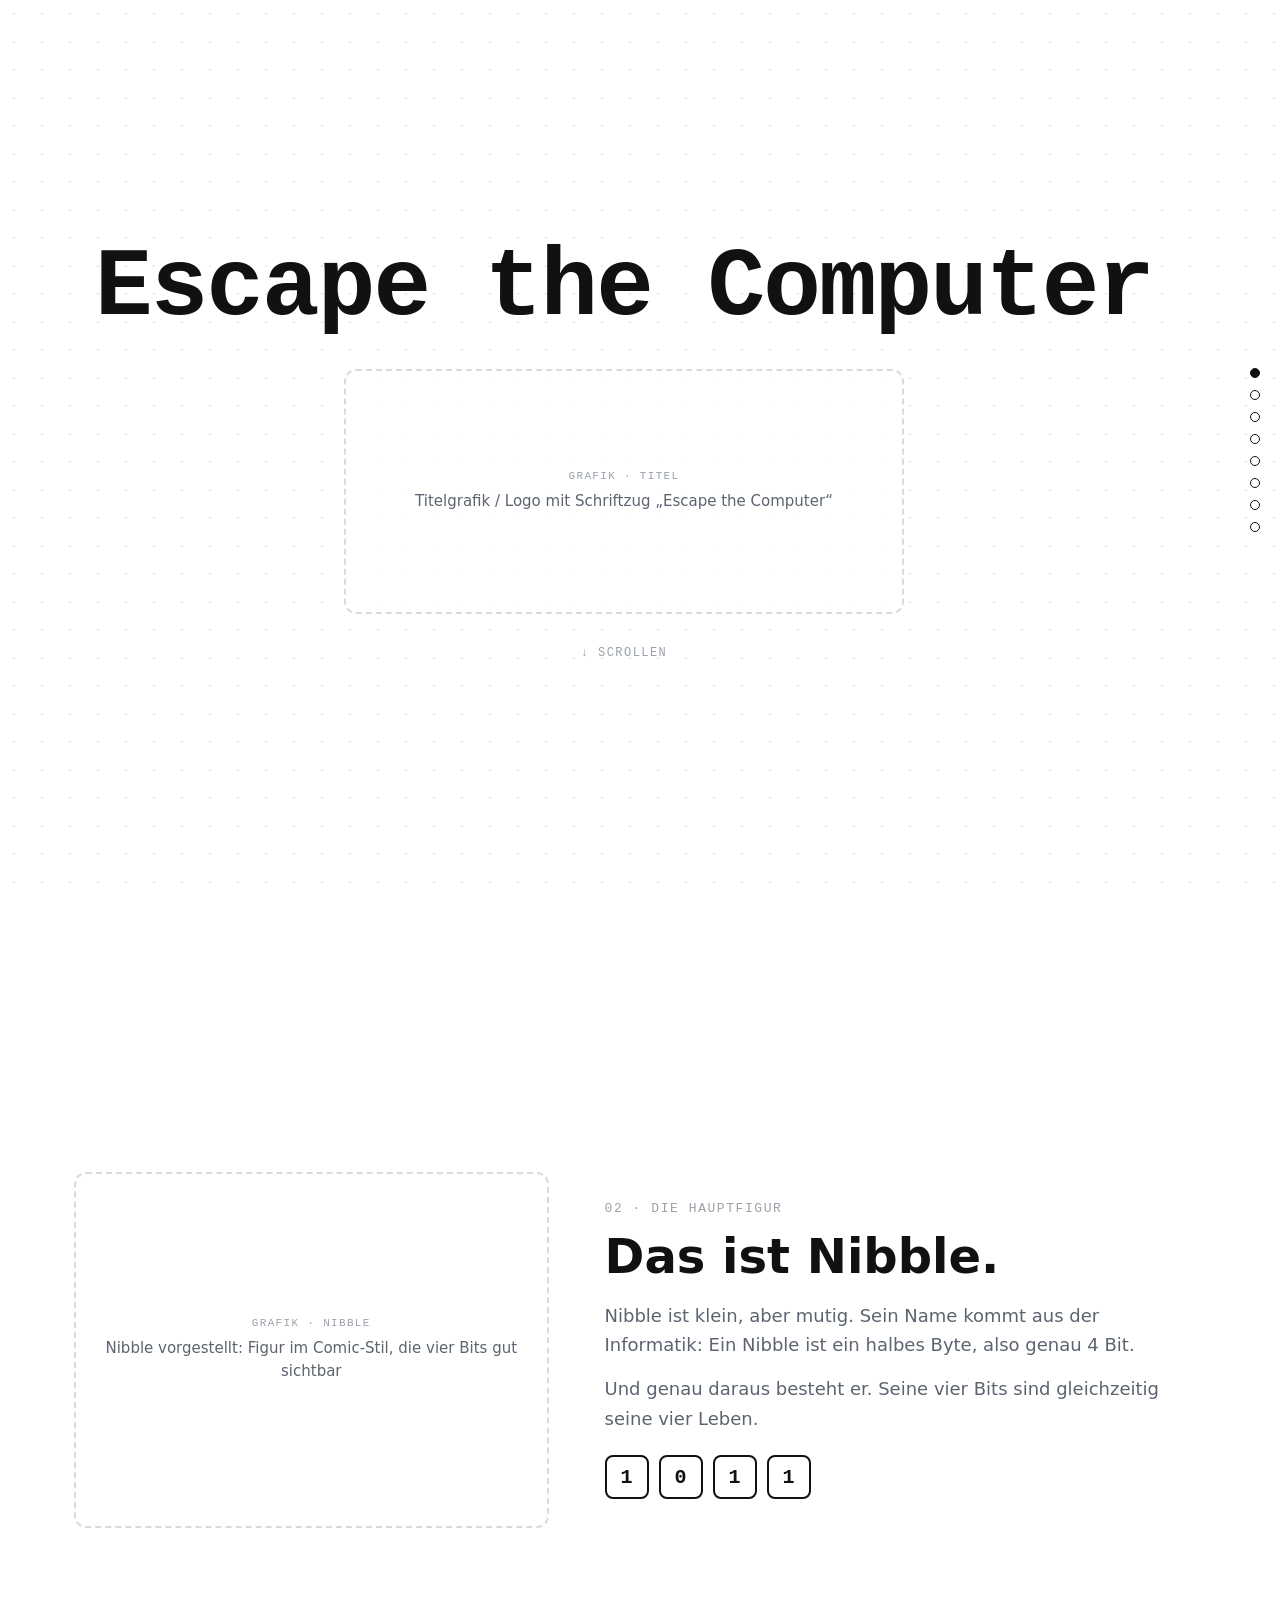
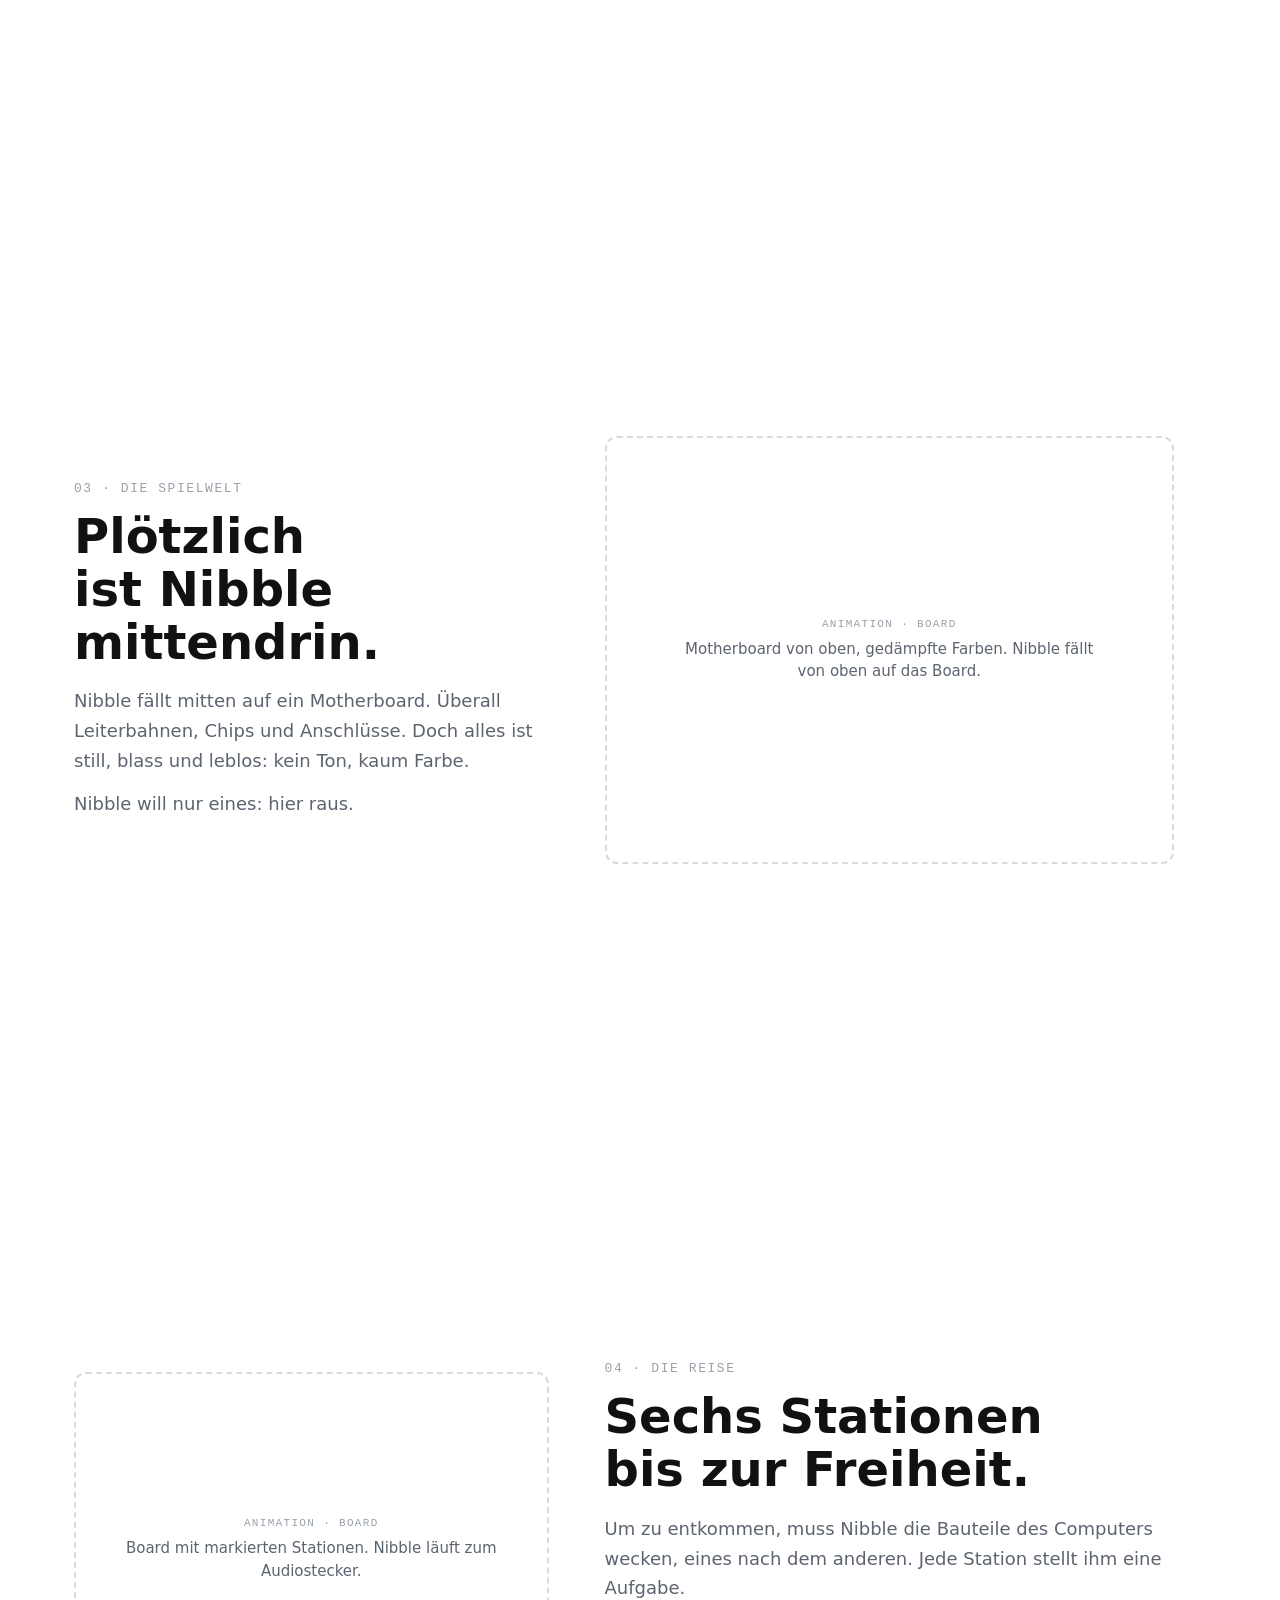
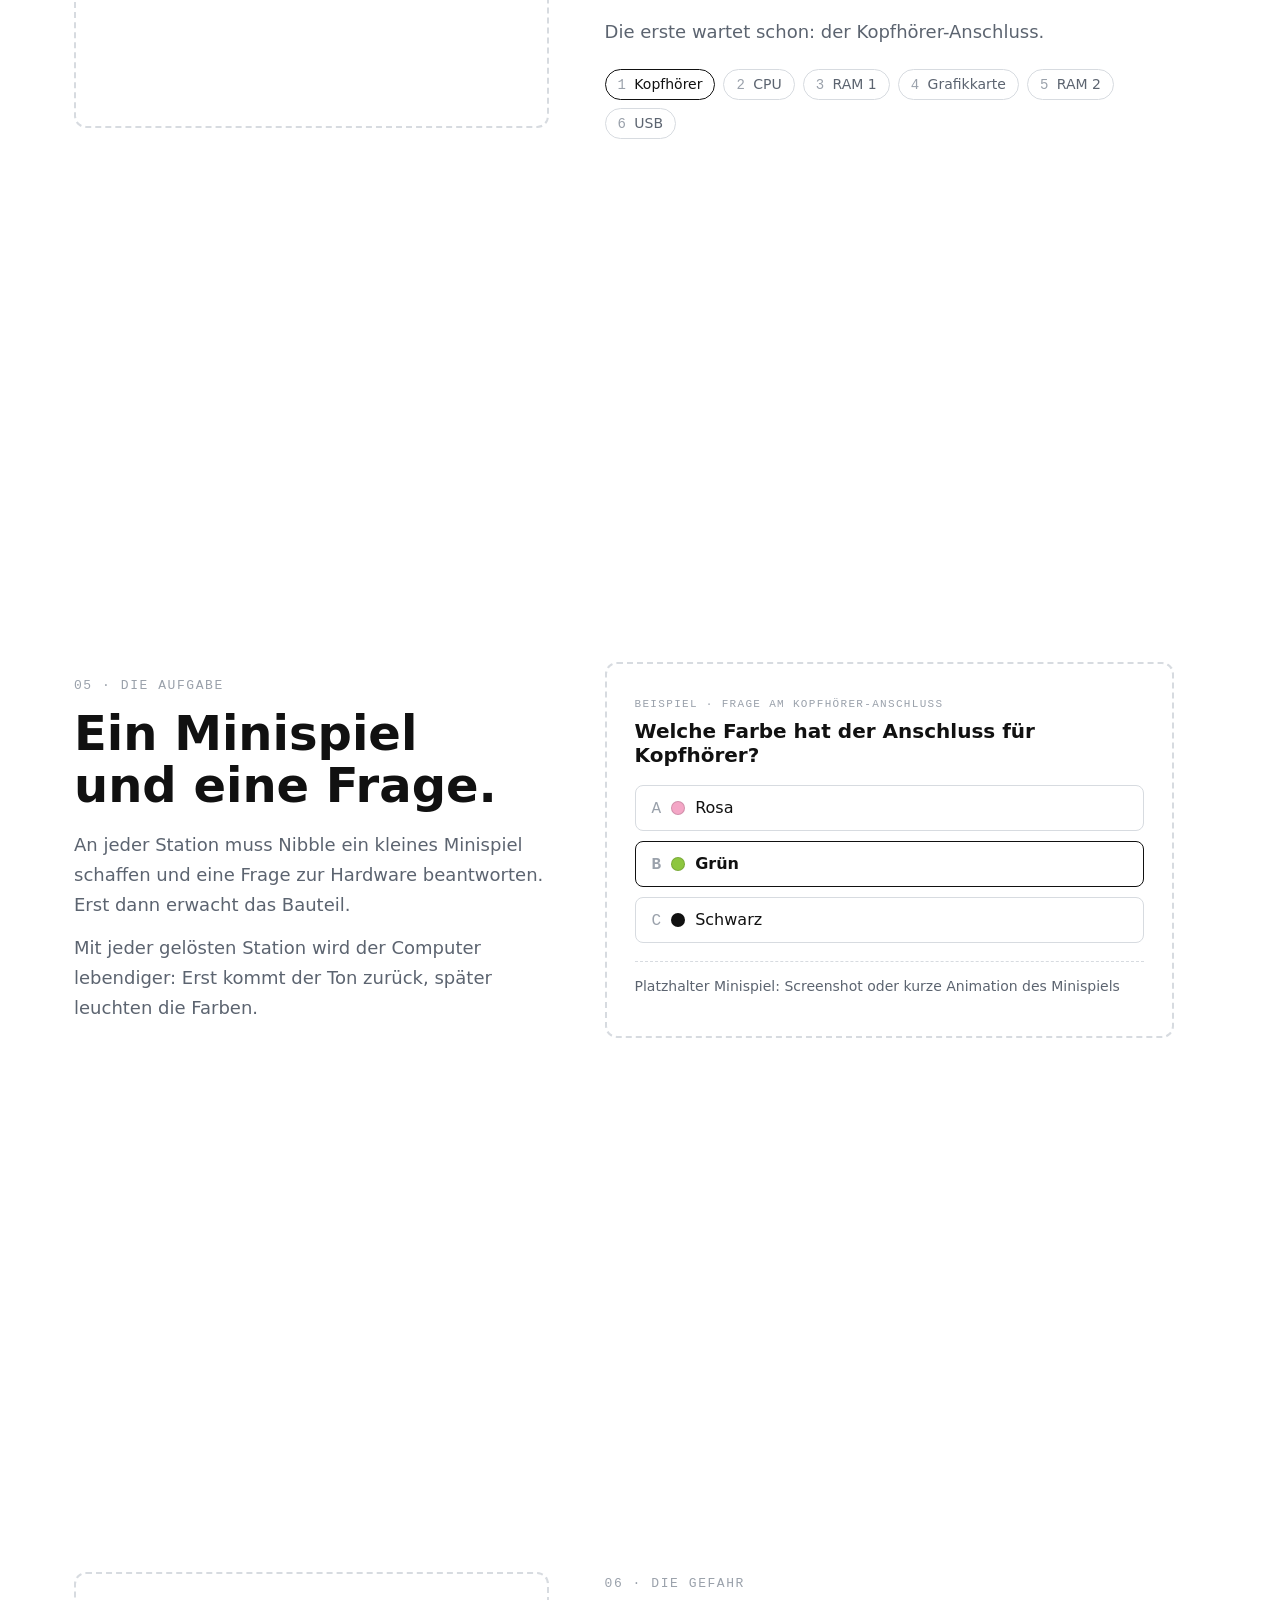
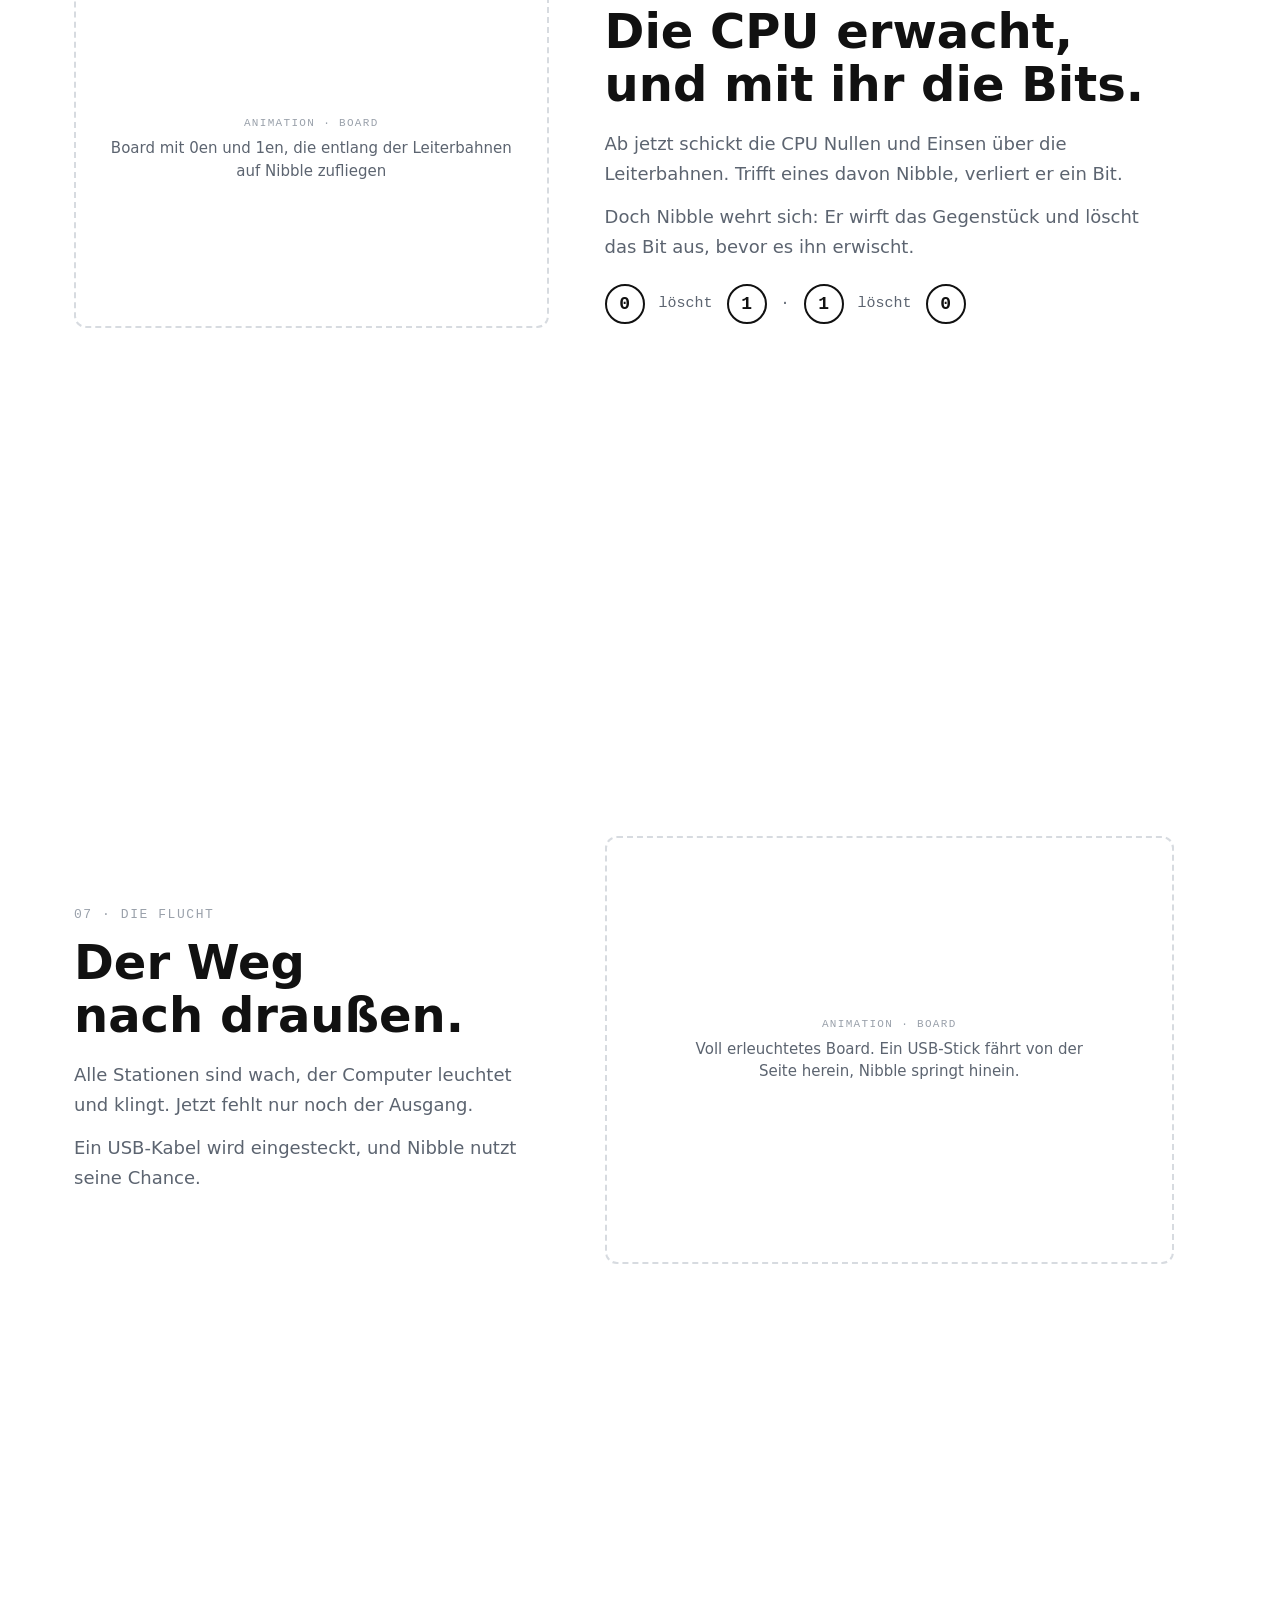
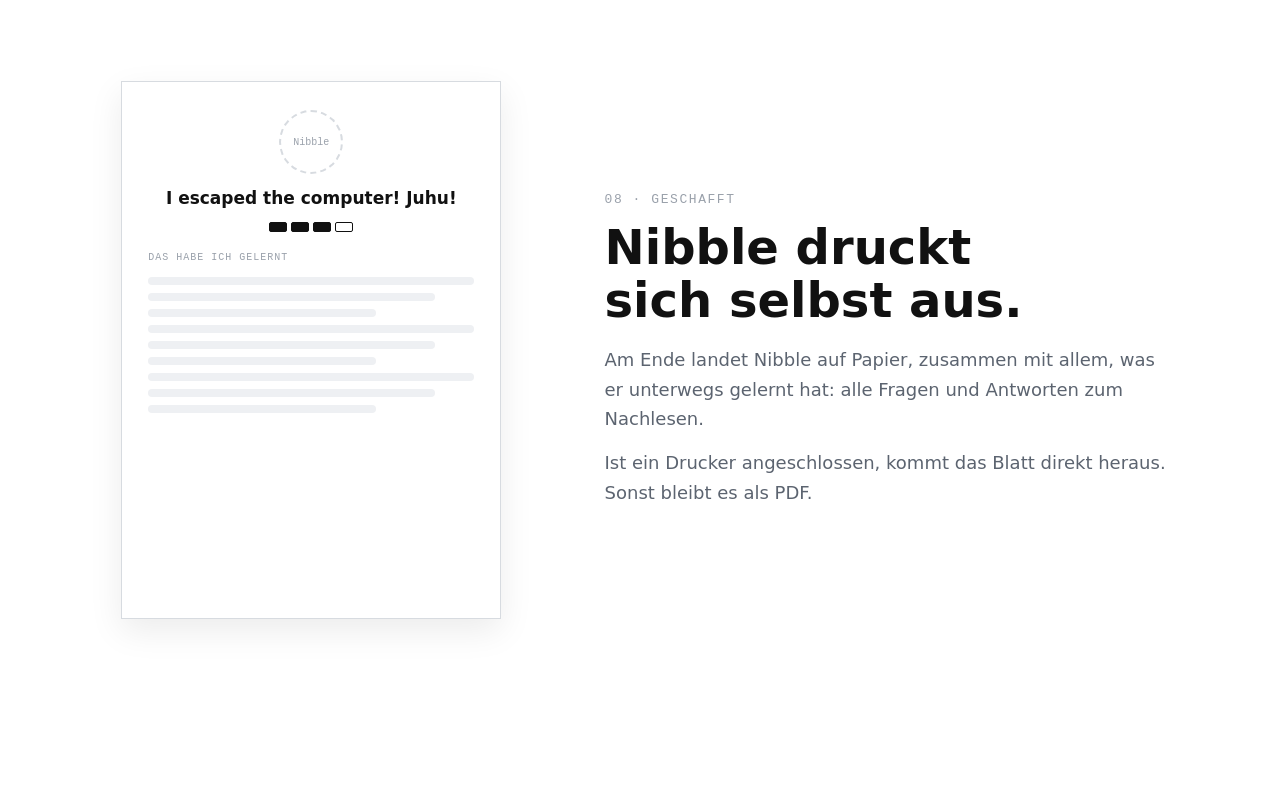
==== web/index.html @ bb677df7 "changed title in section 5" ====
<!DOCTYPE html>
<html lang="de">
<head>
  <meta charset="UTF-8">
  <meta name="viewport" content="width=device-width, initial-scale=1.0">
  <title>Escape the Computer</title>
  <style>
    *, *::before, *::after { box-sizing: border-box; }

    :root {
      --ink: #111111;
      --muted: #5c6470;
      --faint: #9aa1ab;
      --line: #d7dbe0;
      --bg: #ffffff;
      --mono: ui-monospace, "SF Mono", Menlo, Consolas, monospace;
    }

    html {
      height: 100%;
      scroll-snap-type: y mandatory;
      scroll-behavior: smooth;
    }

    body {
      margin: 0;
      color: var(--ink);
      font-family: system-ui, -apple-system, "Segoe UI", Roboto, sans-serif;
      /* Platzhalter-Hintergrund: dezentes Platinen-Raster */
      background-color: var(--bg);
      background-image:
        radial-gradient(circle, #e6e9ed 1px, transparent 1.5px);
      background-size: 28px 28px;
      background-attachment: fixed;
    }

    /* ---------- Sektionen ---------- */
    .section {
      min-height: 100vh;
      min-height: 100dvh;
      scroll-snap-align: start;
      display: flex;
      align-items: center;
      justify-content: center;
      padding: 64px 56px 64px 24px;
    }

    .section__inner {
      width: 100%;
      max-width: 1100px;
      display: grid;
      grid-template-columns: 1fr 1.2fr;
      gap: 56px;
      align-items: center;
      transition: opacity 0.6s ease, transform 0.6s ease;
    }

    /* Jede zweite Sektion: Grafik links, Text rechts */
    .section:nth-of-type(even) .section__text { order: 2; }

    .js .section__inner { opacity: 0; transform: translateY(24px); }
    .js .section.is-visible .section__inner { opacity: 1; transform: none; }

    .section__number {
      font-family: var(--mono);
      font-size: 13px;
      letter-spacing: 0.12em;
      text-transform: uppercase;
      color: var(--faint);
      margin: 0 0 14px;
    }

    .section__title {
      font-size: clamp(30px, 4.2vw, 48px);
      line-height: 1.1;
      font-weight: 700;
      margin: 0 0 18px;
      text-wrap: balance;
    }

    .section__content {
      font-size: 18px;
      line-height: 1.65;
      color: var(--muted);
      margin: 0 0 14px;
      max-width: 34em;
    }

    .section__content:last-child { margin-bottom: 0; }

    /* ---------- Platzhalter für Grafiken / Animationen ---------- */
    .visual {
      position: relative;
      width: 100%;
      aspect-ratio: 4 / 3;
      border: 2px dashed var(--line);
      border-radius: 12px;
      background: rgba(255, 255, 255, 0.85);
      display: flex;
      flex-direction: column;
      align-items: center;
      justify-content: center;
      gap: 8px;
      padding: 24px;
      text-align: center;
    }

    .visual__tag {
      font-family: var(--mono);
      font-size: 11px;
      letter-spacing: 0.12em;
      text-transform: uppercase;
      color: var(--faint);
    }

    .visual__desc {
      font-size: 15px;
      line-height: 1.5;
      color: var(--muted);
      max-width: 28em;
    }

    /* ---------- Sektion 1: Titel ---------- */
    .hero .section__inner {
      grid-template-columns: 1fr;
      justify-items: center;
      text-align: center;
      gap: 32px;
    }

    .hero__title {
      font-family: var(--mono);
      font-size: clamp(40px, 8vw, 96px);
      font-weight: 800;
      letter-spacing: -0.02em;
      line-height: 1;
      margin: 0;
    }

    .hero .visual { max-width: 560px; aspect-ratio: 16 / 7; }

    .hero__hint {
      font-family: var(--mono);
      font-size: 12px;
      letter-spacing: 0.12em;
      text-transform: uppercase;
      color: var(--faint);
    }

    /* ---------- Sektion 2: Nibbles vier Bits ---------- */
    .bits {
      display: flex;
      gap: 10px;
      margin-top: 22px;
    }

    .bits span {
      width: 44px;
      height: 44px;
      border: 2px solid var(--ink);
      border-radius: 8px;
      display: grid;
      place-items: center;
      font-family: var(--mono);
      font-size: 20px;
      font-weight: 700;
    }

    /* ---------- Sektion 4: Stationen ---------- */
    .stations {
      list-style: none;
      margin: 22px 0 0;
      padding: 0;
      display: flex;
      flex-wrap: wrap;
      gap: 8px;
      counter-reset: station;
    }

    .stations li {
      counter-increment: station;
      font-size: 14px;
      padding: 6px 12px;
      border: 1px solid var(--line);
      border-radius: 999px;
      background: var(--bg);
      color: var(--muted);
    }

    .stations li::before {
      content: counter(station) " ";
      font-family: var(--mono);
      color: var(--faint);
    }

    .stations li.is-first {
      border-color: var(--ink);
      color: var(--ink);
    }

    /* ---------- Sektion 5: Beispiel-Frage ---------- */
    .quiz {
      width: 100%;
      border: 2px dashed var(--line);
      border-radius: 12px;
      background: rgba(255, 255, 255, 0.85);
      padding: 28px;
    }

    .quiz__q {
      font-size: 20px;
      font-weight: 600;
      margin: 8px 0 18px;
    }

    .quiz__options {
      list-style: none;
      margin: 0;
      padding: 0;
      display: grid;
      gap: 10px;
    }

    .quiz__options li {
      border: 1px solid var(--line);
      border-radius: 8px;
      padding: 12px 16px;
      background: var(--bg);
      font-size: 16px;
    }

    .quiz__options li.is-right { border-color: var(--ink); font-weight: 600; }

    .quiz__options li span {
      font-family: var(--mono);
      color: var(--faint);
      margin-right: 10px;
    }

    .swatch {
      display: inline-block;
      width: 14px;
      height: 14px;
      border-radius: 50%;
      margin-right: 10px;
      vertical-align: -2px;
      border: 1px solid rgba(17, 17, 17, 0.15);
    }

    .quiz__mini {
      margin-top: 18px;
      border-top: 1px dashed var(--line);
      padding-top: 16px;
      font-size: 14px;
      color: var(--muted);
    }

    /* ---------- Sektion 6: 0 gegen 1 ---------- */
    .versus {
      display: flex;
      align-items: center;
      gap: 14px;
      margin-top: 22px;
      font-family: var(--mono);
      font-size: 15px;
      color: var(--muted);
    }

    .versus b {
      width: 40px;
      height: 40px;
      border-radius: 50%;
      border: 2px solid var(--ink);
      display: grid;
      place-items: center;
      color: var(--ink);
      font-size: 18px;
    }

    /* ---------- Sektion 8: Ausdruck ---------- */
    .paper {
      width: 100%;
      max-width: 380px;
      justify-self: center;
      aspect-ratio: 1 / 1.414; /* A4 */
      background: var(--bg);
      border: 1px solid var(--line);
      box-shadow: 0 12px 32px rgba(17, 17, 17, 0.08);
      padding: 28px 26px;
      display: flex;
      flex-direction: column;
      gap: 14px;
    }

    .paper__nibble {
      width: 64px;
      height: 64px;
      margin: 0 auto;
      border: 2px dashed var(--line);
      border-radius: 50%;
      display: grid;
      place-items: center;
      font-family: var(--mono);
      font-size: 10px;
      color: var(--faint);
    }

    .paper__headline {
      text-align: center;
      font-weight: 700;
      font-size: 17px;
      margin: 0;
    }

    .paper__battery {
      display: flex;
      justify-content: center;
      gap: 4px;
    }

    .paper__battery i {
      width: 18px;
      height: 10px;
      border: 1.5px solid var(--ink);
      border-radius: 2px;
    }

    .paper__battery i.on { background: var(--ink); }

    .paper__label {
      font-family: var(--mono);
      font-size: 10px;
      letter-spacing: 0.1em;
      text-transform: uppercase;
      color: var(--faint);
      margin: 6px 0 0;
    }

    .paper__lines { display: grid; gap: 8px; }

    .paper__lines div {
      height: 8px;
      border-radius: 4px;
      background: #eef0f3;
    }

    .paper__lines div:nth-child(3n) { width: 70%; }
    .paper__lines div:nth-child(3n+2) { width: 88%; }

    /* ---------- Navigation (Punkte rechts) ---------- */
    .dots {
      position: fixed;
      right: 20px;
      top: 50%;
      transform: translateY(-50%);
      display: flex;
      flex-direction: column;
      gap: 12px;
      z-index: 10;
      list-style: none;
      margin: 0;
      padding: 0;
    }

    .dots a {
      display: block;
      width: 10px;
      height: 10px;
      border-radius: 50%;
      border: 1px solid var(--ink);
      background: var(--bg);
      transition: background 0.3s ease, transform 0.3s ease;
    }

    .dots a:hover { transform: scale(1.3); }
    .dots a.is-active { background: var(--ink); }
    .dots a:focus-visible { outline: 2px solid var(--ink); outline-offset: 3px; }

    @media (prefers-reduced-motion: reduce) {
      html { scroll-behavior: auto; }
      .section__inner { transition: none; }
    }

    @media (max-width: 800px) {
      .section { padding: 56px 40px 56px 20px; }
      .section__inner { grid-template-columns: 1fr; gap: 28px; }
      .section:nth-of-type(even) .section__text { order: 0; }
      .section__content { font-size: 16px; }
      .dots { right: 12px; }
    }
  </style>
</head>
<body>

  <nav aria-label="Sektionen">
    <ul class="dots">
      <li><a href="#titel" aria-label="Titel"></a></li>
      <li><a href="#nibble" aria-label="Nibble"></a></li>
      <li><a href="#spielwelt" aria-label="Die Spielwelt"></a></li>
      <li><a href="#reise" aria-label="Die Reise"></a></li>
      <li><a href="#aufgabe" aria-label="Minispiel und Frage"></a></li>
      <li><a href="#bits" aria-label="Die Bits"></a></li>
      <li><a href="#flucht" aria-label="Die Flucht"></a></li>
      <li><a href="#ausdruck" aria-label="Der Ausdruck"></a></li>
    </ul>
  </nav>

  <main>

    <!-- ========== SEKTION 1: TITEL ========== -->
    <section class="section hero" id="titel">
      <div class="section__inner">
        <h1 class="hero__title">Escape the Computer</h1>
        <div class="visual">
          <span class="visual__tag">Grafik · Titel</span>
          <span class="visual__desc">Titelgrafik / Logo mit Schriftzug „Escape the Computer“</span>
        </div>
        <span class="hero__hint">↓ Scrollen</span>
      </div>
    </section>

    <!-- ========== SEKTION 2: NIBBLE ========== -->
    <section class="section" id="nibble">
      <div class="section__inner">
        <div class="section__text">
          <p class="section__number">02 · Die Hauptfigur</p>
          <h2 class="section__title">Das ist Nibble.</h2>
          <p class="section__content">Nibble ist klein, aber mutig. Sein Name kommt aus der Informatik: Ein Nibble ist ein halbes Byte, also genau 4 Bit.</p>
          <p class="section__content">Und genau daraus besteht er. Seine vier Bits sind gleichzeitig seine vier Leben.</p>
          <div class="bits" aria-label="Nibbles vier Bits">
            <span>1</span><span>0</span><span>1</span><span>1</span>
          </div>
        </div>
        <div class="visual">
          <span class="visual__tag">Grafik · Nibble</span>
          <span class="visual__desc">Nibble vorgestellt: Figur im Comic-Stil, die vier Bits gut sichtbar</span>
        </div>
      </div>
    </section>

    <!-- ========== SEKTION 3: SPIELWELT ========== -->
    <section class="section" id="spielwelt">
      <div class="section__inner">
        <div class="section__text">
          <p class="section__number">03 · Die Spielwelt</p>
          <h2 class="section__title">Plötzlich ist Nibble mittendrin.</h2>
          <p class="section__content">Nibble fällt mitten auf ein Motherboard. Überall Leiterbahnen, Chips und Anschlüsse. Doch alles ist still, blass und leblos: kein Ton, kaum Farbe.</p>
          <p class="section__content">Nibble will nur eines: hier raus.</p>
        </div>
        <div class="visual">
          <span class="visual__tag">Animation · Board</span>
          <span class="visual__desc">Motherboard von oben, gedämpfte Farben. Nibble fällt von oben auf das Board.</span>
        </div>
      </div>
    </section>

    <!-- ========== SEKTION 4: DIE REISE ========== -->
    <section class="section" id="reise">
      <div class="section__inner">
        <div class="section__text">
          <p class="section__number">04 · Die Reise</p>
          <h2 class="section__title">Sechs Stationen bis zur Freiheit.</h2>
          <p class="section__content">Um zu entkommen, muss Nibble die Bauteile des Computers wecken, eines nach dem anderen. Jede Station stellt ihm eine Aufgabe.</p>
          <p class="section__content">Die erste wartet schon: der Kopfhörer-Anschluss.</p>
          <ol class="stations">
            <li class="is-first">Kopfhörer</li>
            <li>CPU</li>
            <li>RAM 1</li>
            <li>Grafikkarte</li>
            <li>RAM 2</li>
            <li>USB</li>
          </ol>
        </div>
        <div class="visual">
          <span class="visual__tag">Animation · Board</span>
          <span class="visual__desc">Board mit markierten Stationen. Nibble läuft zum Audiostecker.</span>
        </div>
      </div>
    </section>

    <!-- ========== SEKTION 5: MINISPIEL & FRAGE ========== -->
    <section class="section" id="aufgabe">
      <div class="section__inner">
        <div class="section__text">
          <p class="section__number">05 · Die Aufgabe</p>
          <h2 class="section__title">Ein Minispiel und eine Frage.</h2>
          <p class="section__content">An jeder Station muss Nibble ein kleines Minispiel schaffen und eine Frage zur Hardware beantworten. Erst dann erwacht das Bauteil.</p>
          <p class="section__content">Mit jeder gelösten Station wird der Computer lebendiger: Erst kommt der Ton zurück, später leuchten die Farben.</p>
        </div>
        <div class="quiz">
          <span class="visual__tag">Beispiel · Frage am Kopfhörer-Anschluss</span>
          <p class="quiz__q">Welche Farbe hat der Anschluss für Kopfhörer?</p>
          <ol class="quiz__options">
            <li><span>A</span><i class="swatch" style="background:#f4a6c6"></i>Rosa</li>
            <li class="is-right"><span>B</span><i class="swatch" style="background:#8dc63f"></i>Grün</li>
            <li><span>C</span><i class="swatch" style="background:#111111"></i>Schwarz</li>
          </ol>
          <p class="quiz__mini">Platzhalter Minispiel: Screenshot oder kurze Animation des Minispiels</p>
        </div>
      </div>
    </section>

    <!-- ========== SEKTION 6: DIE BITS ========== -->
    <section class="section" id="bits">
      <div class="section__inner">
        <div class="section__text">
          <p class="section__number">06 · Die Gefahr</p>
          <h2 class="section__title">Die CPU erwacht, und mit ihr die Bits.</h2>
          <p class="section__content">Ab jetzt schickt die CPU Nullen und Einsen über die Leiterbahnen. Trifft eines davon Nibble, verliert er ein Bit.</p>
          <p class="section__content">Doch Nibble wehrt sich: Er wirft das Gegenstück und löscht das Bit aus, bevor es ihn erwischt.</p>
          <div class="versus">
            <b>0</b> löscht <b>1</b> <span aria-hidden="true">·</span> <b>1</b> löscht <b>0</b>
          </div>
        </div>
        <div class="visual">
          <span class="visual__tag">Animation · Board</span>
          <span class="visual__desc">Board mit 0en und 1en, die entlang der Leiterbahnen auf Nibble zufliegen</span>
        </div>
      </div>
    </section>

    <!-- ========== SEKTION 7: DIE FLUCHT ========== -->
    <section class="section" id="flucht">
      <div class="section__inner">
        <div class="section__text">
          <p class="section__number">07 · Die Flucht</p>
          <h2 class="section__title">Der Weg nach draußen.</h2>
          <p class="section__content">Alle Stationen sind wach, der Computer leuchtet und klingt. Jetzt fehlt nur noch der Ausgang.</p>
          <p class="section__content">Ein USB-Kabel wird eingesteckt, und Nibble nutzt seine Chance.</p>
        </div>
        <div class="visual">
          <span class="visual__tag">Animation · Board</span>
          <span class="visual__desc">Voll erleuchtetes Board. Ein USB-Stick fährt von der Seite herein, Nibble springt hinein.</span>
        </div>
      </div>
    </section>

    <!-- ========== SEKTION 8: DER AUSDRUCK ========== -->
    <section class="section" id="ausdruck">
      <div class="section__inner">
        <div class="section__text">
          <p class="section__number">08 · Geschafft</p>
          <h2 class="section__title">Nibble druckt sich selbst aus.</h2>
          <p class="section__content">Am Ende landet Nibble auf Papier, zusammen mit allem, was er unterwegs gelernt hat: alle Fragen und Antworten zum Nachlesen.</p>
          <p class="section__content">Ist ein Drucker angeschlossen, kommt das Blatt direkt heraus. Sonst bleibt es als PDF.</p>
        </div>
        <div class="paper" aria-label="Vorschau des Ausdrucks">
          <div class="paper__nibble">Nibble</div>
          <p class="paper__headline">I escaped the computer! Juhu!</p>
          <div class="paper__battery" aria-label="Verbliebene Batterie: 3 von 4">
            <i class="on"></i><i class="on"></i><i class="on"></i><i></i>
          </div>
          <p class="paper__label">Das habe ich gelernt</p>
          <div class="paper__lines">
            <div></div><div></div><div></div><div></div><div></div>
            <div></div><div></div><div></div><div></div>
          </div>
        </div>
      </div>
    </section>

  </main>

  <script>
    document.documentElement.classList.add('js');

    const sections = document.querySelectorAll('.section');
    const dots = document.querySelectorAll('.dots a');

    // Aktive Sektion erkennen: einblenden + Punkt markieren
    const observer = new IntersectionObserver((entries) => {
      entries.forEach((entry) => {
        if (entry.isIntersecting) {
          entry.target.classList.add('is-visible');
          dots.forEach((dot) => {
            dot.classList.toggle('is-active', dot.getAttribute('href') === '#' + entry.target.id);
          });
        }
      });
    }, { threshold: 0.5 });

    sections.forEach((section) => observer.observe(section));

    // Präsentationsmodus: Pfeiltasten, Bild auf/ab und Leertaste springen genau eine Sektion
    document.addEventListener('keydown', (e) => {
      const next = ['ArrowDown', 'PageDown', ' '].includes(e.key);
      const prev = ['ArrowUp', 'PageUp'].includes(e.key);
      if (!next && !prev) return;
      e.preventDefault();
      const list = Array.from(sections);
      let current = list.findIndex((s) => Math.abs(s.getBoundingClientRect().top) < window.innerHeight / 2);
      if (current < 0) current = 0;
      const target = list[Math.min(Math.max(current + (next ? 1 : -1), 0), list.length - 1)];
      target.scrollIntoView({ behavior: 'smooth' });
    });
  </script>
</body>
</html>
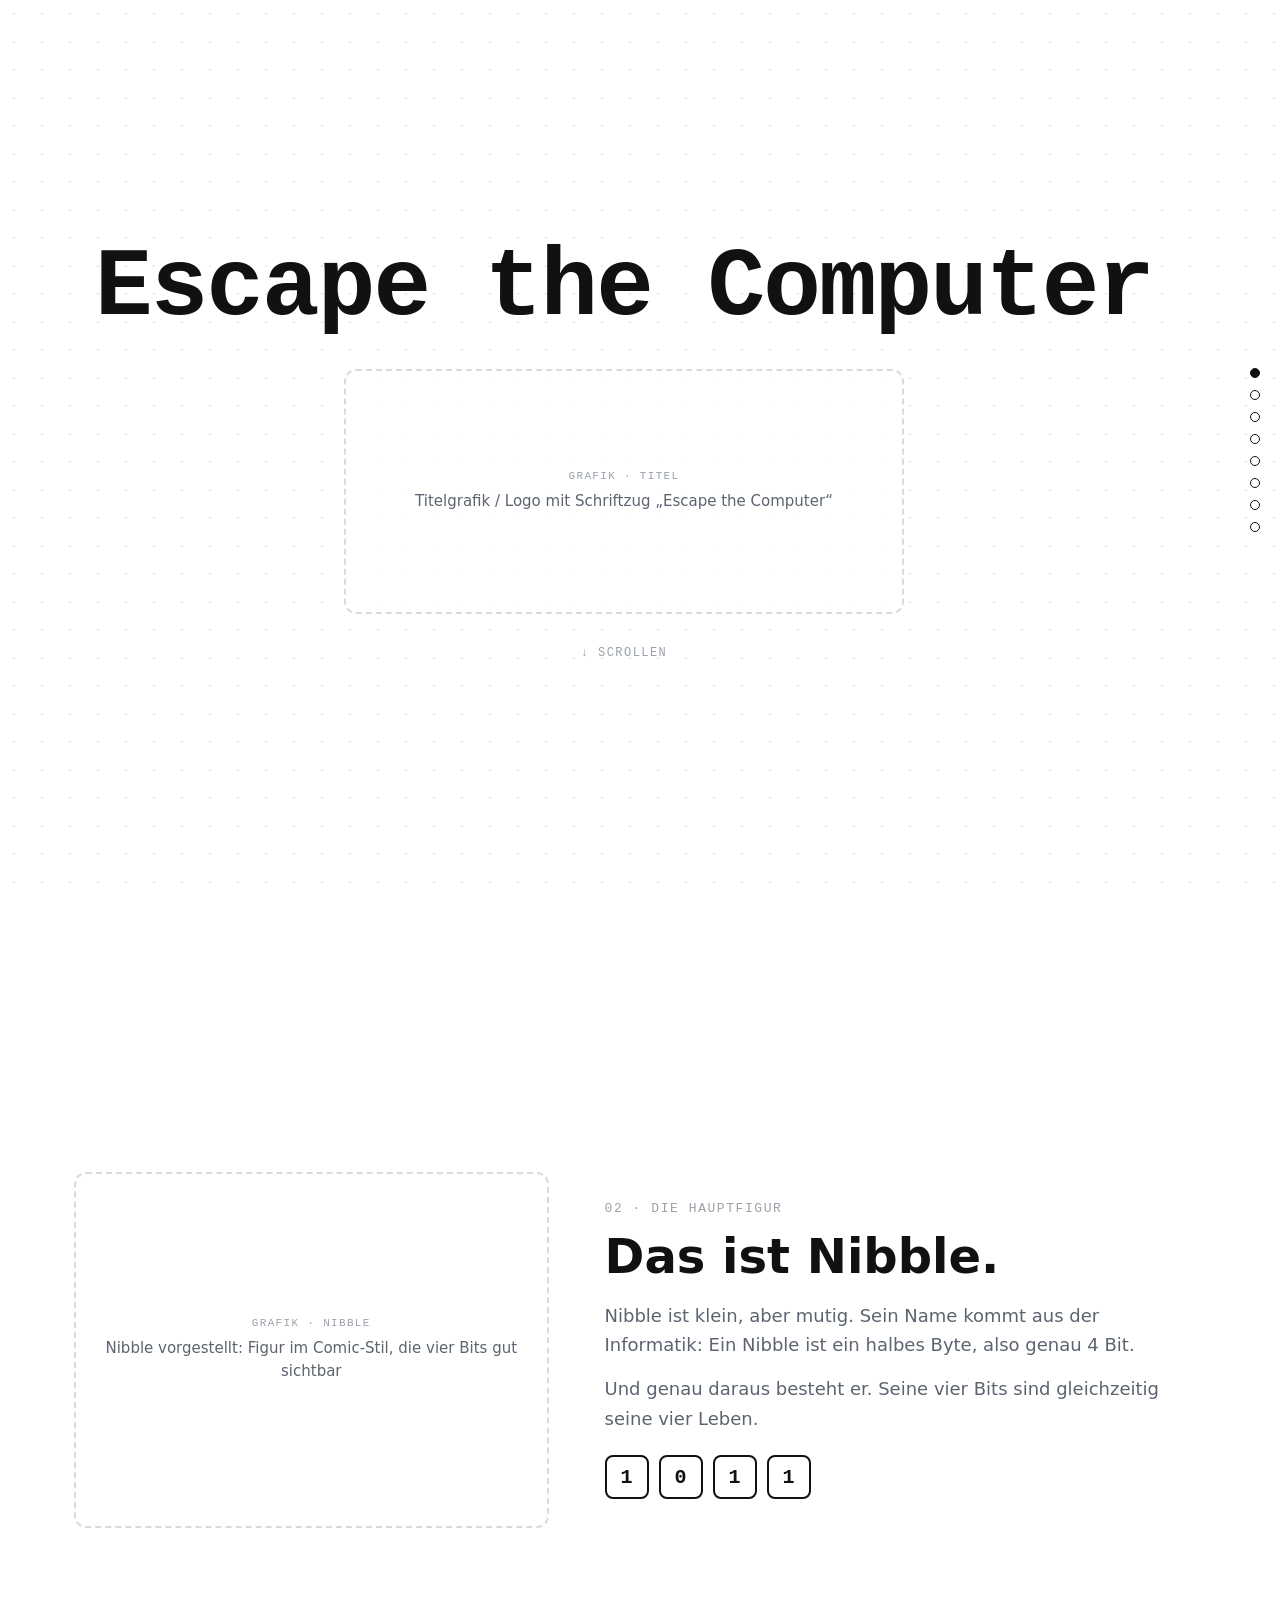
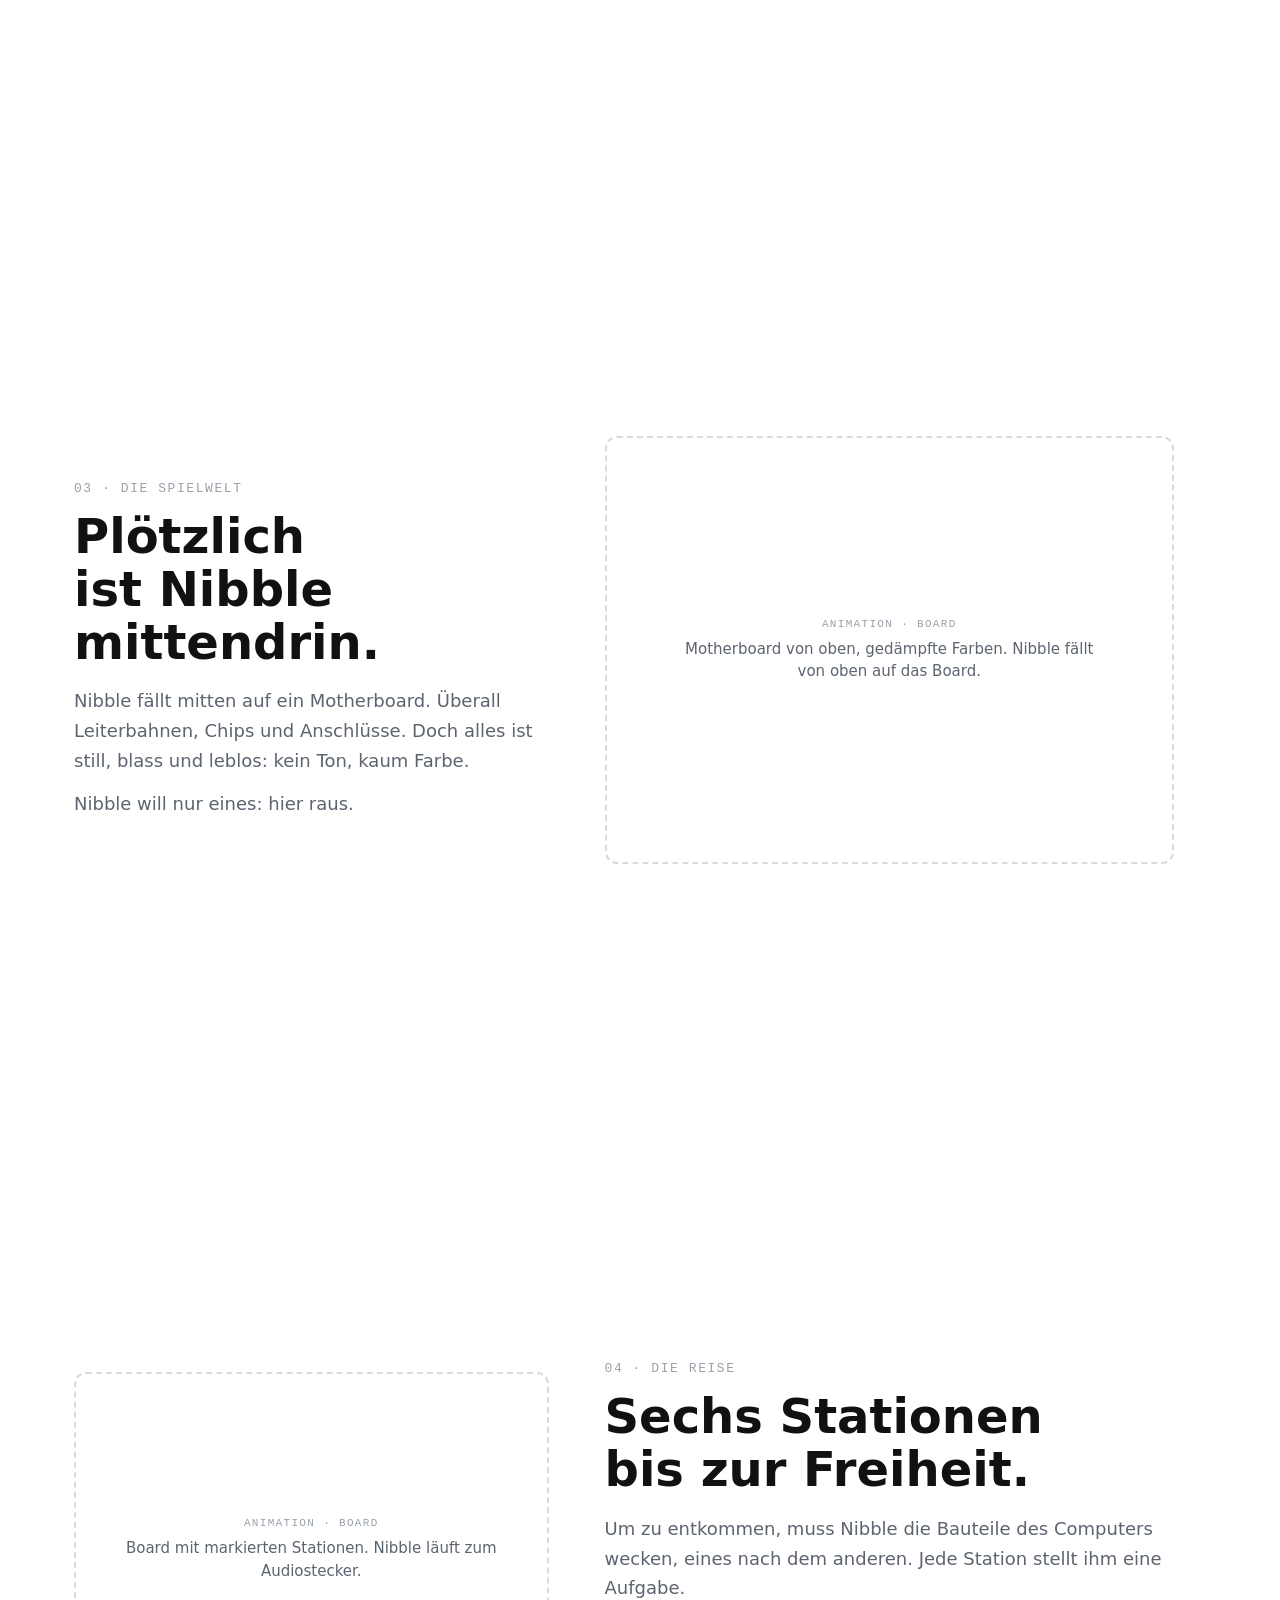
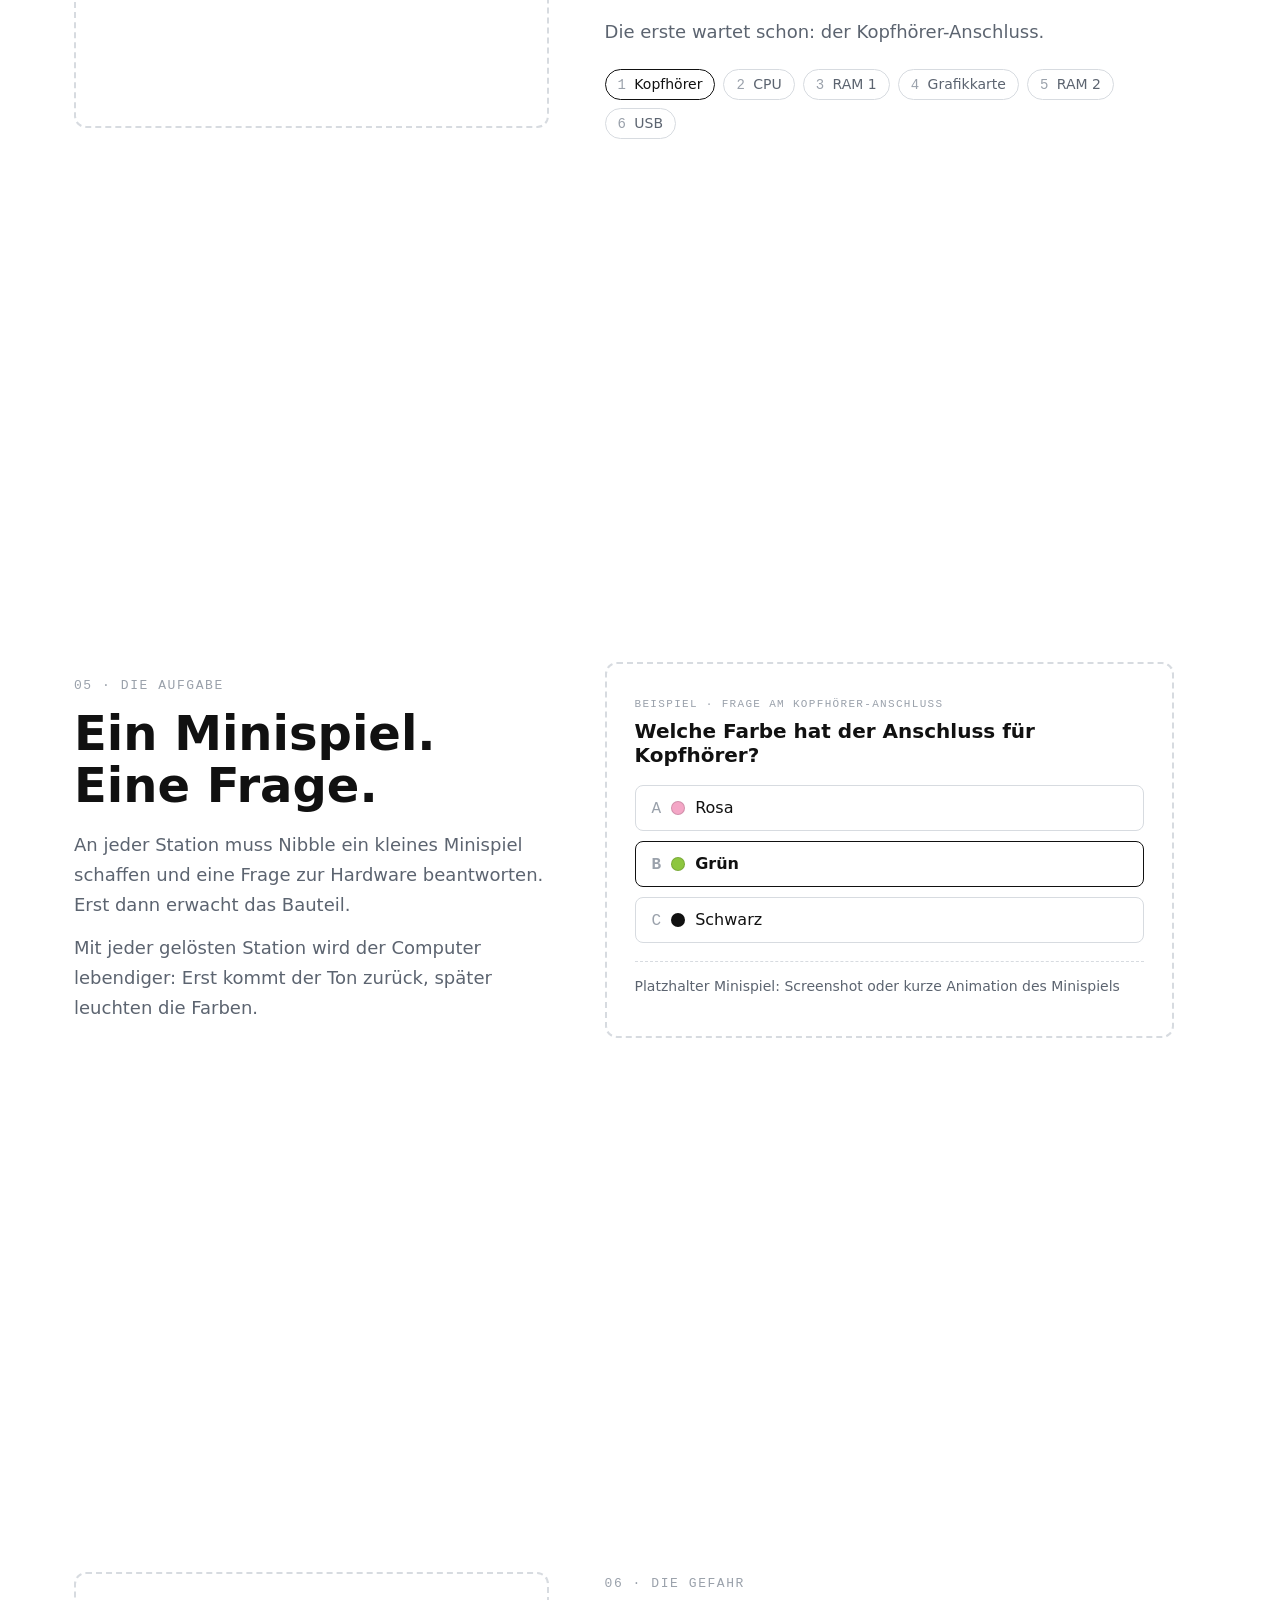
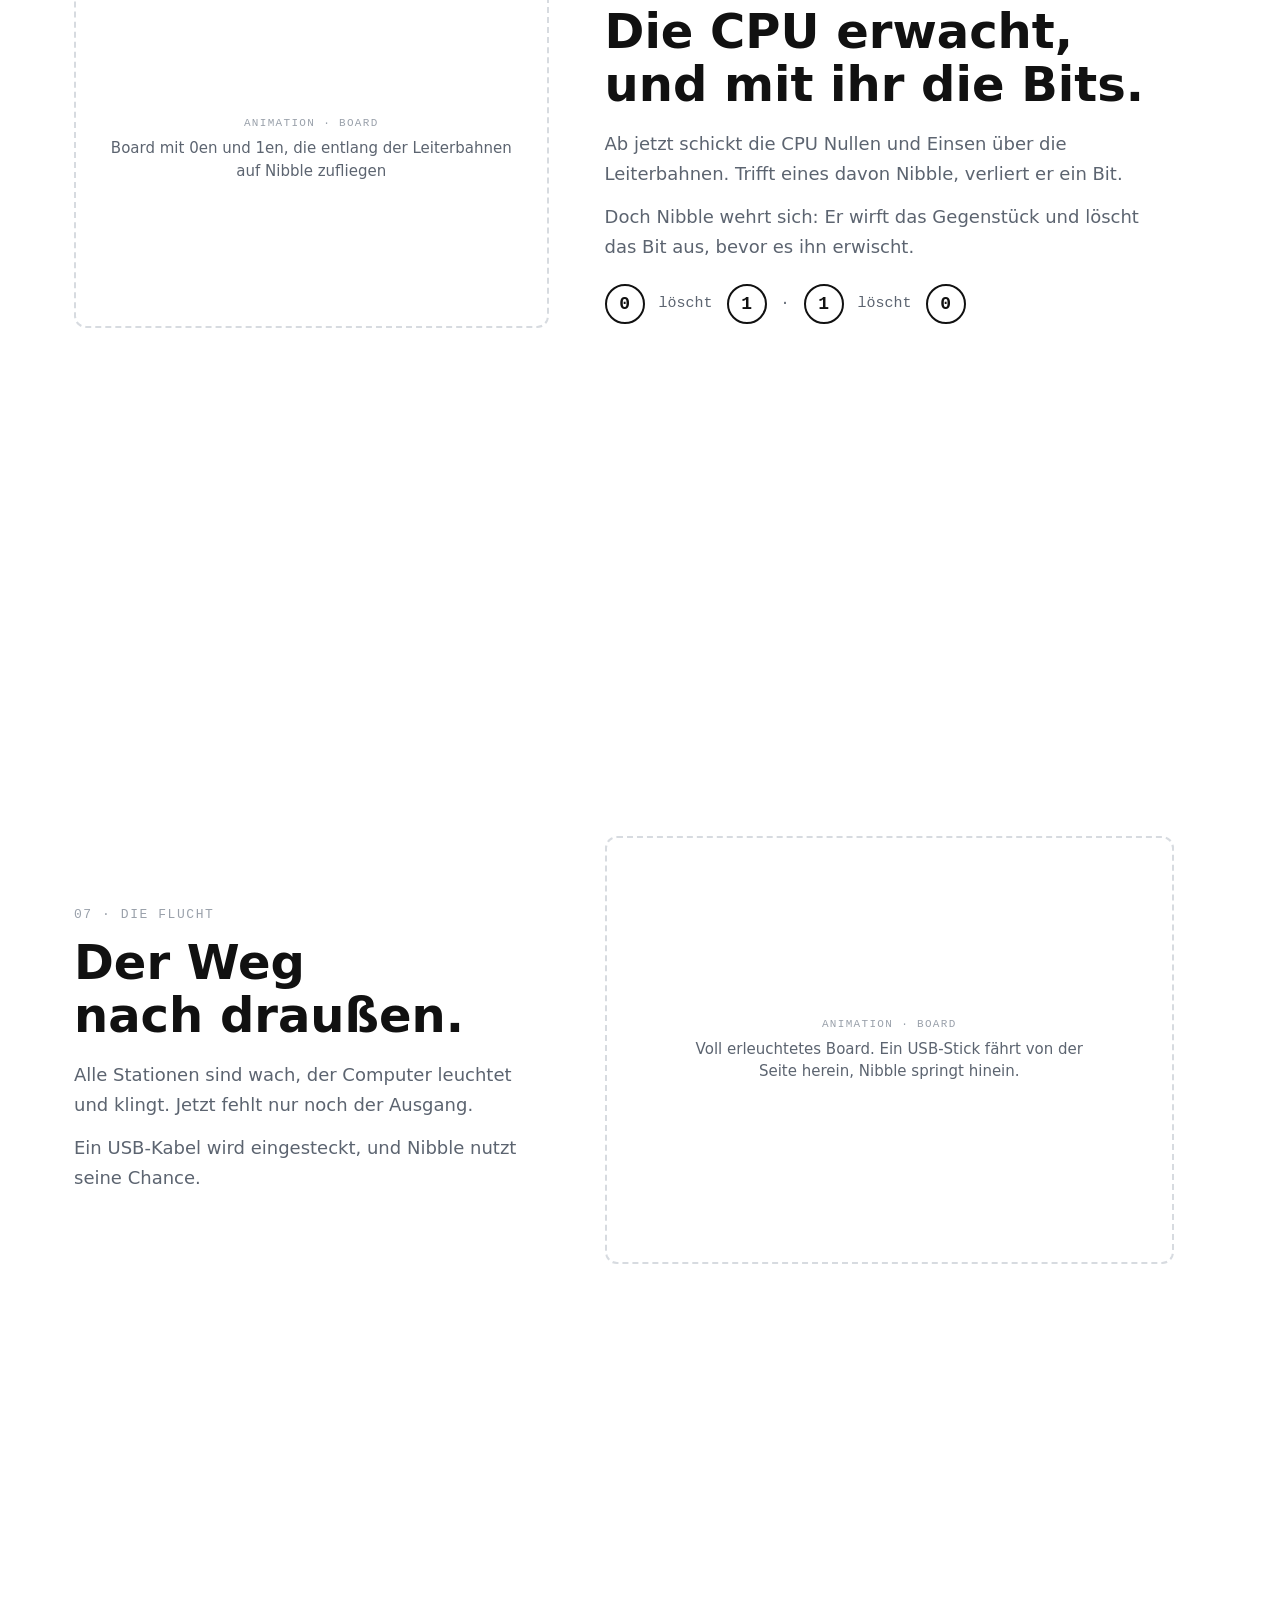
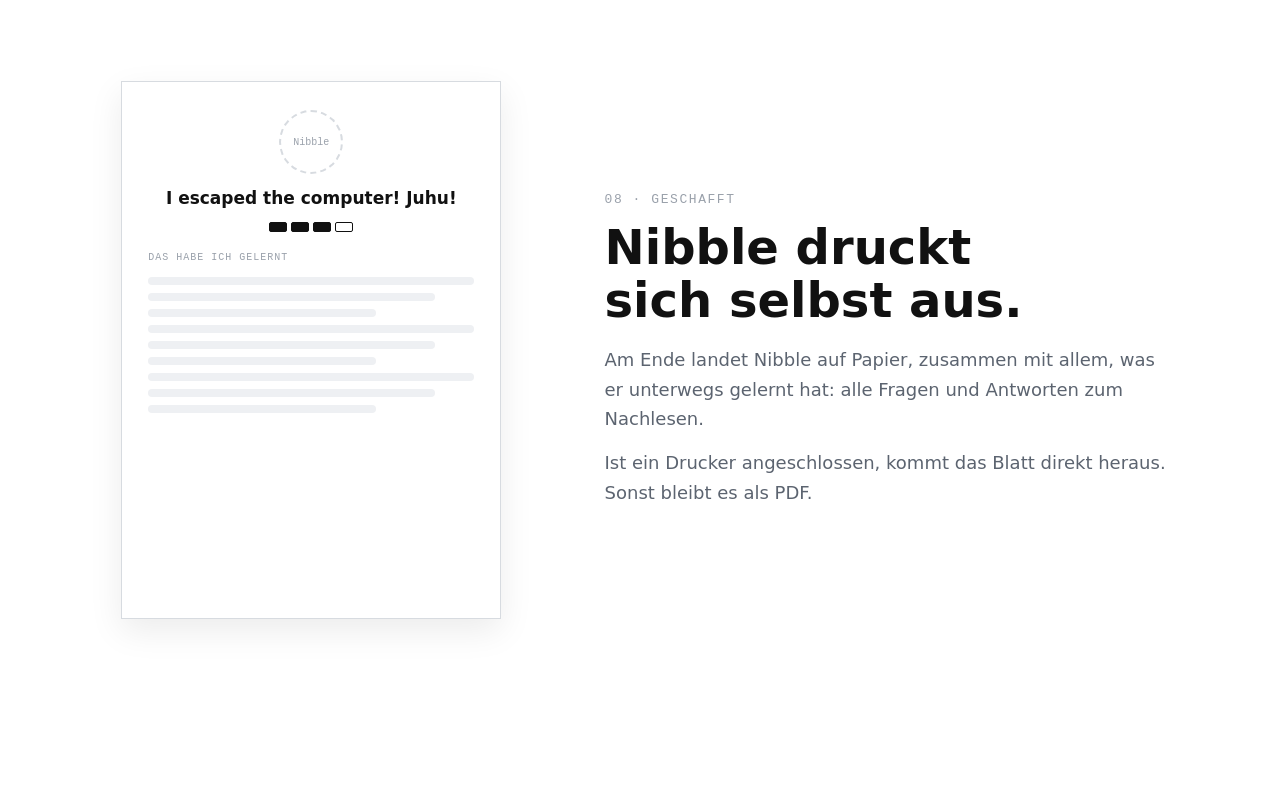
==== commit 8de8e4d5: "changed title in section 5" ====
--- a/web/index.html
+++ b/web/index.html
@@ -483,7 +483,7 @@
       <div class="section__inner">
         <div class="section__text">
           <p class="section__number">05 · Die Aufgabe</p>
-          <h2 class="section__title">Ein Minispiel und eine Frage.</h2>
+          <h2 class="section__title">Ein Minispiel. Eine Frage.</h2>
           <p class="section__content">An jeder Station muss Nibble ein kleines Minispiel schaffen und eine Frage zur Hardware beantworten. Erst dann erwacht das Bauteil.</p>
           <p class="section__content">Mit jeder gelösten Station wird der Computer lebendiger: Erst kommt der Ton zurück, später leuchten die Farben.</p>
         </div>
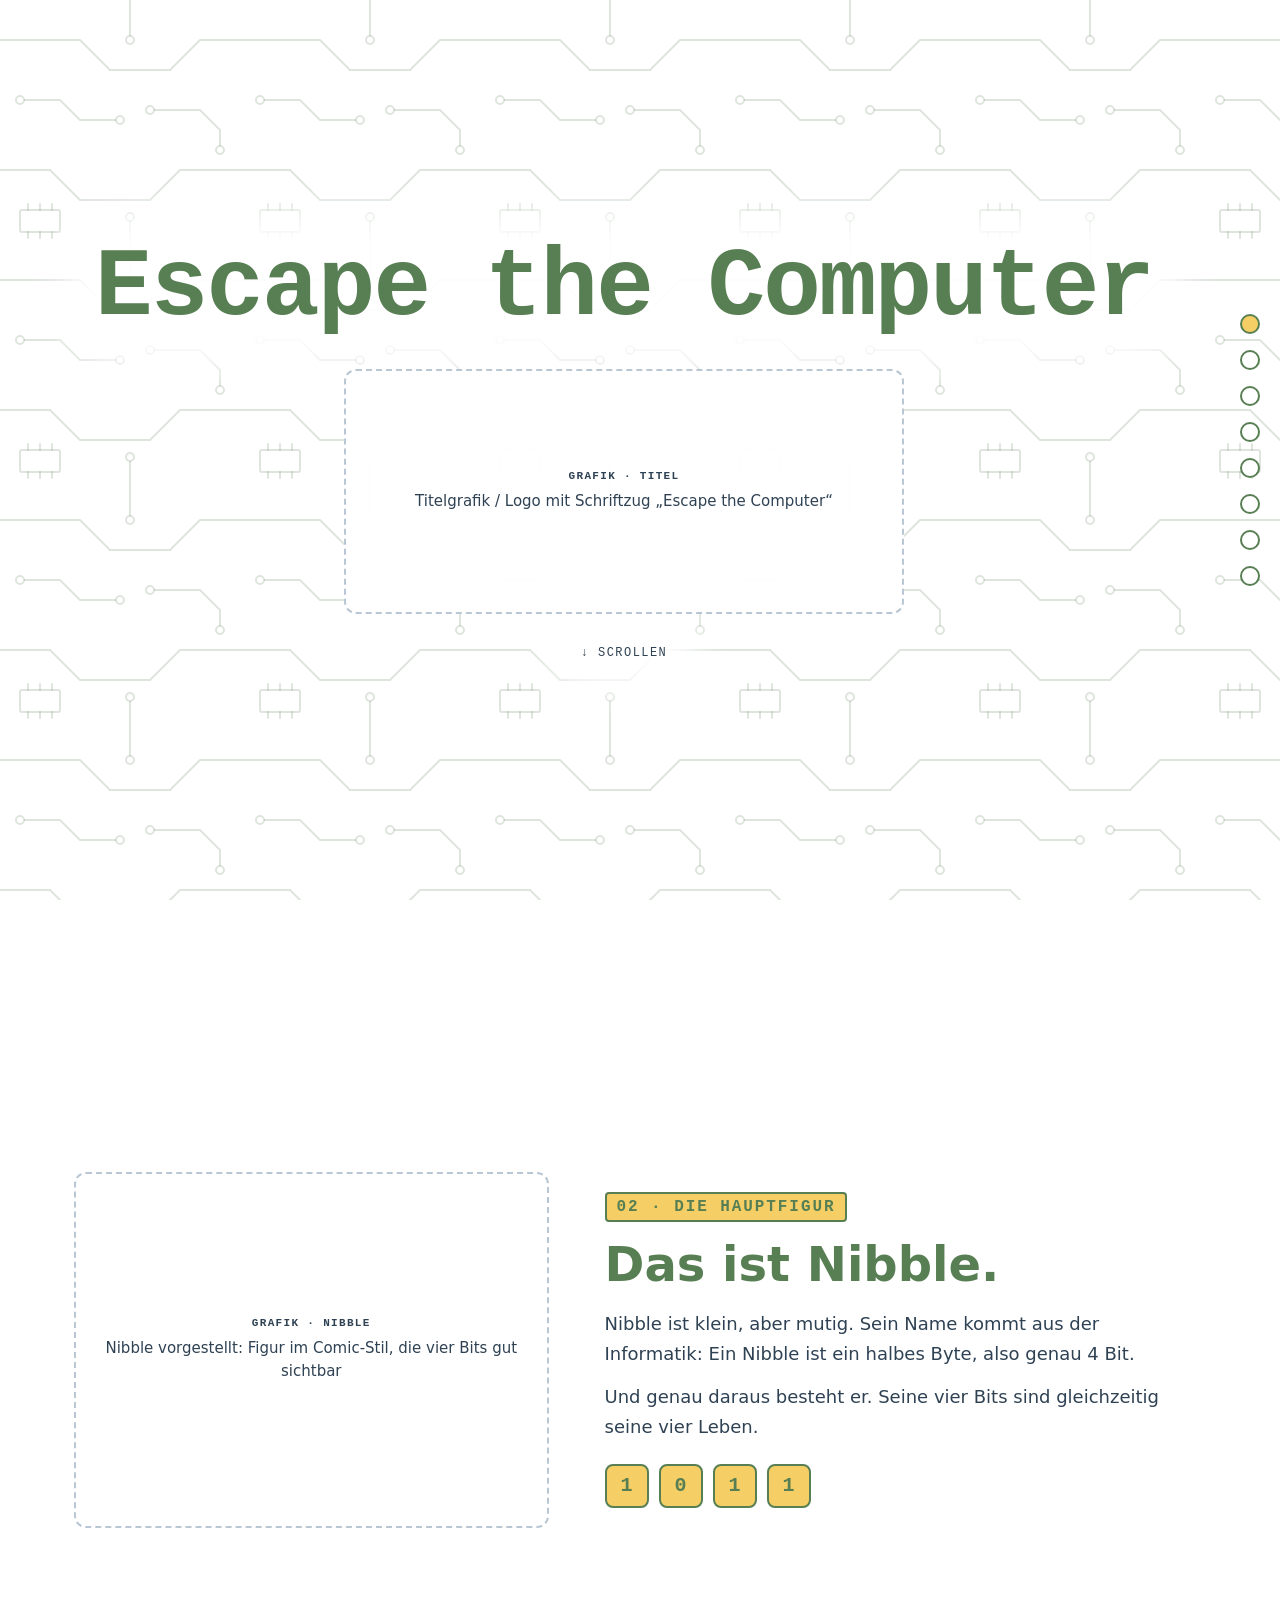
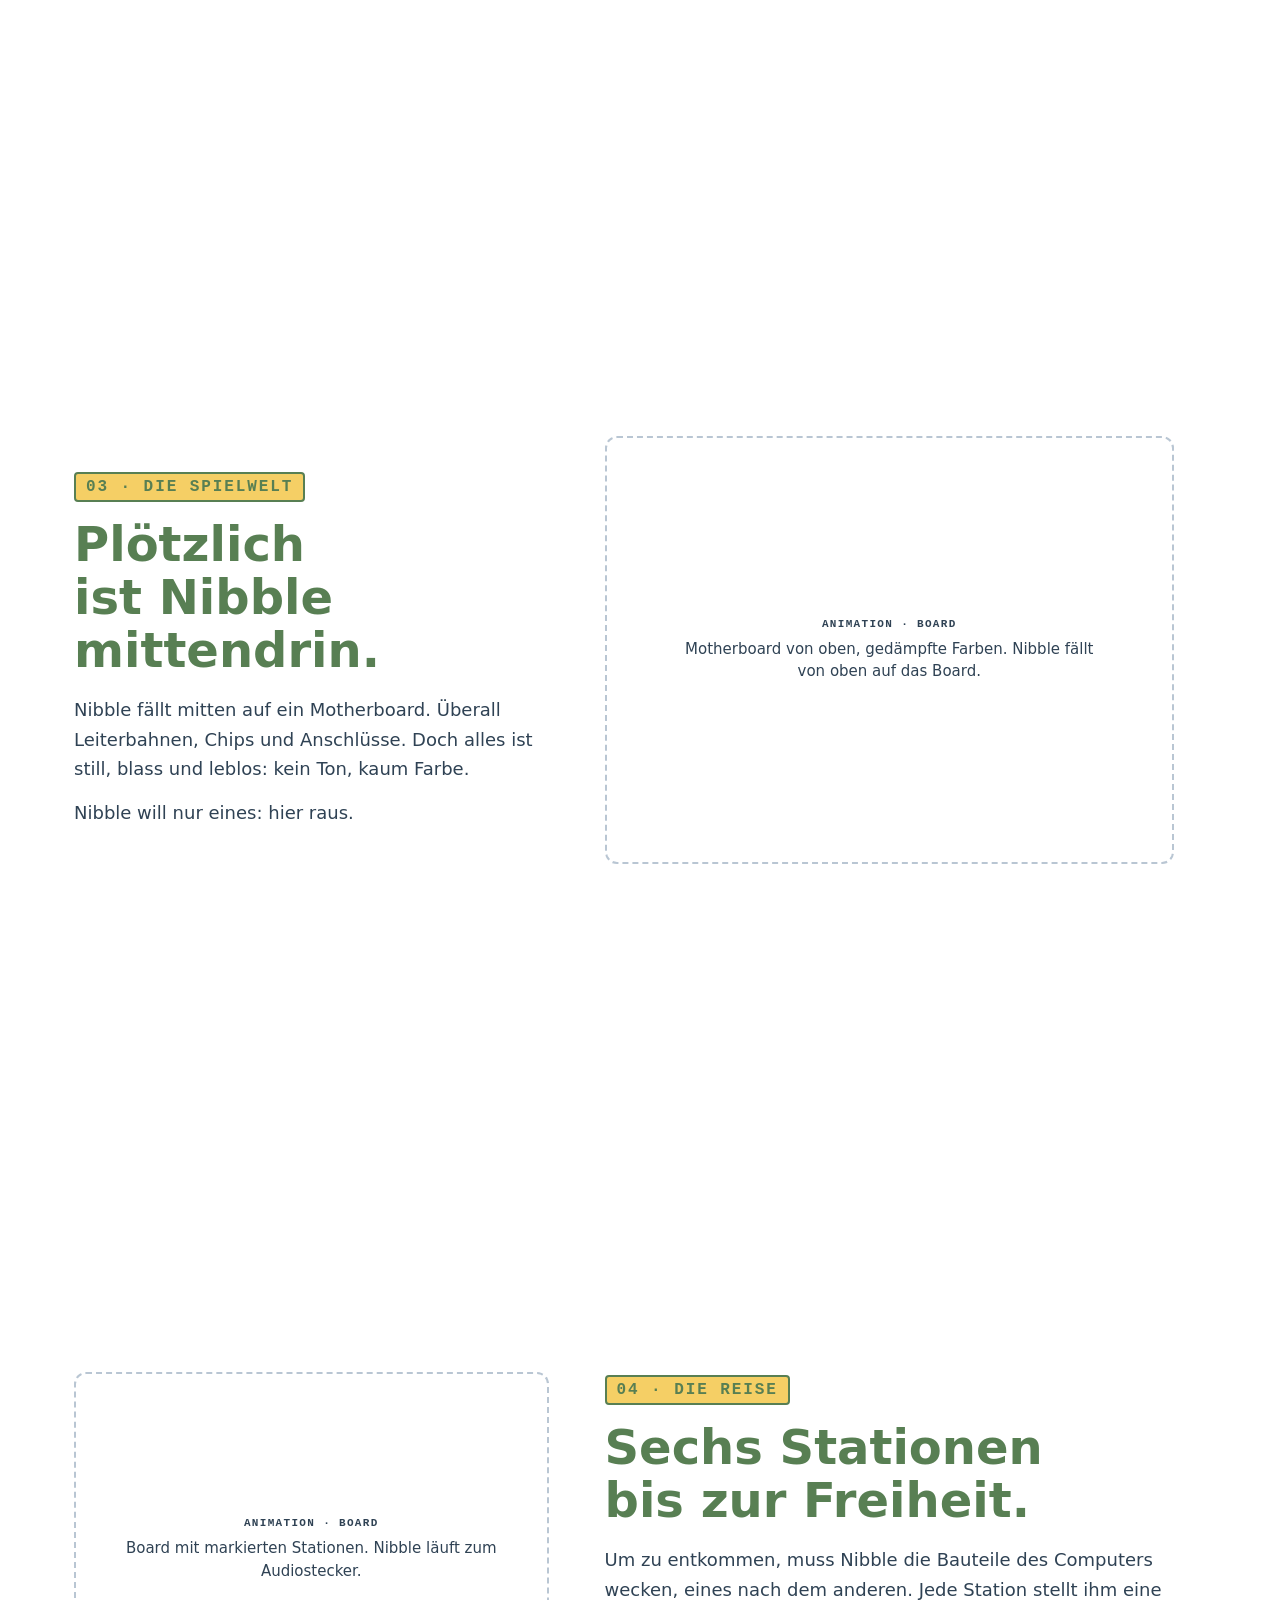
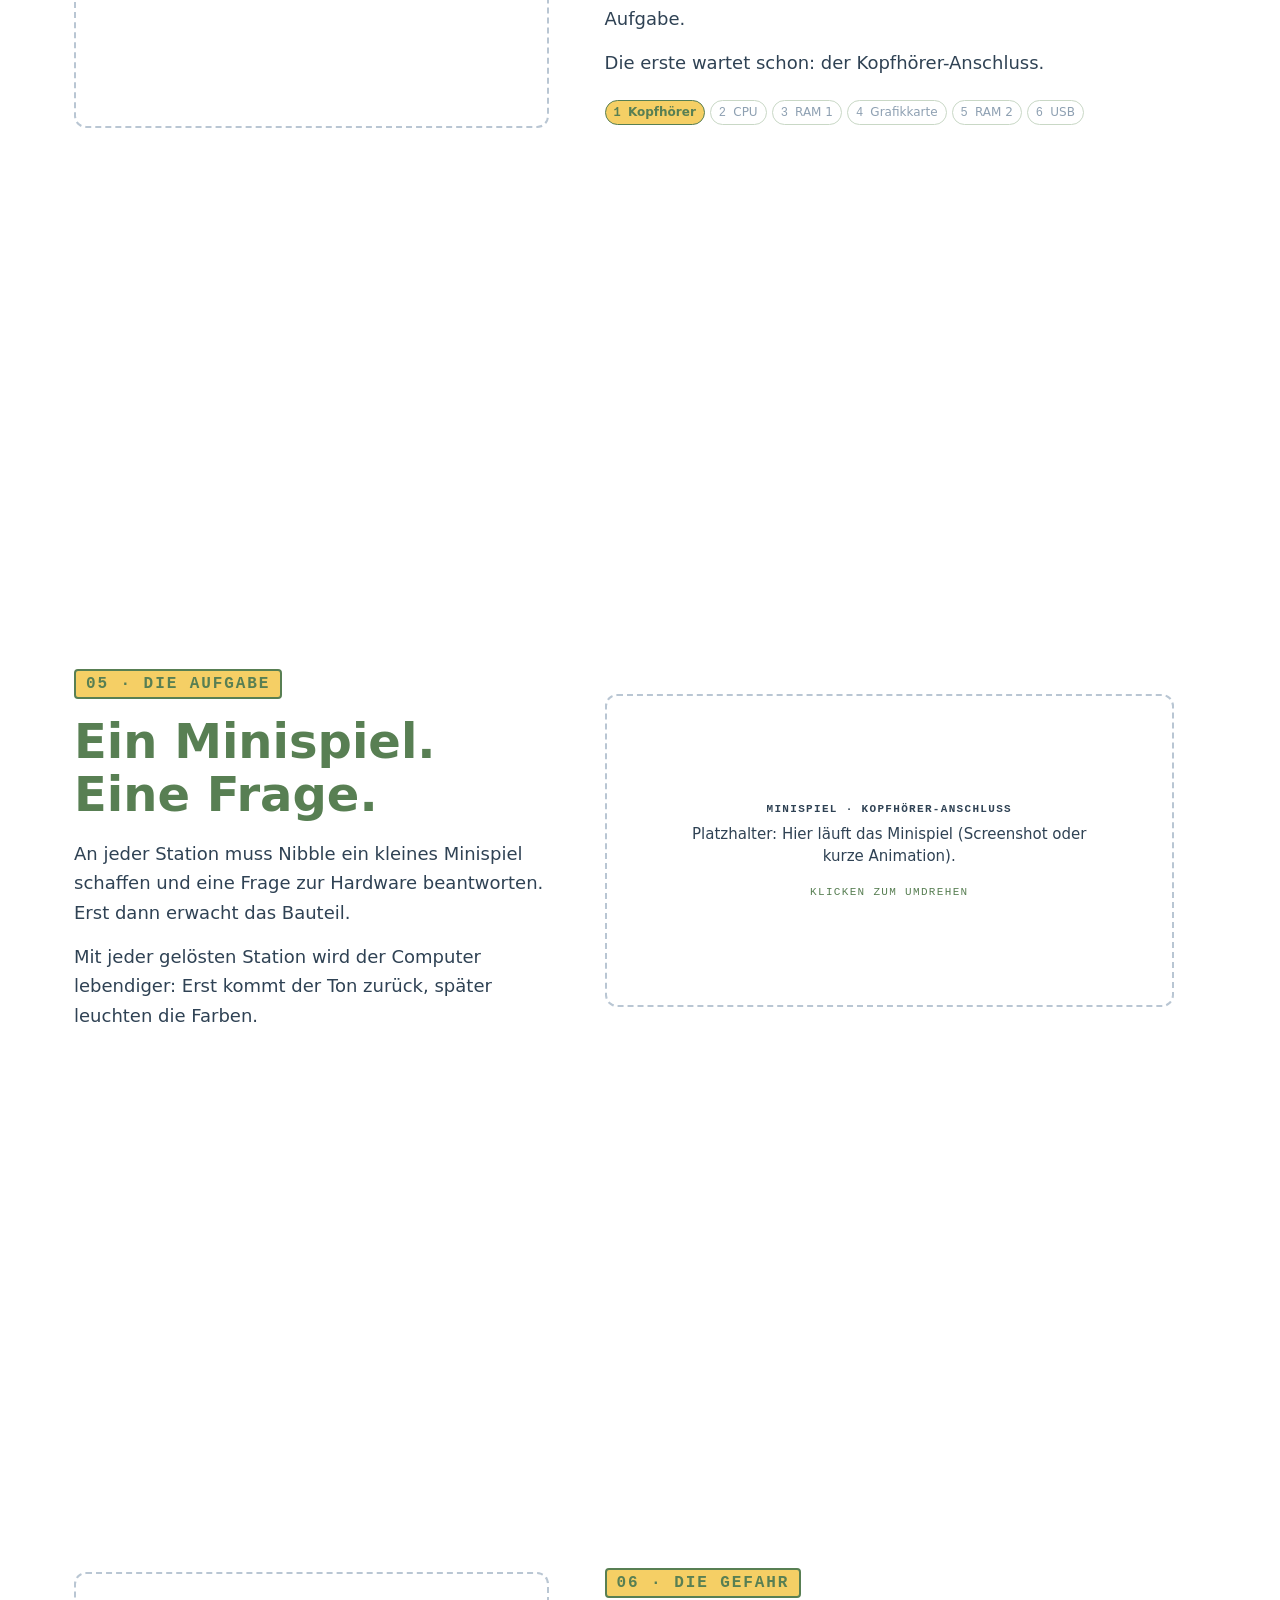
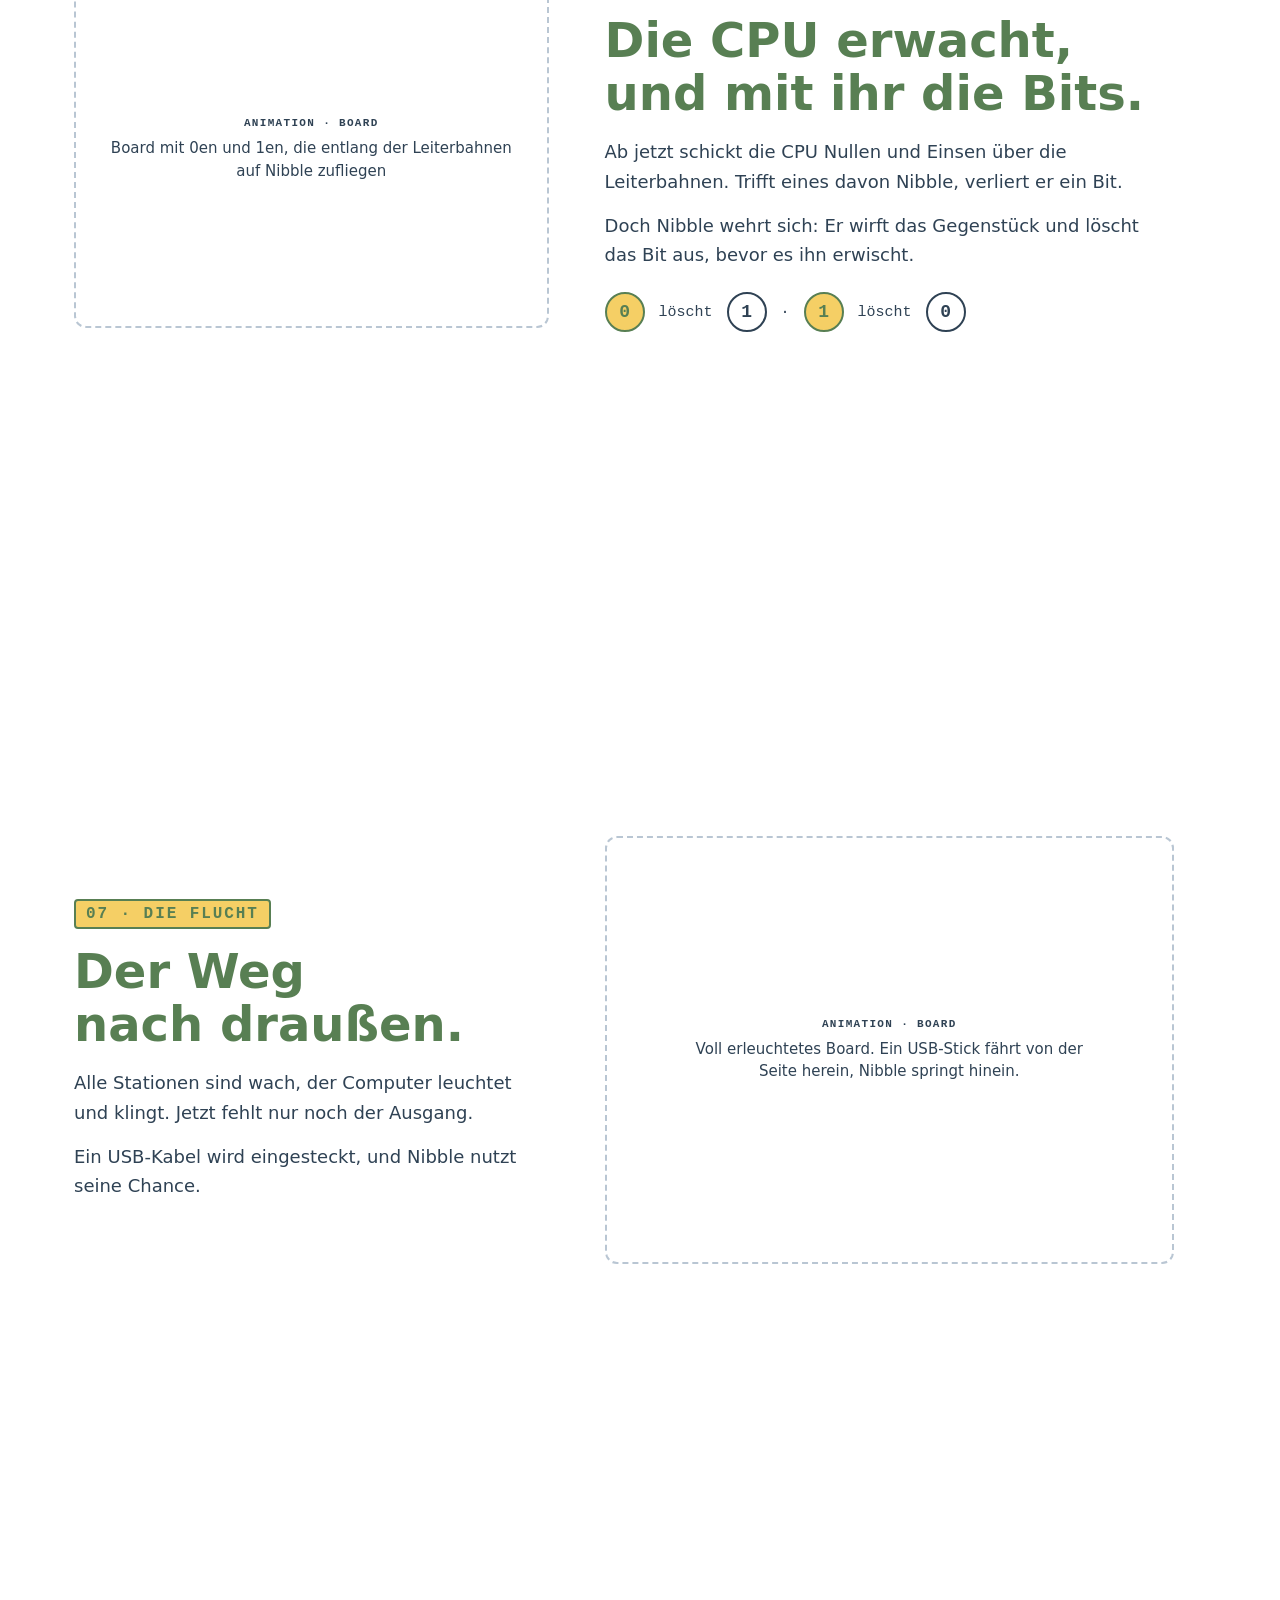
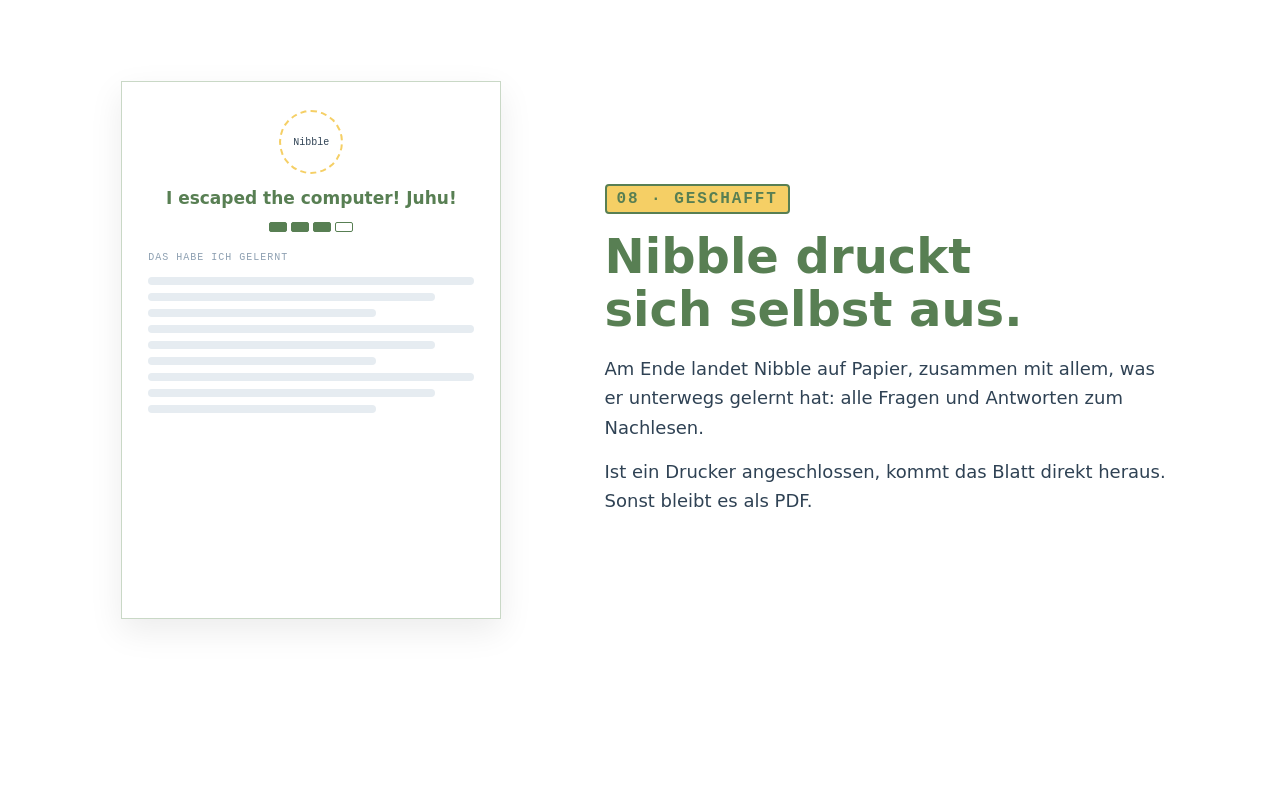
==== commit eac1282c: "add scroll-snap presentation page for Escape the Computer Single-page site with eight full-screen se" ====
--- a/web/index.html
+++ b/web/index.html
@@ -8,10 +8,18 @@
     *, *::before, *::after { box-sizing: border-box; }
 
     :root {
-      --ink: #111111;
-      --muted: #5c6470;
-      --faint: #9aa1ab;
-      --line: #d7dbe0;
+      /* Projektfarben */
+      --green: #587f53;   /* Hauptfarbe: Platine */
+      --yellow: #f5cf65;  /* Akzent: Goldkontakte */
+      --blue: #536f88;    /* Details (Rahmen) */
+      --text: #2f4254;    /* Textfarbe: dunkles Blau */
+
+      --ink: #24331f;          /* dunkles Grün für Überschriften */
+      --muted: var(--text);    /* Fließtext */
+      --faint: #8ea0b2;        /* helles Blau für kleine Labels */
+      --line: #c9d8c6;         /* helles Grün für Rahmen */
+      --tint-green: #eef4ec;
+      --tint-yellow: #fdf5dc;
       --bg: #ffffff;
       --mono: ui-monospace, "SF Mono", Menlo, Consolas, monospace;
     }
@@ -28,9 +36,12 @@
       font-family: system-ui, -apple-system, "Segoe UI", Roboto, sans-serif;
       /* Platzhalter-Hintergrund: dezentes Platinen-Raster */
       background-color: var(--bg);
-      background-image:
-        radial-gradient(circle, #e6e9ed 1px, transparent 1.5px);
-      background-size: 28px 28px;
+      /* Hintergrund: Leiterbahnen. Zurück zu den Punkten: diese 2 Zeilen löschen
+         und die auskommentierten Punkte-Zeilen darunter wieder aktivieren. */
+      background-image: url("data:image/svg+xml,%3Csvg xmlns='http://www.w3.org/2000/svg' width='240' height='240' viewBox='0 0 240 240'%3E %3Cg fill='none' stroke='%23587f53' stroke-opacity='0.2' stroke-width='2' stroke-linecap='round' stroke-linejoin='round'%3E %3Cpath d='M0 40H80L110 70H170L200 40H240'/%3E %3Cpath d='M0 170H50L80 200H150L180 170H240'/%3E %3Cpath d='M130 0V36'/%3E%3Cpath d='M130 240V221'/%3E %3Cpath d='M24 100H60L80 120H116'/%3E %3Cpath d='M154 110H200L220 130V146'/%3E %3Crect x='20' y='210' width='40' height='22' rx='2'/%3E %3Cpath d='M28 210v-6M40 210v-6M52 210v-6M28 232v6M40 232v6M52 232v6'/%3E %3C/g%3E %3Cg fill='%23ffffff' stroke='%23587f53' stroke-opacity='0.2' stroke-width='2'%3E %3Ccircle cx='130' cy='40' r='4'/%3E%3Ccircle cx='130' cy='217' r='4'/%3E %3Ccircle cx='20' cy='100' r='4'/%3E%3Ccircle cx='120' cy='120' r='4'/%3E %3Ccircle cx='150' cy='110' r='4'/%3E%3Ccircle cx='220' cy='150' r='4'/%3E %3C/g%3E%3C/svg%3E");
+      background-size: 240px 240px;
+      /* background-image: radial-gradient(circle, rgba(88, 127, 83, 0.5) 1px, transparent 1.5px);
+         background-size: 28px 28px; */
       background-attachment: fixed;
     }
 
@@ -62,12 +73,18 @@
     .js .section.is-visible .section__inner { opacity: 1; transform: none; }
 
     .section__number {
-      font-family: var(--mono);
-      font-size: 13px;
+      display: inline-block;
+      font-family: var(--mono);
+      font-size: 16px;
+      font-weight: 600;
       letter-spacing: 0.12em;
       text-transform: uppercase;
-      color: var(--faint);
-      margin: 0 0 14px;
+      color: var(--green);
+      background: var(--yellow);
+      border: 2px solid var(--green);
+      padding: 4px 10px;
+      border-radius: 4px;
+      margin: 0 0 16px;
     }
 
     .section__title {
@@ -75,6 +92,7 @@
       line-height: 1.1;
       font-weight: 700;
       margin: 0 0 18px;
+      color: var(--green);
       text-wrap: balance;
     }
 
@@ -93,7 +111,7 @@
       position: relative;
       width: 100%;
       aspect-ratio: 4 / 3;
-      border: 2px dashed var(--line);
+      border: 2px dashed #b9c6d3;
       border-radius: 12px;
       background: rgba(255, 255, 255, 0.85);
       display: flex;
@@ -110,7 +128,8 @@
       font-size: 11px;
       letter-spacing: 0.12em;
       text-transform: uppercase;
-      color: var(--faint);
+      color: var(--text);
+      font-weight: 600;
     }
 
     .visual__desc {
@@ -355,7 +374,7 @@
       transform: translateY(-50%);
       display: flex;
       flex-direction: column;
-      gap: 12px;
+      gap: 16px;
       z-index: 10;
       list-style: none;
       margin: 0;
@@ -364,8 +383,8 @@
 
     .dots a {
       display: block;
-      width: 10px;
-      height: 10px;
+      width: 20px;
+      height: 20px;
       border-radius: 50%;
       border: 1px solid var(--ink);
       background: var(--bg);
@@ -387,6 +406,122 @@
       .section:nth-of-type(even) .section__text { order: 0; }
       .section__content { font-size: 16px; }
       .dots { right: 12px; }
+    }
+
+    /* ================= FARBEN (Projektpalette) ================= */
+
+    /* Sektion 1: Titel auf weißem Grund, Schrift grün */
+    .hero .hero__title {
+      color: var(--green);
+    }
+    .hero .hero__hint { color: var(--text); }
+
+    /* Sektion 2: Nibbles Bits wie Goldkontakte */
+    .bits span {
+      border-color: var(--green);
+      background: var(--yellow);
+      color: var(--green);
+    }
+
+    /* Sektion 4: Stationen */
+    .stations li { border-color: var(--line); color: var(--faint); }
+
+    /* Alle 6 Stationen in einer Zeile */
+    .stations { flex-wrap: nowrap; gap: 5px; }
+    .stations li {
+      font-size: 12px;
+      padding: 4px 8px;
+      white-space: nowrap;
+    }
+    @media (max-width: 800px) {
+      .stations { flex-wrap: wrap; }
+    }
+    .stations li.is-first {
+      border-color: var(--green);
+      background: var(--yellow);
+      color: var(--green);
+      font-weight: 600;
+    }
+    .stations li.is-first::before { color: var(--green); }
+
+    /* Sektion 5: Quiz */
+    .quiz { border-color: #b9c6d3; }
+    .quiz__options li { border-color: var(--line); }
+    .quiz__options li.is-right {
+      border: 2px solid var(--green);
+      background: var(--tint-green);
+      color: var(--ink);
+    }
+    .quiz__mini { border-top-color: var(--line); }
+
+    /* Sektion 6: 0 gegen 1 */
+    .versus b {
+      border-color: var(--text);
+      color: var(--text);
+    }
+    .versus b:nth-of-type(odd) { background: var(--yellow); border-color: var(--green); color: var(--green); }
+
+    /* Sektion 8: Ausdruck */
+    .paper { border-color: var(--line); }
+    .paper__headline { color: var(--green); }
+    .paper__battery i { border-color: var(--green); }
+    .paper__battery i.on { background: var(--green); }
+    .paper__nibble { border-color: var(--yellow); color: var(--text); }
+    .paper__lines div { background: #e6ecf1; }
+
+    /* Navigation: weiße Punkte mit grünem Rand, aktiv in Gold */
+    .dots a {
+      border: 2px solid var(--green);
+      background: #ffffff;
+    }
+    .dots a.is-active {
+      background: var(--yellow);
+      border-color: var(--green);
+    }
+    .dots a:focus-visible { outline-color: var(--green); }
+
+    /* Lesbarkeit: weiße, weich auslaufende Fläche hinter Texten */
+    .section__text,
+    .hero .hero__title,
+    .hero .hero__hint {
+      background: rgba(255, 255, 255, 0.94);
+      box-shadow: 0 0 36px 28px rgba(255, 255, 255, 0.94);
+      border-radius: 24px;
+    }
+    .visual,
+    .quiz {
+      background: rgba(255, 255, 255, 0.96) !important;
+    }
+
+    /* Sektion 5: Karteikarte zum Umdrehen */
+    #aufgabe { cursor: pointer; }
+    .flip { width: 100%; perspective: 1400px; }
+    .flip__inner {
+      display: grid;
+      transform-style: preserve-3d;
+      transition: transform 0.8s cubic-bezier(0.2, 0.7, 0.2, 1);
+    }
+    .flip__face {
+      grid-area: 1 / 1;
+      backface-visibility: hidden;
+      -webkit-backface-visibility: hidden;
+    }
+    .flip__back { transform: rotateY(180deg); }
+    .quiz .visual__tag,
+    .quiz .quiz__q { color: var(--green); }
+    /* Kartengröße richtet sich nach der Frage (wie vorher), Vorderseite passt sich an */
+    .flip .flip__front { aspect-ratio: auto; }
+    .flip.is-flipped .flip__inner { transform: rotateY(180deg); }
+    .flip__hint {
+      margin-top: 10px;
+      font-family: var(--mono);
+      font-size: 11px;
+      letter-spacing: 0.12em;
+      text-transform: uppercase;
+      color: var(--green);
+    }
+    @media (prefers-reduced-motion: reduce) {
+      .flip__inner { transition: none; }
     }
   </style>
 </head>
@@ -487,7 +622,15 @@
           <p class="section__content">An jeder Station muss Nibble ein kleines Minispiel schaffen und eine Frage zur Hardware beantworten. Erst dann erwacht das Bauteil.</p>
           <p class="section__content">Mit jeder gelösten Station wird der Computer lebendiger: Erst kommt der Ton zurück, später leuchten die Farben.</p>
         </div>
-        <div class="quiz">
+        <!-- Karteikarte: Klick irgendwo in Sektion 5 dreht sie um -->
+        <div class="flip" id="quizFlip">
+          <div class="flip__inner">
+            <div class="flip__face flip__front visual">
+              <span class="visual__tag">Minispiel · Kopfhörer-Anschluss</span>
+              <span class="visual__desc">Platzhalter: Hier läuft das Minispiel (Screenshot oder kurze Animation).</span>
+              <span class="flip__hint">Klicken zum Umdrehen</span>
+            </div>
+            <div class="flip__face flip__back quiz">
           <span class="visual__tag">Beispiel · Frage am Kopfhörer-Anschluss</span>
           <p class="quiz__q">Welche Farbe hat der Anschluss für Kopfhörer?</p>
           <ol class="quiz__options">
@@ -495,7 +638,8 @@
             <li class="is-right"><span>B</span><i class="swatch" style="background:#8dc63f"></i>Grün</li>
             <li><span>C</span><i class="swatch" style="background:#111111"></i>Schwarz</li>
           </ol>
-          <p class="quiz__mini">Platzhalter Minispiel: Screenshot oder kurze Animation des Minispiels</p>
+            </div>
+          </div>
         </div>
       </div>
     </section>
@@ -593,6 +737,11 @@
       const target = list[Math.min(Math.max(current + (next ? 1 : -1), 0), list.length - 1)];
       target.scrollIntoView({ behavior: 'smooth' });
     });
+    // Sektion 5: Klick dreht die Karteikarte um (erneuter Klick dreht zurück)
+    const aufgabe = document.getElementById('aufgabe');
+    const quizFlip = document.getElementById('quizFlip');
+    aufgabe.addEventListener('click', () => quizFlip.classList.toggle('is-flipped'));
+
   </script>
 </body>
 </html>
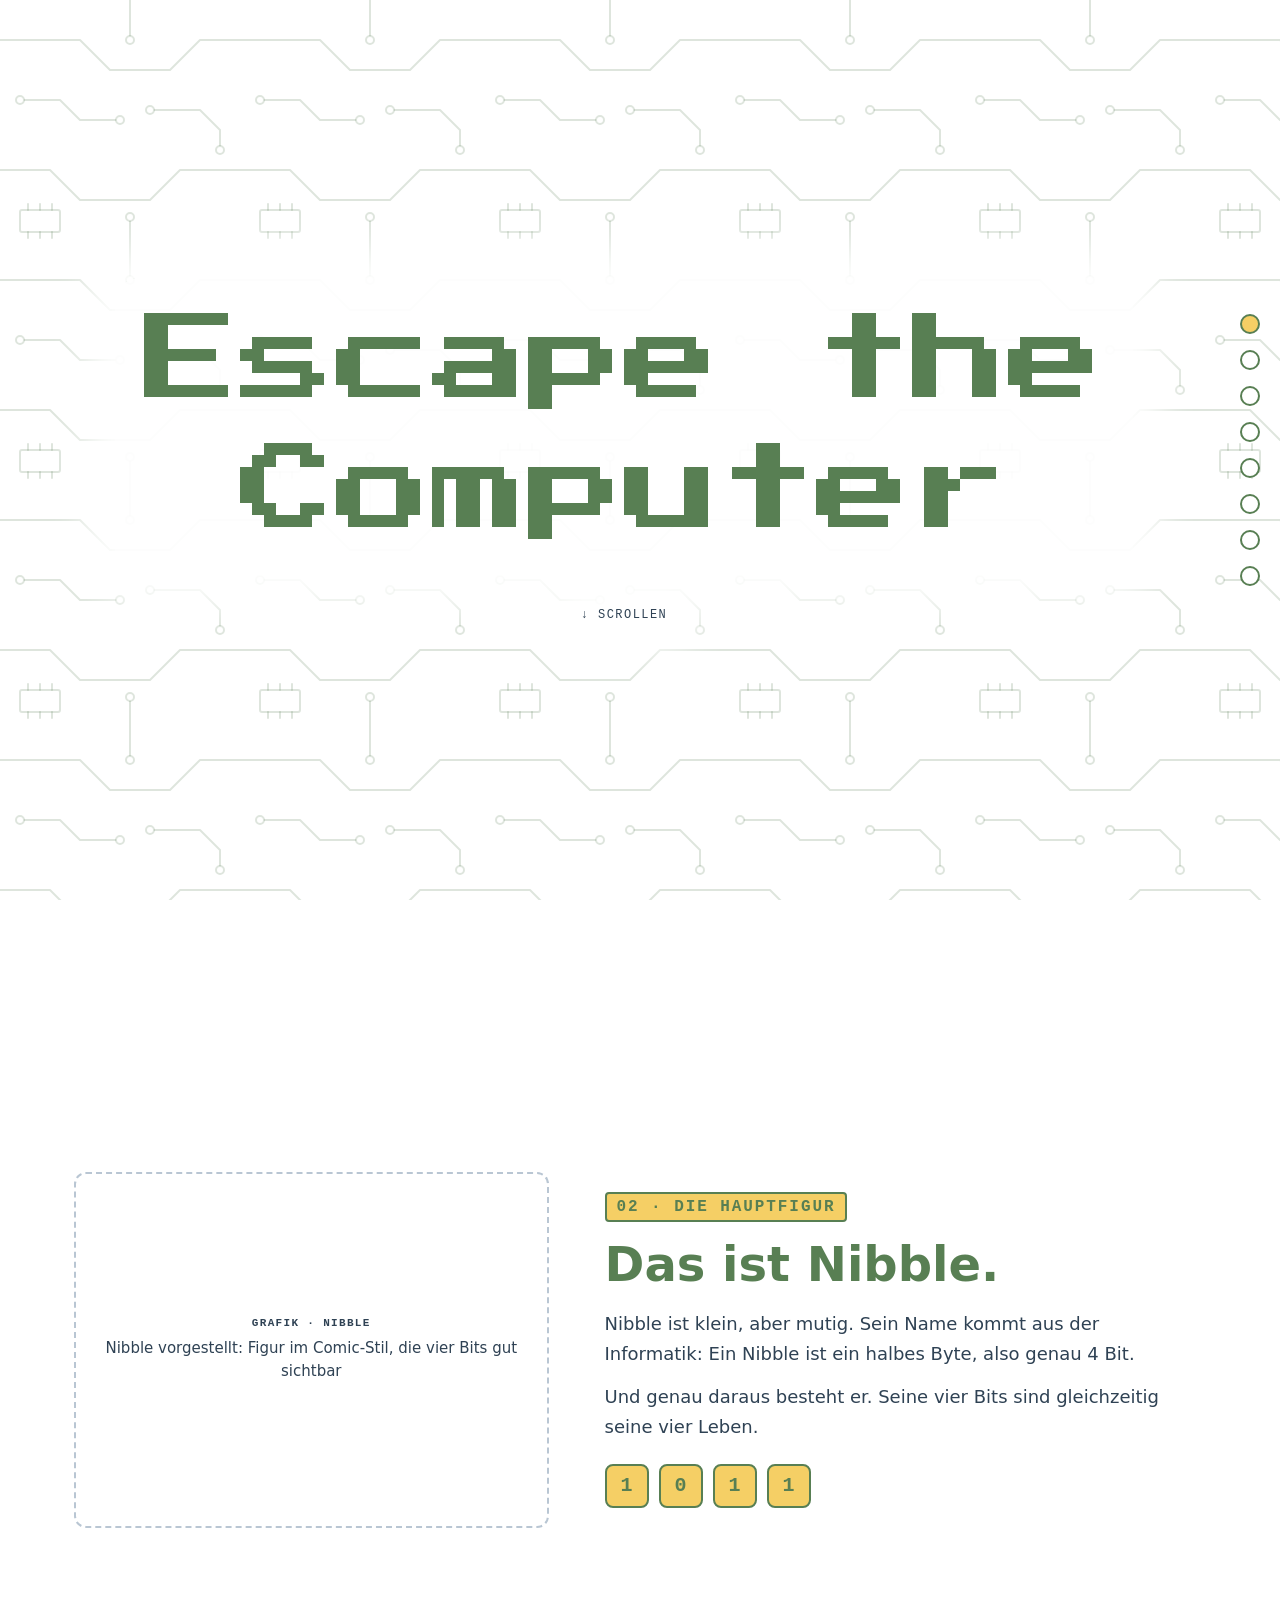
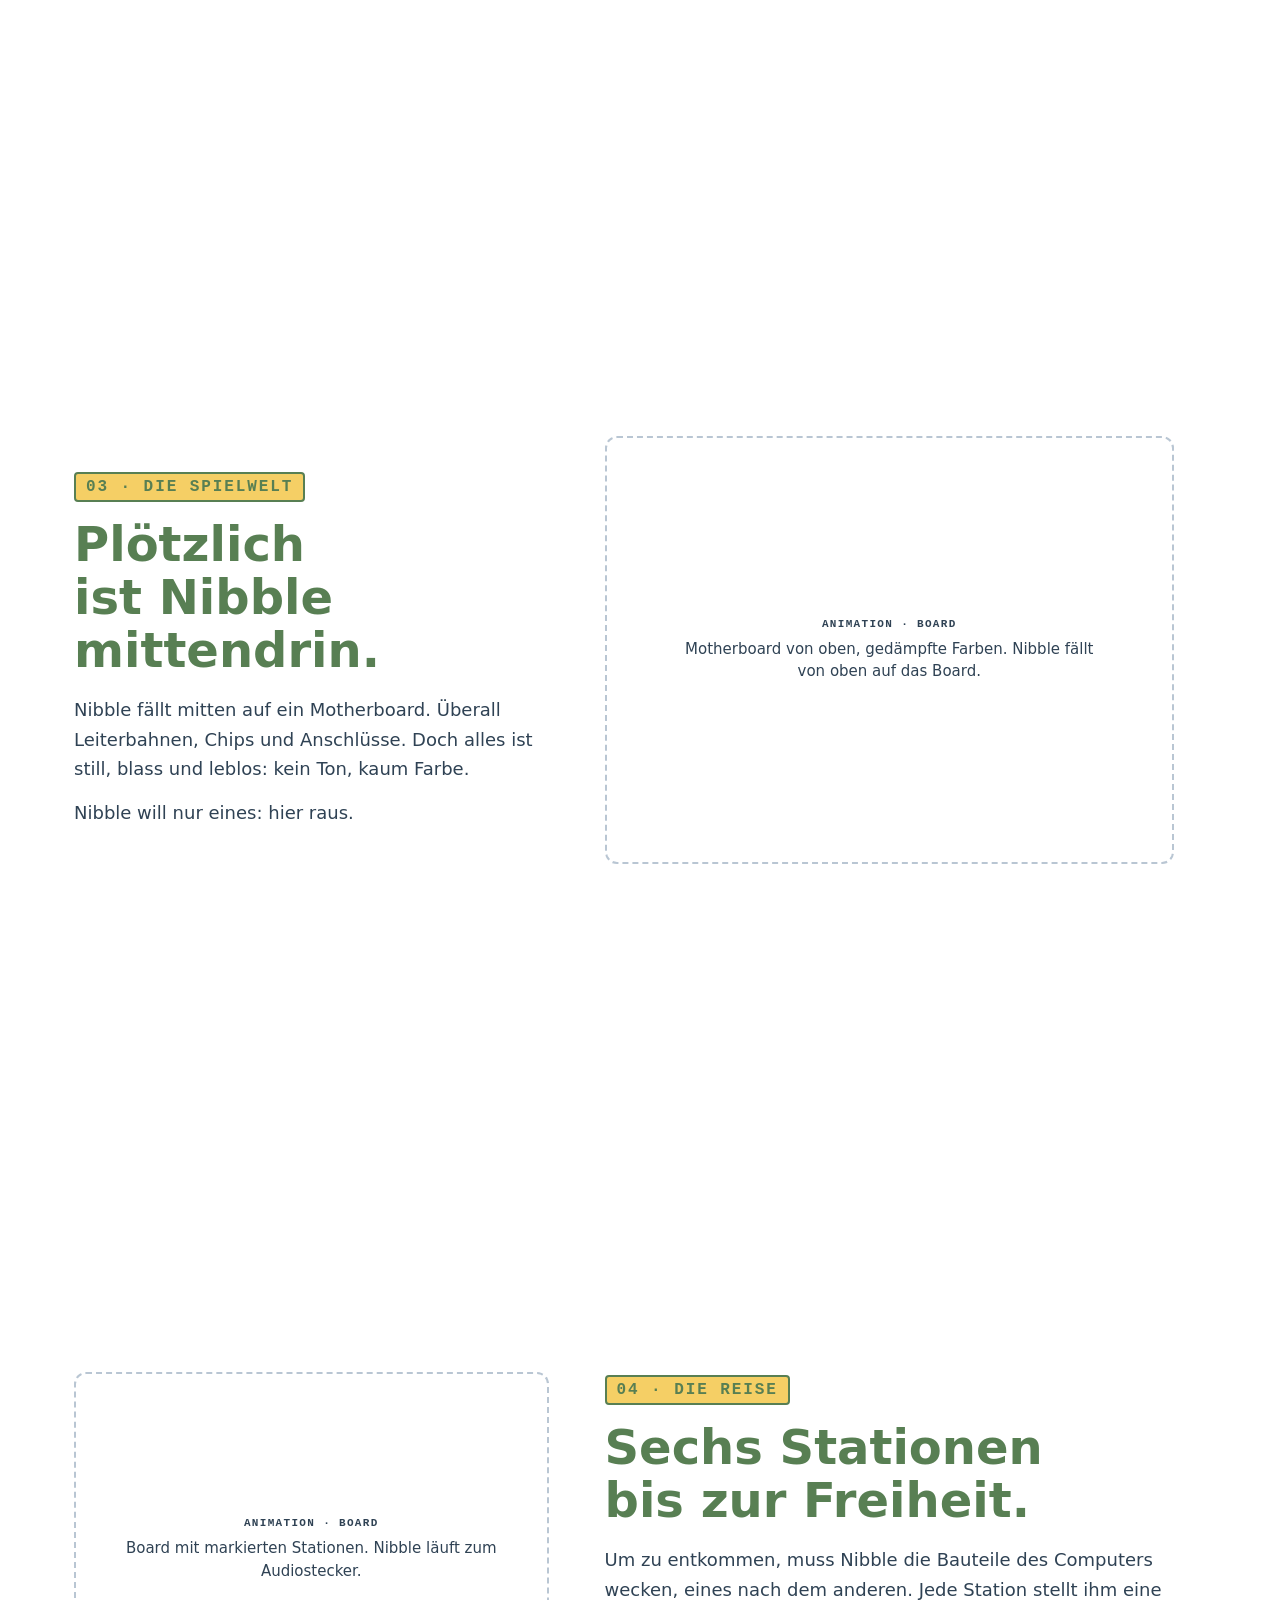
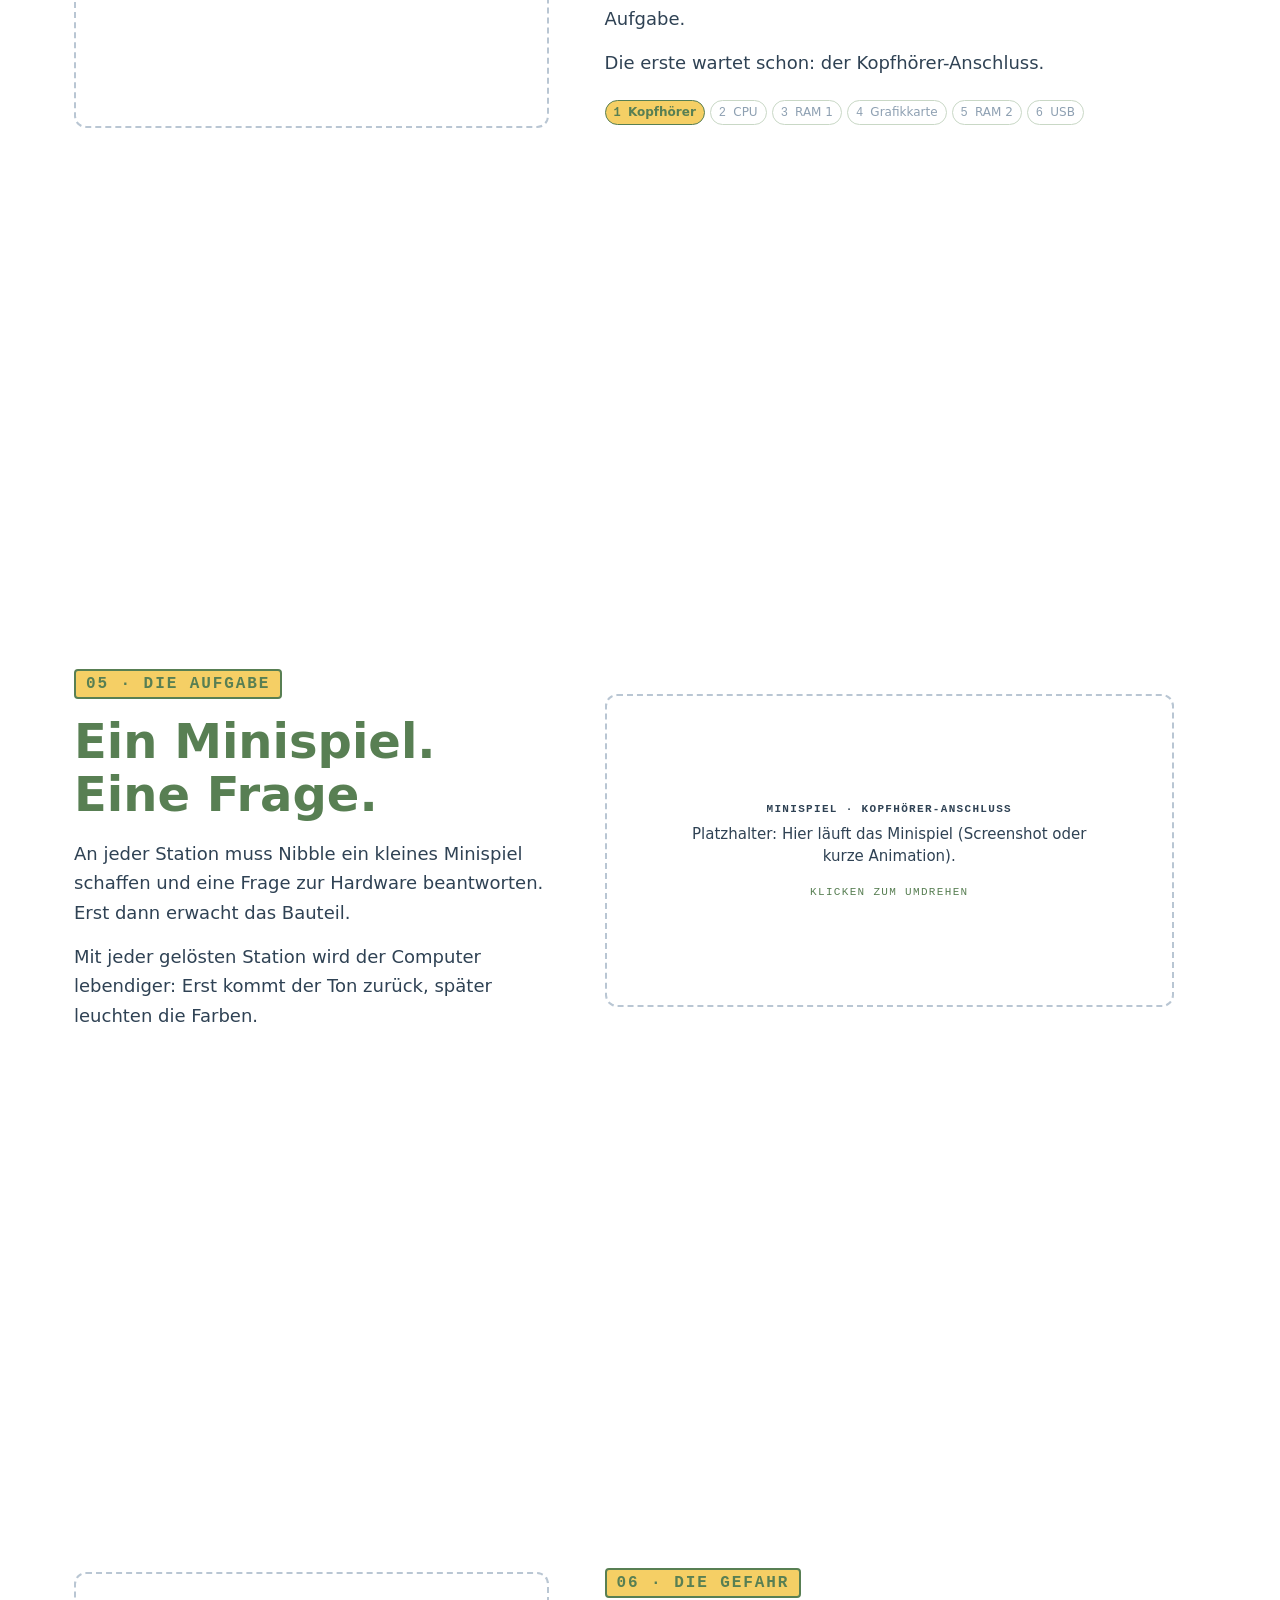
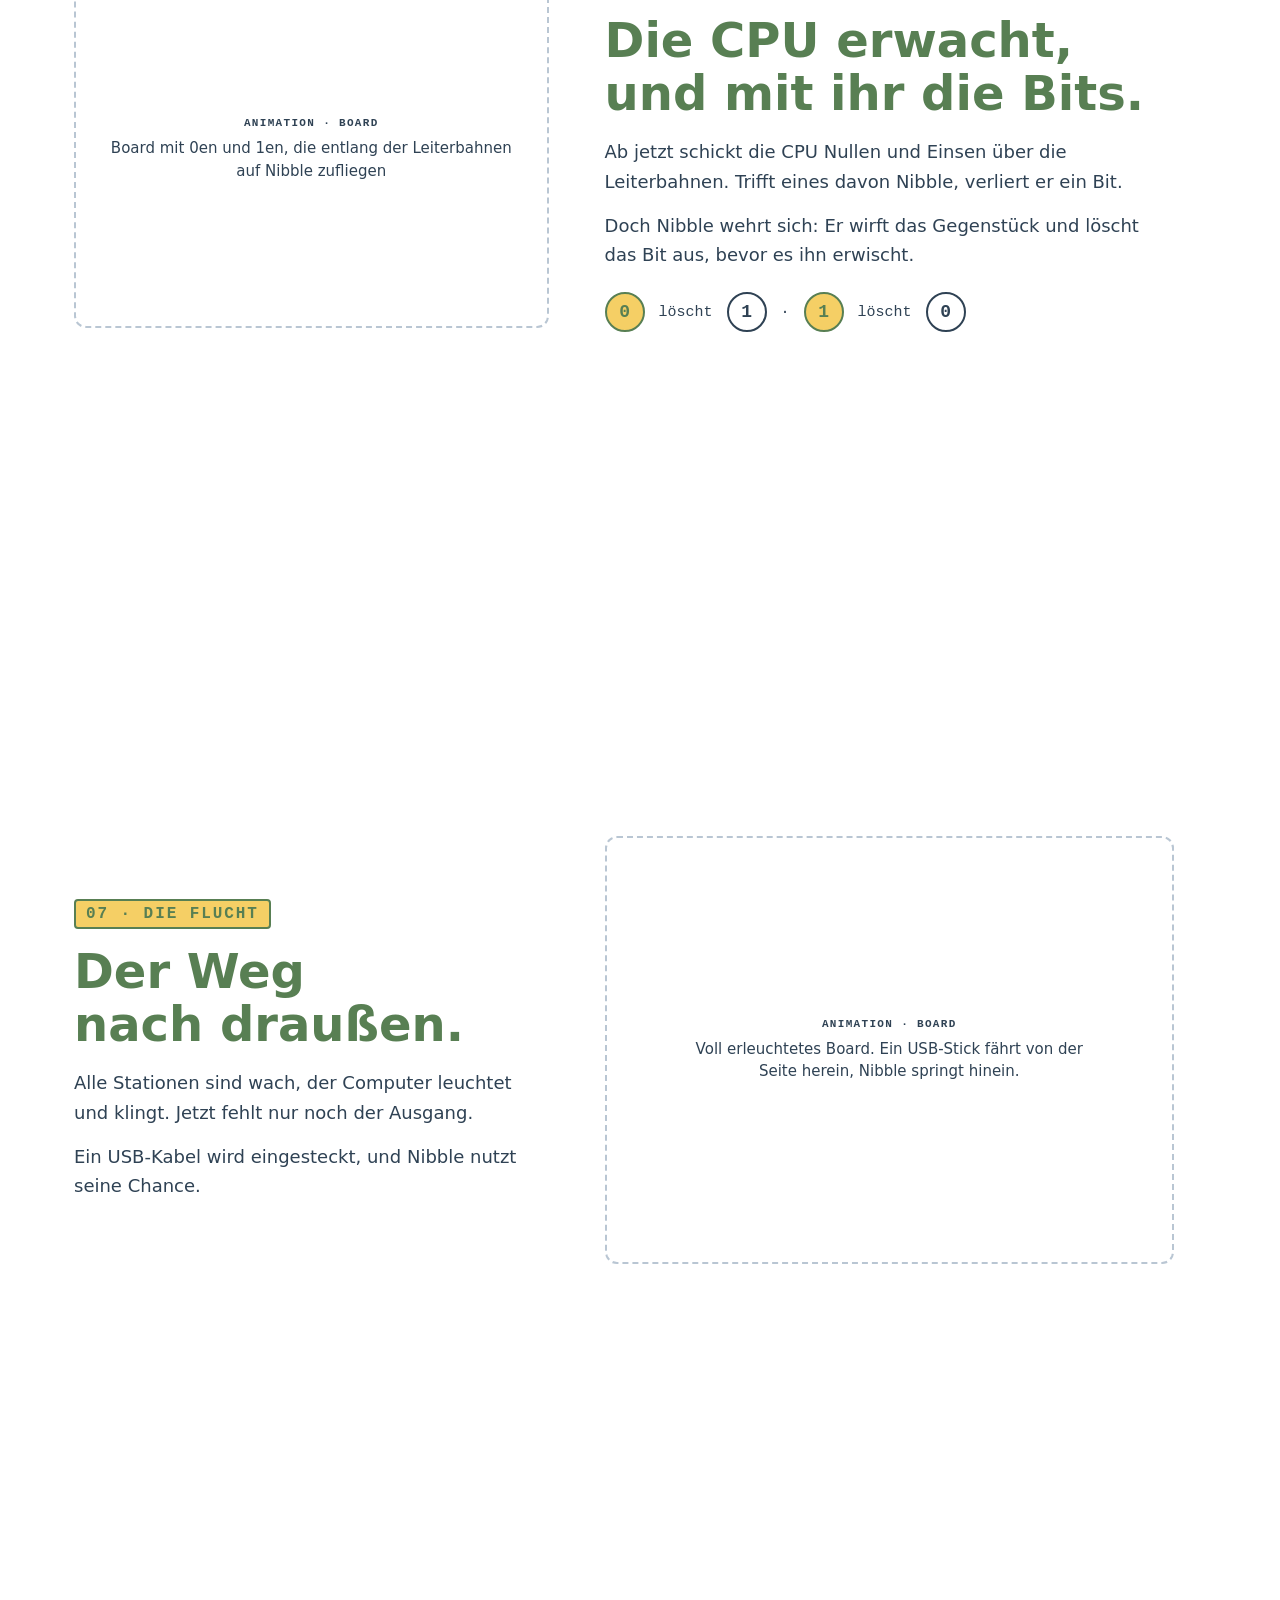
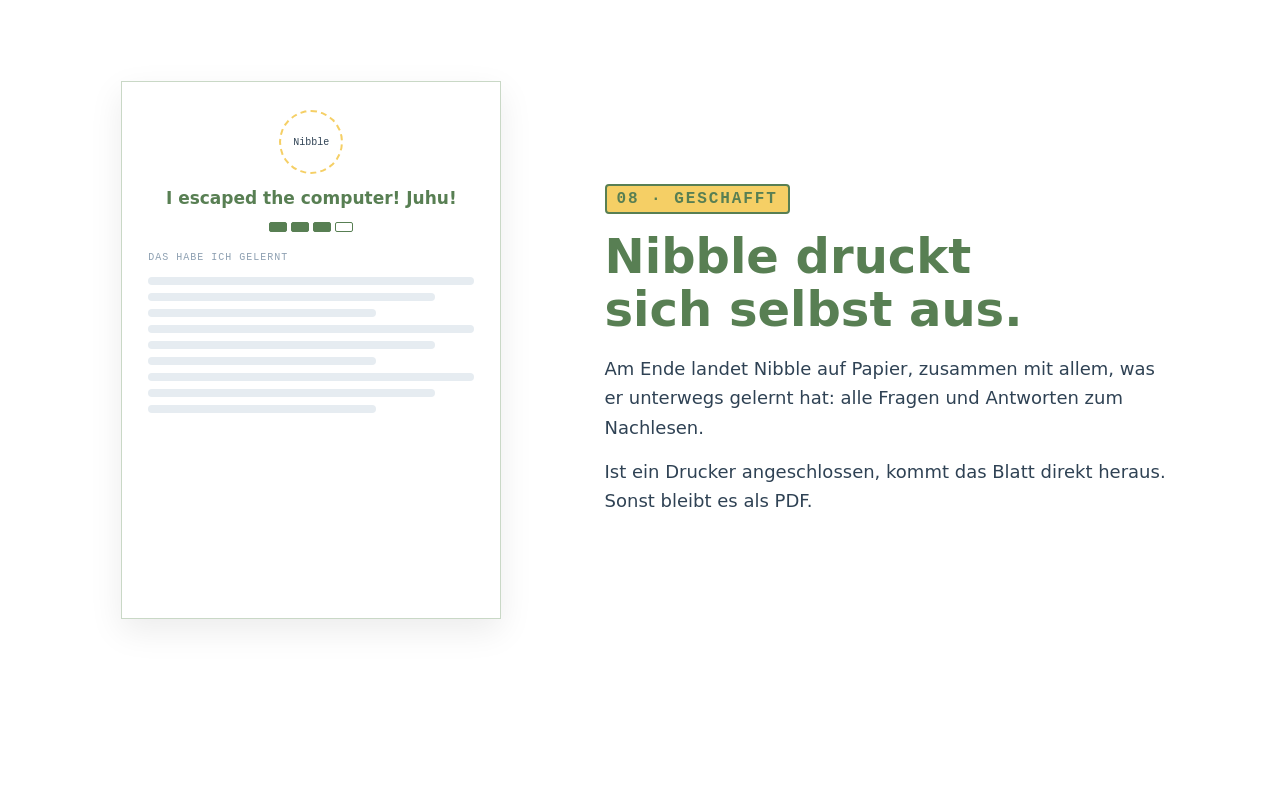
==== commit 75a7350b: "changed font of title" ====
--- a/web/index.html
+++ b/web/index.html
@@ -147,13 +147,25 @@
       gap: 32px;
     }
 
+    /* Pixel-Schrift für den Titel (liegt lokal in fonts/) */
+    @font-face {
+      font-family: "Press Start 2P";
+      src: url("fonts/press-start-2p.woff2") format("woff2");
+      font-weight: 400;
+      font-style: normal;
+      font-display: swap;
+    }
+
     .hero__title {
-      font-family: var(--mono);
-      font-size: clamp(40px, 8vw, 96px);
-      font-weight: 800;
-      letter-spacing: -0.02em;
-      line-height: 1;
+      font-family: "Press Start 2P", var(--mono);
+      font-size: clamp(22px, 7.5vw, 112px);
+      white-space: nowrap;
+      font-weight: 400;
+      letter-spacing: 0;
+      line-height: 1.35;
+      text-align: center;
       margin: 0;
+      padding: 0.2em 0.3em;
     }
 
     .hero .visual { max-width: 560px; aspect-ratio: 16 / 7; }
@@ -545,11 +557,7 @@
     <!-- ========== SEKTION 1: TITEL ========== -->
     <section class="section hero" id="titel">
       <div class="section__inner">
-        <h1 class="hero__title">Escape the Computer</h1>
-        <div class="visual">
-          <span class="visual__tag">Grafik · Titel</span>
-          <span class="visual__desc">Titelgrafik / Logo mit Schriftzug „Escape the Computer“</span>
-        </div>
+        <h1 class="hero__title">Escape the<br>Computer</h1>
         <span class="hero__hint">↓ Scrollen</span>
       </div>
     </section>
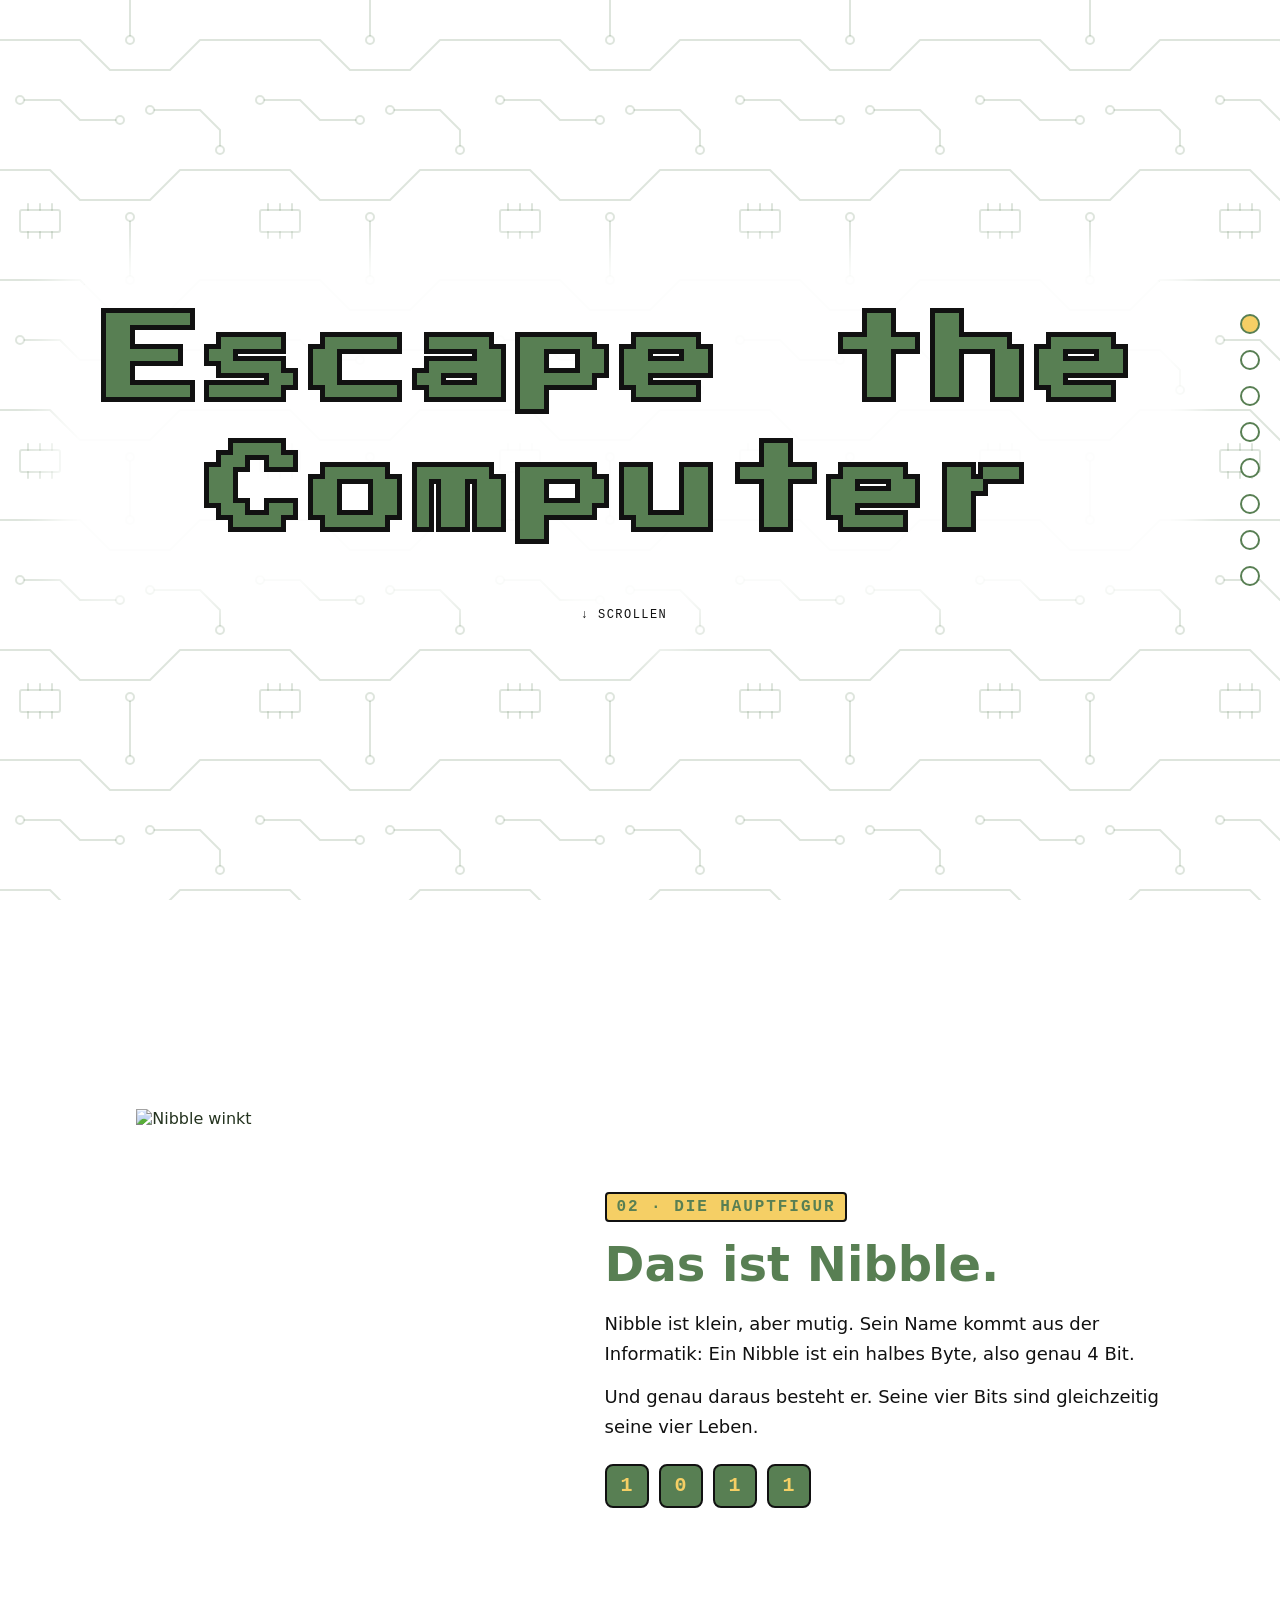
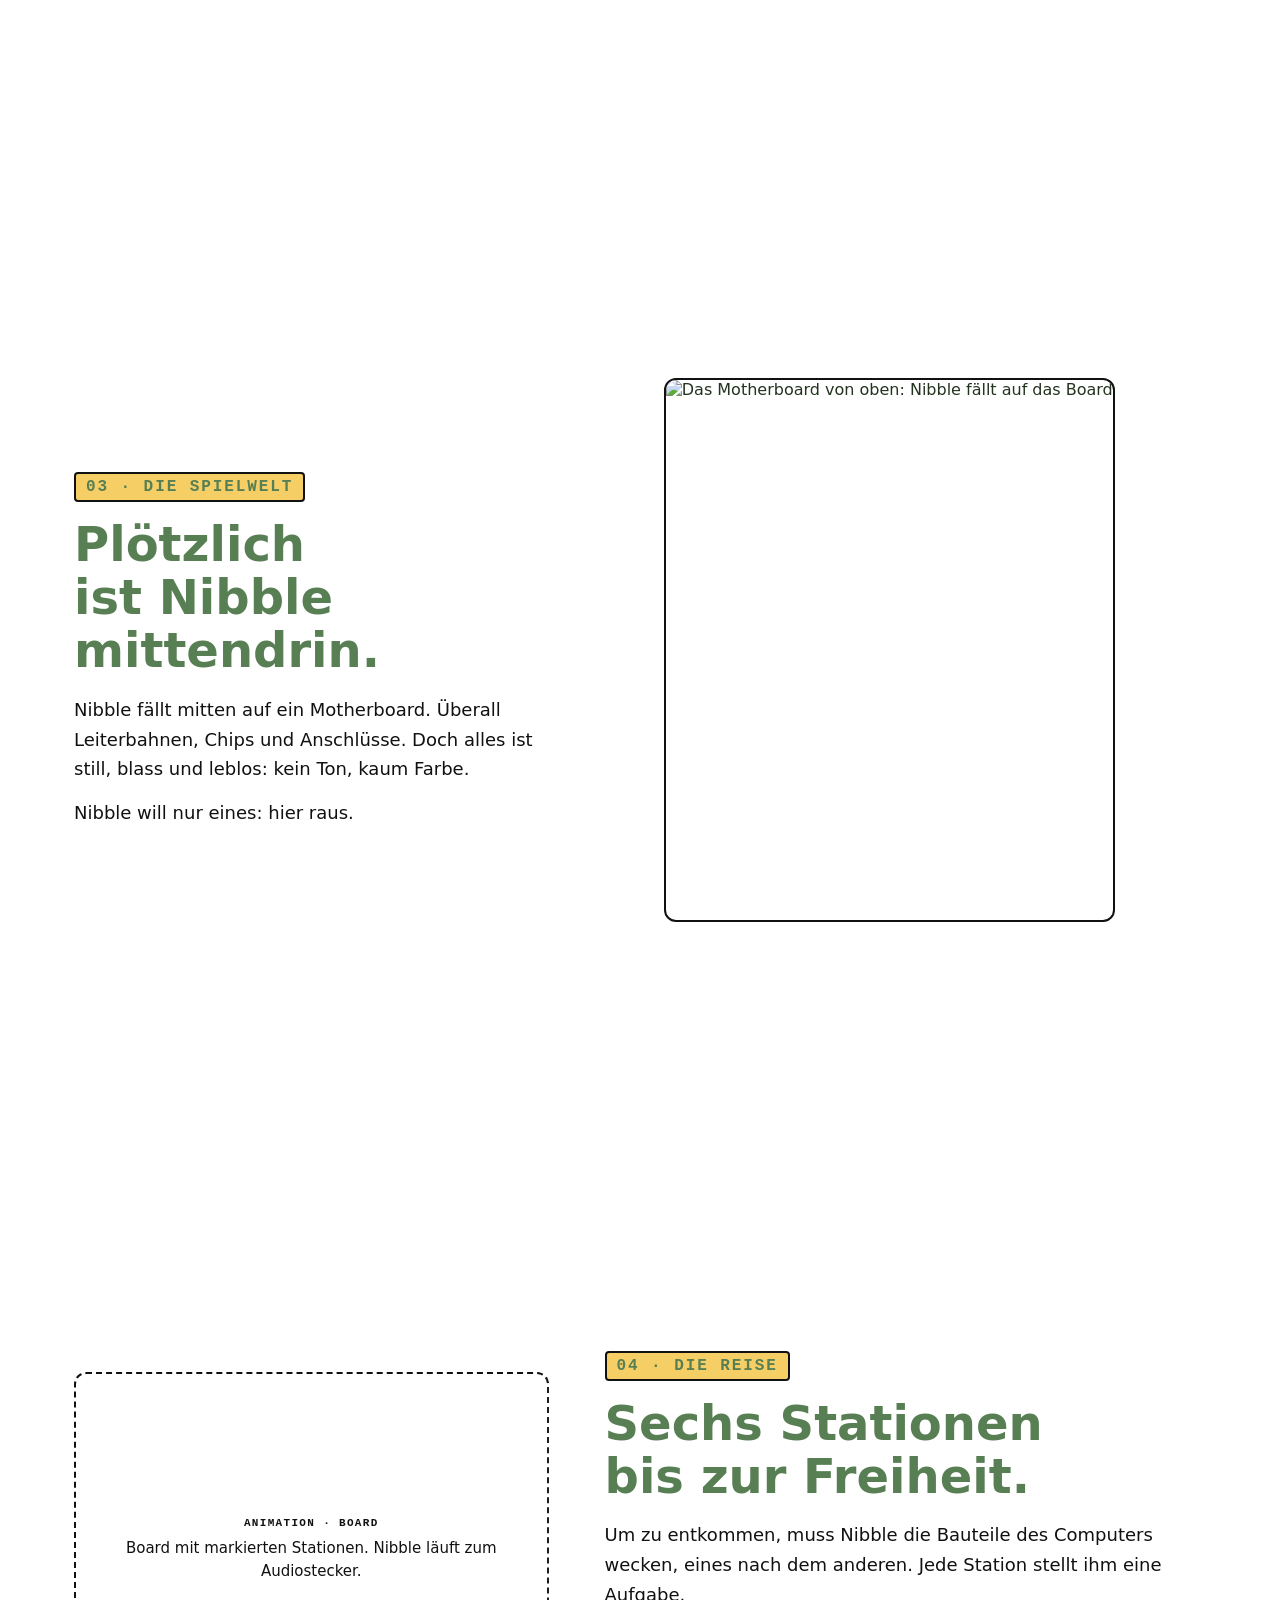
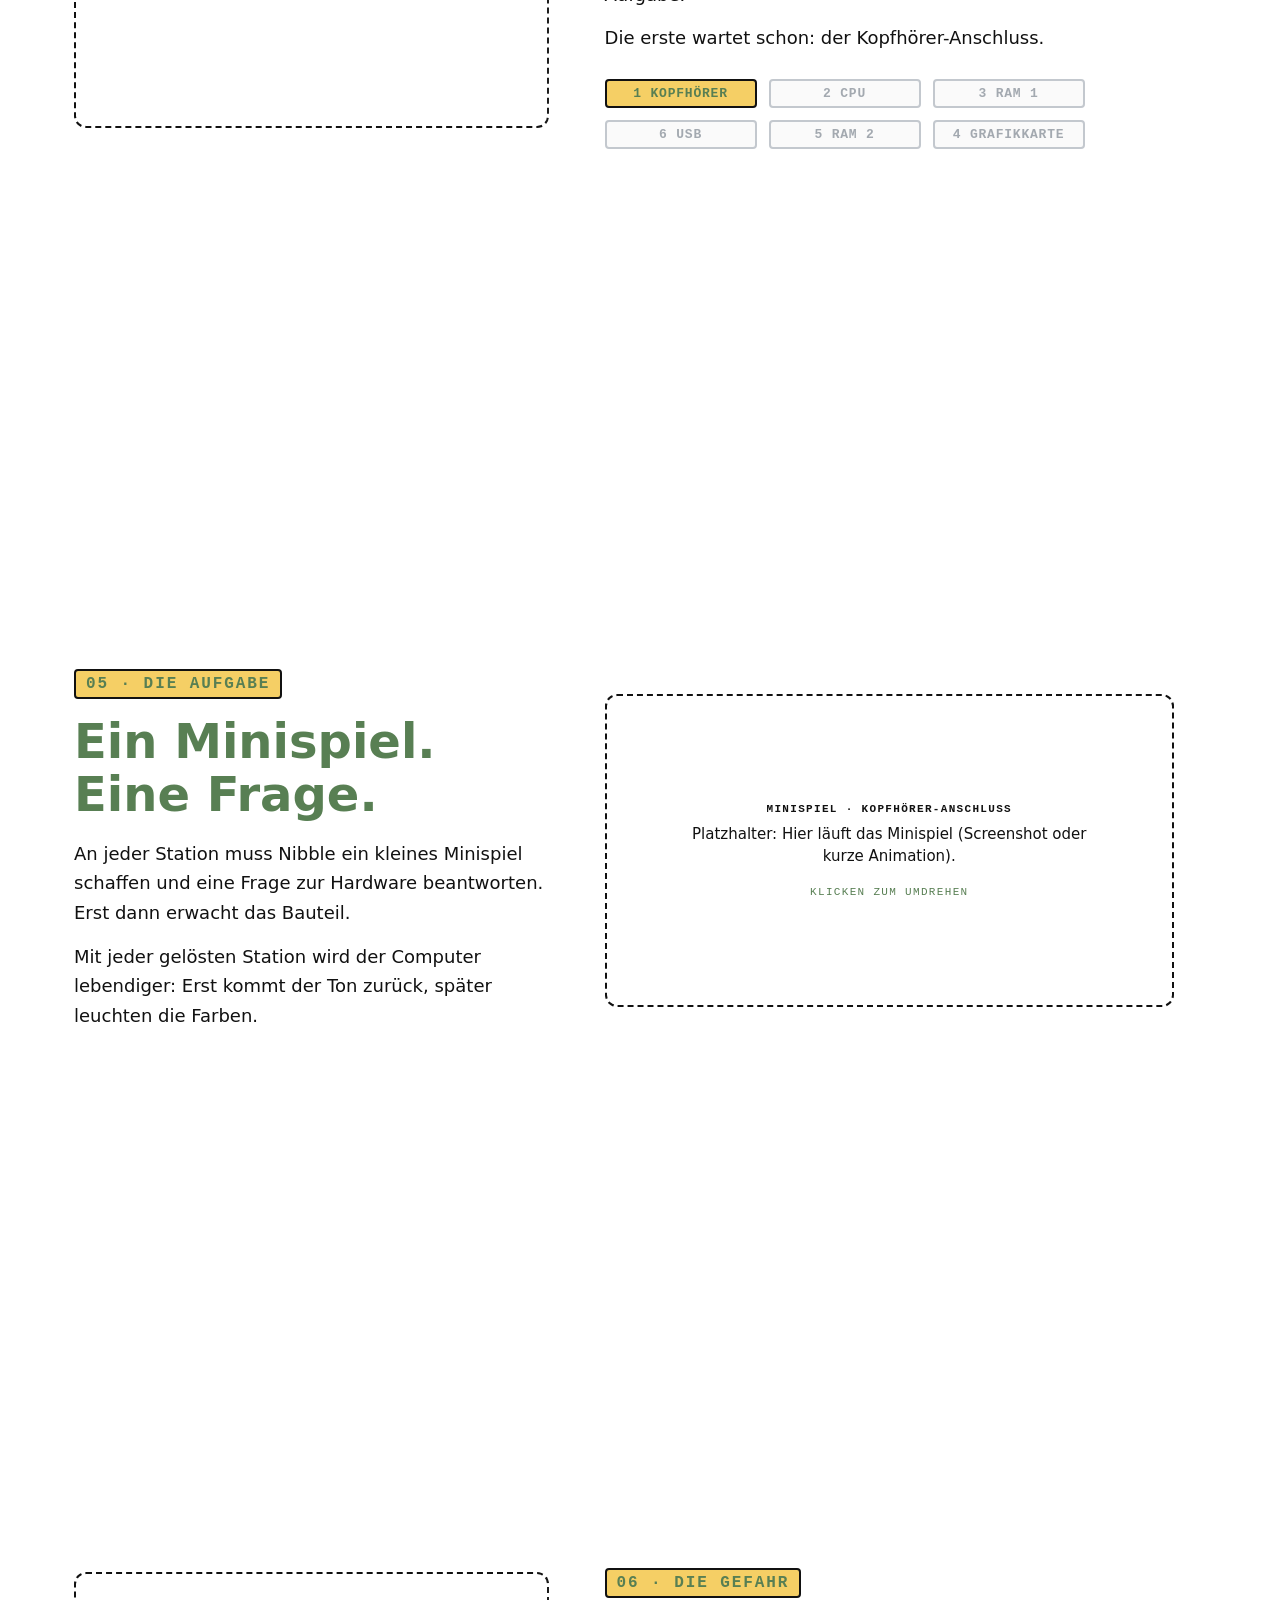
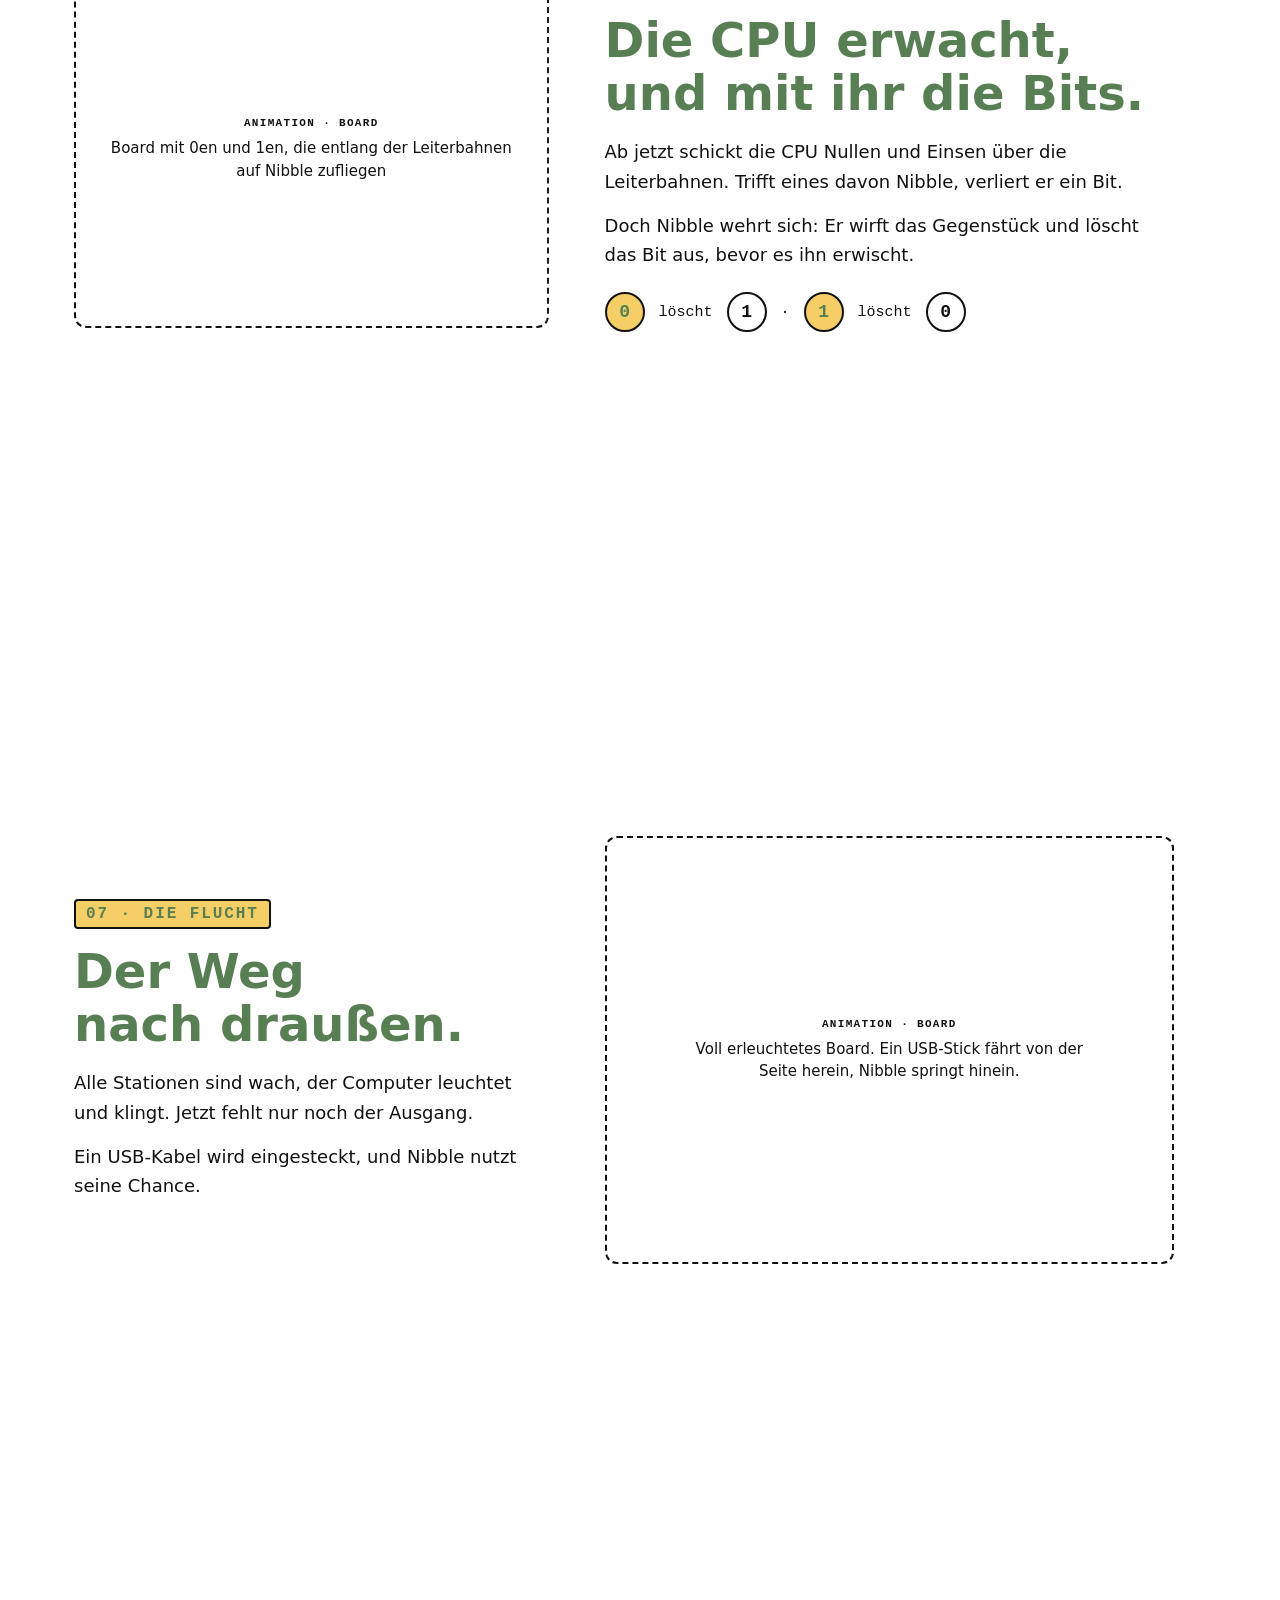
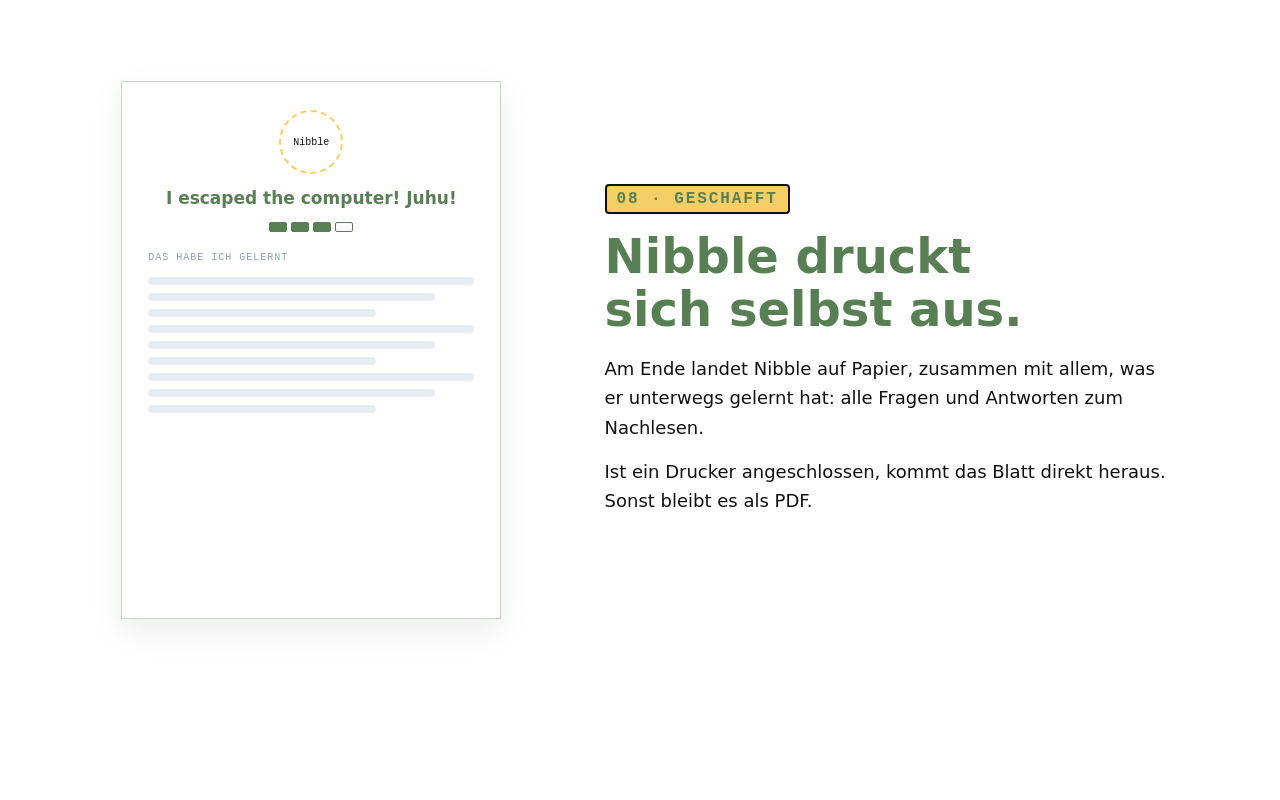
==== commit dc6ab12f: "Extract css styles out of html to new file styles.css" ====
--- a/web/index.html
+++ b/web/index.html
@@ -4,538 +4,7 @@
   <meta charset="UTF-8">
   <meta name="viewport" content="width=device-width, initial-scale=1.0">
   <title>Escape the Computer</title>
-  <style>
-    *, *::before, *::after { box-sizing: border-box; }
-
-    :root {
-      /* Projektfarben */
-      --green: #587f53;   /* Hauptfarbe: Platine */
-      --yellow: #f5cf65;  /* Akzent: Goldkontakte */
-      --blue: #536f88;    /* Details (Rahmen) */
-      --text: #2f4254;    /* Textfarbe: dunkles Blau */
-
-      --ink: #24331f;          /* dunkles Grün für Überschriften */
-      --muted: var(--text);    /* Fließtext */
-      --faint: #8ea0b2;        /* helles Blau für kleine Labels */
-      --line: #c9d8c6;         /* helles Grün für Rahmen */
-      --tint-green: #eef4ec;
-      --tint-yellow: #fdf5dc;
-      --bg: #ffffff;
-      --mono: ui-monospace, "SF Mono", Menlo, Consolas, monospace;
-    }
-
-    html {
-      height: 100%;
-      scroll-snap-type: y mandatory;
-      scroll-behavior: smooth;
-    }
-
-    body {
-      margin: 0;
-      color: var(--ink);
-      font-family: system-ui, -apple-system, "Segoe UI", Roboto, sans-serif;
-      /* Platzhalter-Hintergrund: dezentes Platinen-Raster */
-      background-color: var(--bg);
-      /* Hintergrund: Leiterbahnen. Zurück zu den Punkten: diese 2 Zeilen löschen
-         und die auskommentierten Punkte-Zeilen darunter wieder aktivieren. */
-      background-image: url("data:image/svg+xml,%3Csvg xmlns='http://www.w3.org/2000/svg' width='240' height='240' viewBox='0 0 240 240'%3E %3Cg fill='none' stroke='%23587f53' stroke-opacity='0.2' stroke-width='2' stroke-linecap='round' stroke-linejoin='round'%3E %3Cpath d='M0 40H80L110 70H170L200 40H240'/%3E %3Cpath d='M0 170H50L80 200H150L180 170H240'/%3E %3Cpath d='M130 0V36'/%3E%3Cpath d='M130 240V221'/%3E %3Cpath d='M24 100H60L80 120H116'/%3E %3Cpath d='M154 110H200L220 130V146'/%3E %3Crect x='20' y='210' width='40' height='22' rx='2'/%3E %3Cpath d='M28 210v-6M40 210v-6M52 210v-6M28 232v6M40 232v6M52 232v6'/%3E %3C/g%3E %3Cg fill='%23ffffff' stroke='%23587f53' stroke-opacity='0.2' stroke-width='2'%3E %3Ccircle cx='130' cy='40' r='4'/%3E%3Ccircle cx='130' cy='217' r='4'/%3E %3Ccircle cx='20' cy='100' r='4'/%3E%3Ccircle cx='120' cy='120' r='4'/%3E %3Ccircle cx='150' cy='110' r='4'/%3E%3Ccircle cx='220' cy='150' r='4'/%3E %3C/g%3E%3C/svg%3E");
-      background-size: 240px 240px;
-      /* background-image: radial-gradient(circle, rgba(88, 127, 83, 0.5) 1px, transparent 1.5px);
-         background-size: 28px 28px; */
-      background-attachment: fixed;
-    }
-
-    /* ---------- Sektionen ---------- */
-    .section {
-      min-height: 100vh;
-      min-height: 100dvh;
-      scroll-snap-align: start;
-      display: flex;
-      align-items: center;
-      justify-content: center;
-      padding: 64px 56px 64px 24px;
-    }
-
-    .section__inner {
-      width: 100%;
-      max-width: 1100px;
-      display: grid;
-      grid-template-columns: 1fr 1.2fr;
-      gap: 56px;
-      align-items: center;
-      transition: opacity 0.6s ease, transform 0.6s ease;
-    }
-
-    /* Jede zweite Sektion: Grafik links, Text rechts */
-    .section:nth-of-type(even) .section__text { order: 2; }
-
-    .js .section__inner { opacity: 0; transform: translateY(24px); }
-    .js .section.is-visible .section__inner { opacity: 1; transform: none; }
-
-    .section__number {
-      display: inline-block;
-      font-family: var(--mono);
-      font-size: 16px;
-      font-weight: 600;
-      letter-spacing: 0.12em;
-      text-transform: uppercase;
-      color: var(--green);
-      background: var(--yellow);
-      border: 2px solid var(--green);
-      padding: 4px 10px;
-      border-radius: 4px;
-      margin: 0 0 16px;
-    }
-
-    .section__title {
-      font-size: clamp(30px, 4.2vw, 48px);
-      line-height: 1.1;
-      font-weight: 700;
-      margin: 0 0 18px;
-      color: var(--green);
-      text-wrap: balance;
-    }
-
-    .section__content {
-      font-size: 18px;
-      line-height: 1.65;
-      color: var(--muted);
-      margin: 0 0 14px;
-      max-width: 34em;
-    }
-
-    .section__content:last-child { margin-bottom: 0; }
-
-    /* ---------- Platzhalter für Grafiken / Animationen ---------- */
-    .visual {
-      position: relative;
-      width: 100%;
-      aspect-ratio: 4 / 3;
-      border: 2px dashed #b9c6d3;
-      border-radius: 12px;
-      background: rgba(255, 255, 255, 0.85);
-      display: flex;
-      flex-direction: column;
-      align-items: center;
-      justify-content: center;
-      gap: 8px;
-      padding: 24px;
-      text-align: center;
-    }
-
-    .visual__tag {
-      font-family: var(--mono);
-      font-size: 11px;
-      letter-spacing: 0.12em;
-      text-transform: uppercase;
-      color: var(--text);
-      font-weight: 600;
-    }
-
-    .visual__desc {
-      font-size: 15px;
-      line-height: 1.5;
-      color: var(--muted);
-      max-width: 28em;
-    }
-
-    /* ---------- Sektion 1: Titel ---------- */
-    .hero .section__inner {
-      grid-template-columns: 1fr;
-      justify-items: center;
-      text-align: center;
-      gap: 32px;
-    }
-
-    /* Pixel-Schrift für den Titel (liegt lokal in fonts/) */
-    @font-face {
-      font-family: "Press Start 2P";
-      src: url("fonts/press-start-2p.woff2") format("woff2");
-      font-weight: 400;
-      font-style: normal;
-      font-display: swap;
-    }
-
-    .hero__title {
-      font-family: "Press Start 2P", var(--mono);
-      font-size: clamp(22px, 7.5vw, 112px);
-      white-space: nowrap;
-      font-weight: 400;
-      letter-spacing: 0;
-      line-height: 1.35;
-      text-align: center;
-      margin: 0;
-      padding: 0.2em 0.3em;
-    }
-
-    .hero .visual { max-width: 560px; aspect-ratio: 16 / 7; }
-
-    .hero__hint {
-      font-family: var(--mono);
-      font-size: 12px;
-      letter-spacing: 0.12em;
-      text-transform: uppercase;
-      color: var(--faint);
-    }
-
-    /* ---------- Sektion 2: Nibbles vier Bits ---------- */
-    .bits {
-      display: flex;
-      gap: 10px;
-      margin-top: 22px;
-    }
-
-    .bits span {
-      width: 44px;
-      height: 44px;
-      border: 2px solid var(--ink);
-      border-radius: 8px;
-      display: grid;
-      place-items: center;
-      font-family: var(--mono);
-      font-size: 20px;
-      font-weight: 700;
-    }
-
-    /* ---------- Sektion 4: Stationen ---------- */
-    .stations {
-      list-style: none;
-      margin: 22px 0 0;
-      padding: 0;
-      display: flex;
-      flex-wrap: wrap;
-      gap: 8px;
-      counter-reset: station;
-    }
-
-    .stations li {
-      counter-increment: station;
-      font-size: 14px;
-      padding: 6px 12px;
-      border: 1px solid var(--line);
-      border-radius: 999px;
-      background: var(--bg);
-      color: var(--muted);
-    }
-
-    .stations li::before {
-      content: counter(station) " ";
-      font-family: var(--mono);
-      color: var(--faint);
-    }
-
-    .stations li.is-first {
-      border-color: var(--ink);
-      color: var(--ink);
-    }
-
-    /* ---------- Sektion 5: Beispiel-Frage ---------- */
-    .quiz {
-      width: 100%;
-      border: 2px dashed var(--line);
-      border-radius: 12px;
-      background: rgba(255, 255, 255, 0.85);
-      padding: 28px;
-    }
-
-    .quiz__q {
-      font-size: 20px;
-      font-weight: 600;
-      margin: 8px 0 18px;
-    }
-
-    .quiz__options {
-      list-style: none;
-      margin: 0;
-      padding: 0;
-      display: grid;
-      gap: 10px;
-    }
-
-    .quiz__options li {
-      border: 1px solid var(--line);
-      border-radius: 8px;
-      padding: 12px 16px;
-      background: var(--bg);
-      font-size: 16px;
-    }
-
-    .quiz__options li.is-right { border-color: var(--ink); font-weight: 600; }
-
-    .quiz__options li span {
-      font-family: var(--mono);
-      color: var(--faint);
-      margin-right: 10px;
-    }
-
-    .swatch {
-      display: inline-block;
-      width: 14px;
-      height: 14px;
-      border-radius: 50%;
-      margin-right: 10px;
-      vertical-align: -2px;
-      border: 1px solid rgba(17, 17, 17, 0.15);
-    }
-
-    .quiz__mini {
-      margin-top: 18px;
-      border-top: 1px dashed var(--line);
-      padding-top: 16px;
-      font-size: 14px;
-      color: var(--muted);
-    }
-
-    /* ---------- Sektion 6: 0 gegen 1 ---------- */
-    .versus {
-      display: flex;
-      align-items: center;
-      gap: 14px;
-      margin-top: 22px;
-      font-family: var(--mono);
-      font-size: 15px;
-      color: var(--muted);
-    }
-
-    .versus b {
-      width: 40px;
-      height: 40px;
-      border-radius: 50%;
-      border: 2px solid var(--ink);
-      display: grid;
-      place-items: center;
-      color: var(--ink);
-      font-size: 18px;
-    }
-
-    /* ---------- Sektion 8: Ausdruck ---------- */
-    .paper {
-      width: 100%;
-      max-width: 380px;
-      justify-self: center;
-      aspect-ratio: 1 / 1.414; /* A4 */
-      background: var(--bg);
-      border: 1px solid var(--line);
-      box-shadow: 0 12px 32px rgba(17, 17, 17, 0.08);
-      padding: 28px 26px;
-      display: flex;
-      flex-direction: column;
-      gap: 14px;
-    }
-
-    .paper__nibble {
-      width: 64px;
-      height: 64px;
-      margin: 0 auto;
-      border: 2px dashed var(--line);
-      border-radius: 50%;
-      display: grid;
-      place-items: center;
-      font-family: var(--mono);
-      font-size: 10px;
-      color: var(--faint);
-    }
-
-    .paper__headline {
-      text-align: center;
-      font-weight: 700;
-      font-size: 17px;
-      margin: 0;
-    }
-
-    .paper__battery {
-      display: flex;
-      justify-content: center;
-      gap: 4px;
-    }
-
-    .paper__battery i {
-      width: 18px;
-      height: 10px;
-      border: 1.5px solid var(--ink);
-      border-radius: 2px;
-    }
-
-    .paper__battery i.on { background: var(--ink); }
-
-    .paper__label {
-      font-family: var(--mono);
-      font-size: 10px;
-      letter-spacing: 0.1em;
-      text-transform: uppercase;
-      color: var(--faint);
-      margin: 6px 0 0;
-    }
-
-    .paper__lines { display: grid; gap: 8px; }
-
-    .paper__lines div {
-      height: 8px;
-      border-radius: 4px;
-      background: #eef0f3;
-    }
-
-    .paper__lines div:nth-child(3n) { width: 70%; }
-    .paper__lines div:nth-child(3n+2) { width: 88%; }
-
-    /* ---------- Navigation (Punkte rechts) ---------- */
-    .dots {
-      position: fixed;
-      right: 20px;
-      top: 50%;
-      transform: translateY(-50%);
-      display: flex;
-      flex-direction: column;
-      gap: 16px;
-      z-index: 10;
-      list-style: none;
-      margin: 0;
-      padding: 0;
-    }
-
-    .dots a {
-      display: block;
-      width: 20px;
-      height: 20px;
-      border-radius: 50%;
-      border: 1px solid var(--ink);
-      background: var(--bg);
-      transition: background 0.3s ease, transform 0.3s ease;
-    }
-
-    .dots a:hover { transform: scale(1.3); }
-    .dots a.is-active { background: var(--ink); }
-    .dots a:focus-visible { outline: 2px solid var(--ink); outline-offset: 3px; }
-
-    @media (prefers-reduced-motion: reduce) {
-      html { scroll-behavior: auto; }
-      .section__inner { transition: none; }
-    }
-
-    @media (max-width: 800px) {
-      .section { padding: 56px 40px 56px 20px; }
-      .section__inner { grid-template-columns: 1fr; gap: 28px; }
-      .section:nth-of-type(even) .section__text { order: 0; }
-      .section__content { font-size: 16px; }
-      .dots { right: 12px; }
-    }
-
-    /* ================= FARBEN (Projektpalette) ================= */
-
-    /* Sektion 1: Titel auf weißem Grund, Schrift grün */
-    .hero .hero__title {
-      color: var(--green);
-    }
-    .hero .hero__hint { color: var(--text); }
-
-    /* Sektion 2: Nibbles Bits wie Goldkontakte */
-    .bits span {
-      border-color: var(--green);
-      background: var(--yellow);
-      color: var(--green);
-    }
-
-    /* Sektion 4: Stationen */
-    .stations li { border-color: var(--line); color: var(--faint); }
-
-    /* Alle 6 Stationen in einer Zeile */
-    .stations { flex-wrap: nowrap; gap: 5px; }
-    .stations li {
-      font-size: 12px;
-      padding: 4px 8px;
-      white-space: nowrap;
-    }
-    @media (max-width: 800px) {
-      .stations { flex-wrap: wrap; }
-    }
-    .stations li.is-first {
-      border-color: var(--green);
-      background: var(--yellow);
-      color: var(--green);
-      font-weight: 600;
-    }
-    .stations li.is-first::before { color: var(--green); }
-
-    /* Sektion 5: Quiz */
-    .quiz { border-color: #b9c6d3; }
-    .quiz__options li { border-color: var(--line); }
-    .quiz__options li.is-right {
-      border: 2px solid var(--green);
-      background: var(--tint-green);
-      color: var(--ink);
-    }
-    .quiz__mini { border-top-color: var(--line); }
-
-    /* Sektion 6: 0 gegen 1 */
-    .versus b {
-      border-color: var(--text);
-      color: var(--text);
-    }
-    .versus b:nth-of-type(odd) { background: var(--yellow); border-color: var(--green); color: var(--green); }
-
-    /* Sektion 8: Ausdruck */
-    .paper { border-color: var(--line); }
-    .paper__headline { color: var(--green); }
-    .paper__battery i { border-color: var(--green); }
-    .paper__battery i.on { background: var(--green); }
-    .paper__nibble { border-color: var(--yellow); color: var(--text); }
-    .paper__lines div { background: #e6ecf1; }
-
-    /* Navigation: weiße Punkte mit grünem Rand, aktiv in Gold */
-    .dots a {
-      border: 2px solid var(--green);
-      background: #ffffff;
-    }
-    .dots a.is-active {
-      background: var(--yellow);
-      border-color: var(--green);
-    }
-    .dots a:focus-visible { outline-color: var(--green); }
-
-    /* Lesbarkeit: weiße, weich auslaufende Fläche hinter Texten */
-    .section__text,
-    .hero .hero__title,
-    .hero .hero__hint {
-      background: rgba(255, 255, 255, 0.94);
-      box-shadow: 0 0 36px 28px rgba(255, 255, 255, 0.94);
-      border-radius: 24px;
-    }
-    .visual,
-    .quiz {
-      background: rgba(255, 255, 255, 0.96) !important;
-    }
-
-    /* Sektion 5: Karteikarte zum Umdrehen */
-    #aufgabe { cursor: pointer; }
-    .flip { width: 100%; perspective: 1400px; }
-    .flip__inner {
-      display: grid;
-      transform-style: preserve-3d;
-      transition: transform 0.8s cubic-bezier(0.2, 0.7, 0.2, 1);
-    }
-    .flip__face {
-      grid-area: 1 / 1;
-      backface-visibility: hidden;
-      -webkit-backface-visibility: hidden;
-    }
-    .flip__back { transform: rotateY(180deg); }
-    .quiz .visual__tag,
-    .quiz .quiz__q { color: var(--green); }
-    /* Kartengröße richtet sich nach der Frage (wie vorher), Vorderseite passt sich an */
-    .flip .flip__front { aspect-ratio: auto; }
-    .flip.is-flipped .flip__inner { transform: rotateY(180deg); }
-    .flip__hint {
-      margin-top: 10px;
-      font-family: var(--mono);
-      font-size: 11px;
-      letter-spacing: 0.12em;
-      text-transform: uppercase;
-      color: var(--green);
-    }
-    @media (prefers-reduced-motion: reduce) {
-      .flip__inner { transition: none; }
-    }
-  </style>
+  <link rel="stylesheet" href="styles.css">
 </head>
 <body>
 
@@ -574,9 +43,8 @@
             <span>1</span><span>0</span><span>1</span><span>1</span>
           </div>
         </div>
-        <div class="visual">
-          <span class="visual__tag">Grafik · Nibble</span>
-          <span class="visual__desc">Nibble vorgestellt: Figur im Comic-Stil, die vier Bits gut sichtbar</span>
+        <div class="nibble-gif">
+          <img class="nibble-gif__img" src="img/nibble.gif" alt="Nibble winkt" width="768" height="1056">
         </div>
       </div>
     </section>
@@ -590,9 +58,8 @@
           <p class="section__content">Nibble fällt mitten auf ein Motherboard. Überall Leiterbahnen, Chips und Anschlüsse. Doch alles ist still, blass und leblos: kein Ton, kaum Farbe.</p>
           <p class="section__content">Nibble will nur eines: hier raus.</p>
         </div>
-        <div class="visual">
-          <span class="visual__tag">Animation · Board</span>
-          <span class="visual__desc">Motherboard von oben, gedämpfte Farben. Nibble fällt von oben auf das Board.</span>
+        <div class="board-gif">
+          <img src="img/nibble-on-board.gif" alt="Das Motherboard von oben: Nibble fällt auf das Board" width="760" height="917">
         </div>
       </div>
     </section>
@@ -605,6 +72,7 @@
           <h2 class="section__title">Sechs Stationen bis zur Freiheit.</h2>
           <p class="section__content">Um zu entkommen, muss Nibble die Bauteile des Computers wecken, eines nach dem anderen. Jede Station stellt ihm eine Aufgabe.</p>
           <p class="section__content">Die erste wartet schon: der Kopfhörer-Anschluss.</p>
+          <!-- Die 6 Stationen: oben 1–3, unten 4–6 -->
           <ol class="stations">
             <li class="is-first">Kopfhörer</li>
             <li>CPU</li>
--- a/web/styles.css
+++ b/web/styles.css
@@ -0,0 +1,552 @@
+/* ==========================================================
+   Escape the Computer – Stylesheet
+   Eingebunden in index.html über:
+   <link rel="stylesheet" href="styles.css">
+   ========================================================== */
+
+
+/* ---------- 1. Grundlagen ---------- */
+
+*, *::before, *::after { box-sizing: border-box; }
+
+:root {
+  /* Projektfarben */
+  --green: #587f53;        /* Hauptfarbe: Platine */
+  --yellow: #f5cf65;       /* Akzent: Goldkontakte */
+  --text: #111111;         /* Fließtext, Rahmen */
+
+  /* Abstufungen */
+  --ink: #24331f;          /* sehr dunkles Grün (Standard-Schriftfarbe) */
+  --faint: #8ea0b2;        /* helles Blau für kleine Beschriftungen */
+  --line: #c9d8c6;         /* helles Grün für dünne Rahmen */
+  --tint-green: #eef4ec;   /* zartes Grün für Hervorhebungen */
+  --bg: #ffffff;
+
+  --mono: ui-monospace, "SF Mono", Menlo, Consolas, monospace;
+}
+
+@font-face {
+  font-family: "Press Start 2P";
+  src: url("fonts/press-start-2p.woff2") format("woff2");
+  font-weight: 400;
+  font-style: normal;
+  font-display: swap;
+}
+
+html {
+  height: 100%;
+  scroll-snap-type: y mandatory;
+  scroll-behavior: smooth;
+}
+
+body {
+  margin: 0;
+  color: var(--ink);
+  font-family: system-ui, -apple-system, "Segoe UI", Roboto, sans-serif;
+  background-color: var(--bg);
+  /* Hintergrund: Leiterbahnen-Muster (SVG, 20 % Deckkraft) */
+  background-image: url("data:image/svg+xml,%3Csvg xmlns='http://www.w3.org/2000/svg' width='240' height='240' viewBox='0 0 240 240'%3E %3Cg fill='none' stroke='%23587f53' stroke-opacity='0.2' stroke-width='2' stroke-linecap='round' stroke-linejoin='round'%3E %3Cpath d='M0 40H80L110 70H170L200 40H240'/%3E %3Cpath d='M0 170H50L80 200H150L180 170H240'/%3E %3Cpath d='M130 0V36'/%3E%3Cpath d='M130 240V221'/%3E %3Cpath d='M24 100H60L80 120H116'/%3E %3Cpath d='M154 110H200L220 130V146'/%3E %3Crect x='20' y='210' width='40' height='22' rx='2'/%3E %3Cpath d='M28 210v-6M40 210v-6M52 210v-6M28 232v6M40 232v6M52 232v6'/%3E %3C/g%3E %3Cg fill='%23ffffff' stroke='%23587f53' stroke-opacity='0.2' stroke-width='2'%3E %3Ccircle cx='130' cy='40' r='4'/%3E%3Ccircle cx='130' cy='217' r='4'/%3E %3Ccircle cx='20' cy='100' r='4'/%3E%3Ccircle cx='120' cy='120' r='4'/%3E %3Ccircle cx='150' cy='110' r='4'/%3E%3Ccircle cx='220' cy='150' r='4'/%3E %3C/g%3E%3C/svg%3E");
+  background-size: 240px 240px;
+  background-attachment: fixed;
+}
+
+
+/* ---------- 2. Sektionen (gemeinsames Layout) ---------- */
+
+.section {
+  min-height: 100vh;
+  min-height: 100dvh;
+  scroll-snap-align: start;
+  display: flex;
+  align-items: center;
+  justify-content: center;
+  padding: 64px 56px 64px 24px;
+}
+
+.section__inner {
+  width: 100%;
+  max-width: 1100px;
+  display: grid;
+  grid-template-columns: 1fr 1.2fr;
+  gap: 56px;
+  align-items: center;
+  transition: opacity 0.6s ease, transform 0.6s ease;
+}
+
+/* Einblenden beim Scrollen (Klasse .js setzt das Script) */
+.js .section__inner { opacity: 0; transform: translateY(24px); }
+.js .section.is-visible .section__inner { opacity: 1; transform: none; }
+
+/* Jede zweite Sektion: Grafik links, Text rechts */
+.section:nth-of-type(even) .section__text { order: 2; }
+
+/* Weiße, weich auslaufende Fläche hinter Texten (Lesbarkeit vor den Leiterbahnen) */
+.section__text,
+.hero__title,
+.hero__hint {
+  background: rgba(255, 255, 255, 0.94);
+  box-shadow: 0 0 36px 28px rgba(255, 255, 255, 0.94);
+  border-radius: 24px;
+}
+
+/* Gelbes Label, z. B. „02 · Die Hauptfigur“ */
+.section__number {
+  display: inline-block;
+  margin: 0 0 16px;
+  padding: 4px 10px;
+  font-family: var(--mono);
+  font-size: 16px;
+  font-weight: 600;
+  letter-spacing: 0.12em;
+  text-transform: uppercase;
+  color: var(--green);
+  background: var(--yellow);
+  border: 2px solid var(--text);
+  border-radius: 4px;
+}
+
+/* Große grüne Überschrift */
+.section__title {
+  margin: 0 0 18px;
+  font-size: clamp(30px, 4.2vw, 48px);
+  line-height: 1.1;
+  font-weight: 800;
+  color: var(--green);
+  text-wrap: balance;
+}
+
+/* Fließtext */
+.section__content {
+  max-width: 34em;
+  margin: 0 0 14px;
+  font-size: 18px;
+  line-height: 1.65;
+  color: var(--text);
+}
+.section__content:last-child { margin-bottom: 0; }
+
+
+/* ---------- 3. Platzhalter für Grafiken / Animationen ---------- */
+
+.visual {
+  width: 100%;
+  aspect-ratio: 4 / 3;
+  display: flex;
+  flex-direction: column;
+  align-items: center;
+  justify-content: center;
+  gap: 8px;
+  padding: 24px;
+  text-align: center;
+  background: rgba(255, 255, 255, 0.96);
+  border: 2px dashed var(--text);
+  border-radius: 12px;
+}
+
+.visual__tag {
+  font-family: var(--mono);
+  font-size: 11px;
+  font-weight: 600;
+  letter-spacing: 0.12em;
+  text-transform: uppercase;
+  color: var(--text);
+}
+
+.visual__desc {
+  max-width: 28em;
+  font-size: 15px;
+  line-height: 1.5;
+  color: var(--text);
+}
+
+
+/* ---------- 4. Sektion 1: Titel ---------- */
+
+.hero .section__inner {
+  grid-template-columns: 1fr;
+  justify-items: center;
+  gap: 32px;
+  text-align: center;
+}
+
+.hero__title {
+  margin: 0;
+  padding: 0.2em 0.3em;
+  font-family: "Press Start 2P", var(--mono);
+  font-size: clamp(22px, 7.5vw, 112px);
+  font-weight: 400;
+  line-height: 1.35;
+  letter-spacing: 0.08em;
+  white-space: nowrap;
+  text-align: center;
+  color: var(--green);
+  -webkit-text-stroke: 10px var(--text);   /* schwarzer Rand */
+  paint-order: stroke fill;                /* Rand hinter der Füllung */
+}
+
+.hero__hint {
+  font-family: var(--mono);
+  font-size: 12px;
+  letter-spacing: 0.12em;
+  text-transform: uppercase;
+  color: var(--text);
+}
+
+
+/* ---------- Sektion 3: Nibble fällt aufs Board ---------- */
+
+.board-gif {
+  display: flex;
+  justify-content: center;
+}
+
+.board-gif img {
+  display: block;
+  width: auto;
+  max-width: 100%;
+  max-height: min(70vh, 560px);
+  height: auto;
+  border: 2px solid var(--text);
+  border-radius: 12px;
+}
+
+
+/* ---------- 5. Sektion 2: Nibble ---------- */
+
+.nibble-gif {
+  display: flex;
+  justify-content: center;
+  align-items: center;
+}
+
+.nibble-gif__img {
+  display: block;
+  width: min(100%, 350px);
+  height: auto;
+}
+
+/* Die vier Bits 1 0 1 1 */
+.bits {
+  display: flex;
+  gap: 10px;
+  margin-top: 22px;
+}
+
+.bits span {
+  width: 44px;
+  height: 44px;
+  display: grid;
+  place-items: center;
+  font-family: var(--mono);
+  font-size: 20px;
+  font-weight: 700;
+  color: var(--yellow);
+  background: var(--green);
+  border: 2px solid var(--text);
+  border-radius: 8px;
+}
+
+
+/* ---------- 6. Sektion 4: Die Reise ---------- */
+
+/* Die sechs Stationen: zwei Reihen à drei gleich breite Labels */
+.stations {
+  display: grid;
+  grid-template-columns: repeat(3, 1fr);
+  gap: 12px;
+  max-width: 480px;
+  margin: 26px 0 0;
+  padding: 0;
+  list-style: none;
+  counter-reset: station;
+}
+
+.stations li {
+  counter-increment: station;
+  padding: 5px 6px;
+  font-family: var(--mono);
+  font-size: clamp(11px, 1.05vw, 13px);
+  font-weight: 600;
+  letter-spacing: 0.06em;
+  text-transform: uppercase;
+  text-align: center;
+  white-space: nowrap;
+  border: 2px solid var(--text);
+  border-radius: 4px;
+}
+
+.stations li::before {
+  content: counter(station) " ";
+  font-family: var(--mono);
+}
+
+/* Aktive Station (Kopfhörer) */
+.stations li.is-first {
+  color: var(--green);
+  background: var(--yellow);
+}
+
+/* Noch nicht erreichte Stationen: ausgegraut */
+.stations li:not(.is-first) {
+  color: #a3a9b0;
+  background: #fafafa;
+  border-color: #c3c8ce;
+}
+
+/* Untere Reihe: USB links, RAM 2 Mitte, Grafikkarte rechts */
+.stations li:nth-child(4) { grid-row: 2; grid-column: 3; }
+.stations li:nth-child(5) { grid-row: 2; grid-column: 2; }
+.stations li:nth-child(6) { grid-row: 2; grid-column: 1; }
+
+
+/* ---------- 7. Sektion 5: Minispiel & Frage (Karteikarte) ---------- */
+
+#aufgabe { cursor: pointer; }
+
+.flip {
+  width: 100%;
+  perspective: 1400px;
+}
+
+.flip__inner {
+  display: grid;
+  transform-style: preserve-3d;
+  transition: transform 0.8s cubic-bezier(0.2, 0.7, 0.2, 1);
+}
+
+.flip.is-flipped .flip__inner { transform: rotateY(180deg); }
+
+.flip__face {
+  grid-area: 1 / 1;
+  backface-visibility: hidden;
+  -webkit-backface-visibility: hidden;
+}
+
+.flip__front { aspect-ratio: auto; }       /* Höhe richtet sich nach der Rückseite */
+.flip__back { transform: rotateY(180deg); }
+
+.flip__hint {
+  margin-top: 10px;
+  font-family: var(--mono);
+  font-size: 11px;
+  letter-spacing: 0.12em;
+  text-transform: uppercase;
+  color: var(--green);
+}
+
+/* Rückseite: die Frage */
+.quiz {
+  width: 100%;
+  padding: 28px;
+  background: rgba(255, 255, 255, 0.96);
+  border: 2px dashed var(--text);
+  border-radius: 12px;
+}
+
+.quiz .visual__tag { color: var(--green); }
+
+.quiz__q {
+  margin: 8px 0 18px;
+  font-size: 20px;
+  font-weight: 600;
+  color: var(--green);
+}
+
+.quiz__options {
+  display: grid;
+  gap: 10px;
+  margin: 0;
+  padding: 0;
+  list-style: none;
+}
+
+.quiz__options li {
+  padding: 12px 16px;
+  font-size: 16px;
+  background: var(--bg);
+  border: 1px solid var(--line);
+  border-radius: 8px;
+}
+
+.quiz__options li.is-right {
+  font-weight: 600;
+  color: var(--ink);
+  background: var(--tint-green);
+  border: 2px solid var(--green);
+}
+
+.quiz__options li span {
+  margin-right: 10px;
+  font-family: var(--mono);
+  color: var(--faint);
+}
+
+/* Farbpunkt der Antwort */
+.swatch {
+  display: inline-block;
+  width: 14px;
+  height: 14px;
+  margin-right: 10px;
+  vertical-align: -2px;
+  border: 1px solid rgba(17, 17, 17, 0.15);
+  border-radius: 50%;
+}
+
+
+/* ---------- 8. Sektion 6: Die Gefahr (0 gegen 1) ---------- */
+
+.versus {
+  display: flex;
+  align-items: center;
+  gap: 14px;
+  margin-top: 22px;
+  font-family: var(--mono);
+  font-size: 15px;
+  color: var(--text);
+}
+
+.versus b {
+  width: 40px;
+  height: 40px;
+  display: grid;
+  place-items: center;
+  font-size: 18px;
+  color: var(--text);
+  border: 2px solid var(--text);
+  border-radius: 50%;
+}
+
+/* Nibbles Bit (1. und 3.) gelb hervorgehoben */
+.versus b:nth-of-type(odd) {
+  color: var(--green);
+  background: var(--yellow);
+}
+
+
+/* ---------- 9. Sektion 8: Der Ausdruck ---------- */
+
+.paper {
+  width: 100%;
+  max-width: 380px;
+  justify-self: center;
+  aspect-ratio: 1 / 1.414;     /* A4 */
+  display: flex;
+  flex-direction: column;
+  gap: 14px;
+  padding: 28px 26px;
+  background: var(--bg);
+  border: 1px solid var(--line);
+  box-shadow: 0 12px 32px rgba(17, 17, 17, 0.08);
+}
+
+.paper__nibble {
+  width: 64px;
+  height: 64px;
+  margin: 0 auto;
+  display: grid;
+  place-items: center;
+  font-family: var(--mono);
+  font-size: 10px;
+  color: var(--text);
+  border: 2px dashed var(--yellow);
+  border-radius: 50%;
+}
+
+.paper__headline {
+  margin: 0;
+  font-size: 17px;
+  font-weight: 700;
+  text-align: center;
+  color: var(--green);
+}
+
+.paper__battery {
+  display: flex;
+  justify-content: center;
+  gap: 4px;
+}
+
+.paper__battery i {
+  width: 18px;
+  height: 10px;
+  border: 1.5px solid var(--green);
+  border-radius: 2px;
+}
+
+.paper__battery i.on { background: var(--green); }
+
+.paper__label {
+  margin: 6px 0 0;
+  font-family: var(--mono);
+  font-size: 10px;
+  letter-spacing: 0.1em;
+  text-transform: uppercase;
+  color: var(--faint);
+}
+
+.paper__lines {
+  display: grid;
+  gap: 8px;
+}
+
+.paper__lines div {
+  height: 8px;
+  background: #e6ecf1;
+  border-radius: 4px;
+}
+
+.paper__lines div:nth-child(3n)   { width: 70%; }
+.paper__lines div:nth-child(3n+2) { width: 88%; }
+
+
+/* ---------- 10. Navigation (Punkte rechts) ---------- */
+
+.dots {
+  position: fixed;
+  top: 50%;
+  right: 20px;
+  z-index: 10;
+  transform: translateY(-50%);
+  display: flex;
+  flex-direction: column;
+  gap: 16px;
+  margin: 0;
+  padding: 0;
+  list-style: none;
+}
+
+.dots a {
+  display: block;
+  width: 20px;
+  height: 20px;
+  background: var(--bg);
+  border: 2px solid var(--green);
+  border-radius: 50%;
+  transition: background 0.3s ease, transform 0.3s ease;
+}
+
+.dots a:hover { transform: scale(1.3); }
+.dots a.is-active { background: var(--yellow); }
+.dots a:focus-visible { outline: 2px solid var(--green); outline-offset: 3px; }
+
+
+/* ---------- 11. Weniger Bewegung (Systemeinstellung) ---------- */
+
+@media (prefers-reduced-motion: reduce) {
+  html { scroll-behavior: auto; }
+  .section__inner,
+  .flip__inner { transition: none; }
+}
+
+
+/* ---------- 12. Handy / schmale Bildschirme ---------- */
+
+@media (max-width: 800px) {
+  .section { padding: 56px 40px 56px 20px; }
+  .section__inner { grid-template-columns: 1fr; gap: 28px; }
+  .section:nth-of-type(even) .section__text { order: 0; }
+  .section__content { font-size: 16px; }
+  .dots { right: 12px; }
+  .stations { gap: 6px; }
+  .stations li { font-size: 10px; letter-spacing: 0; padding: 5px 2px; }
+}
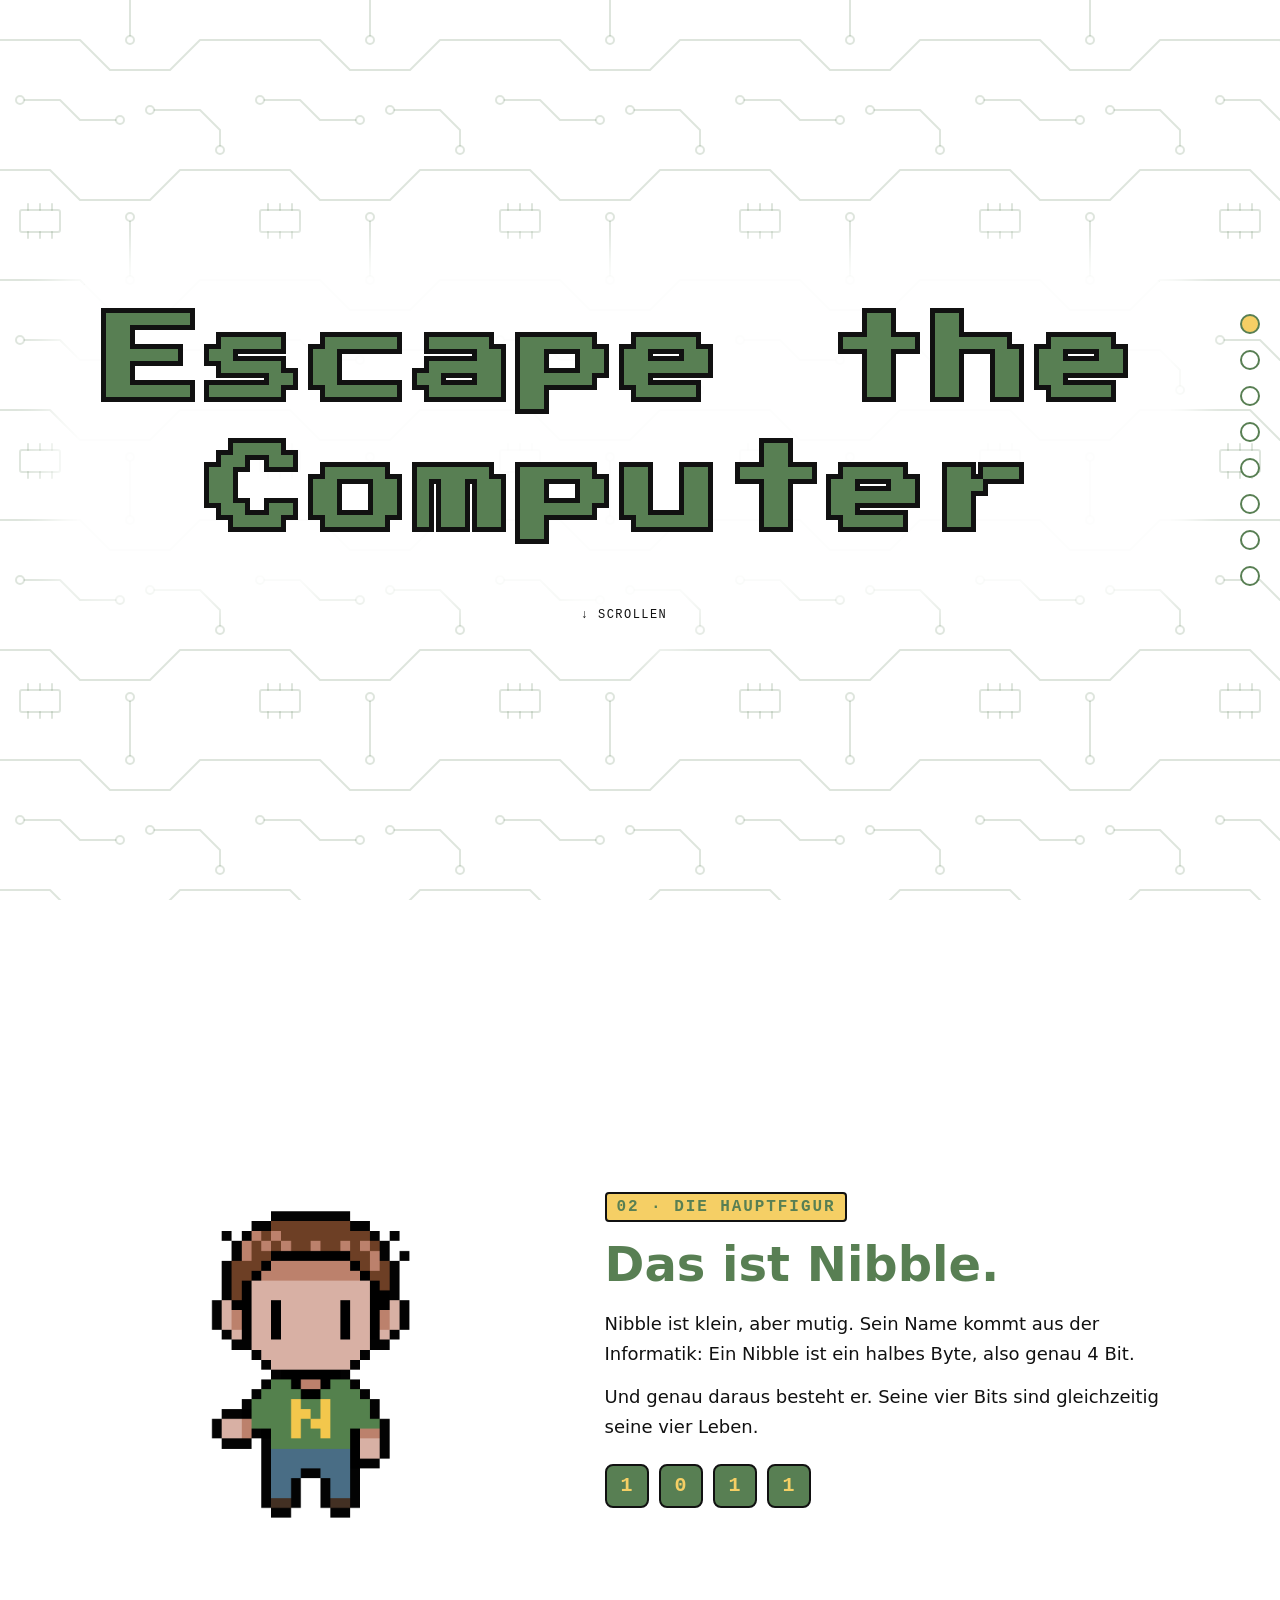
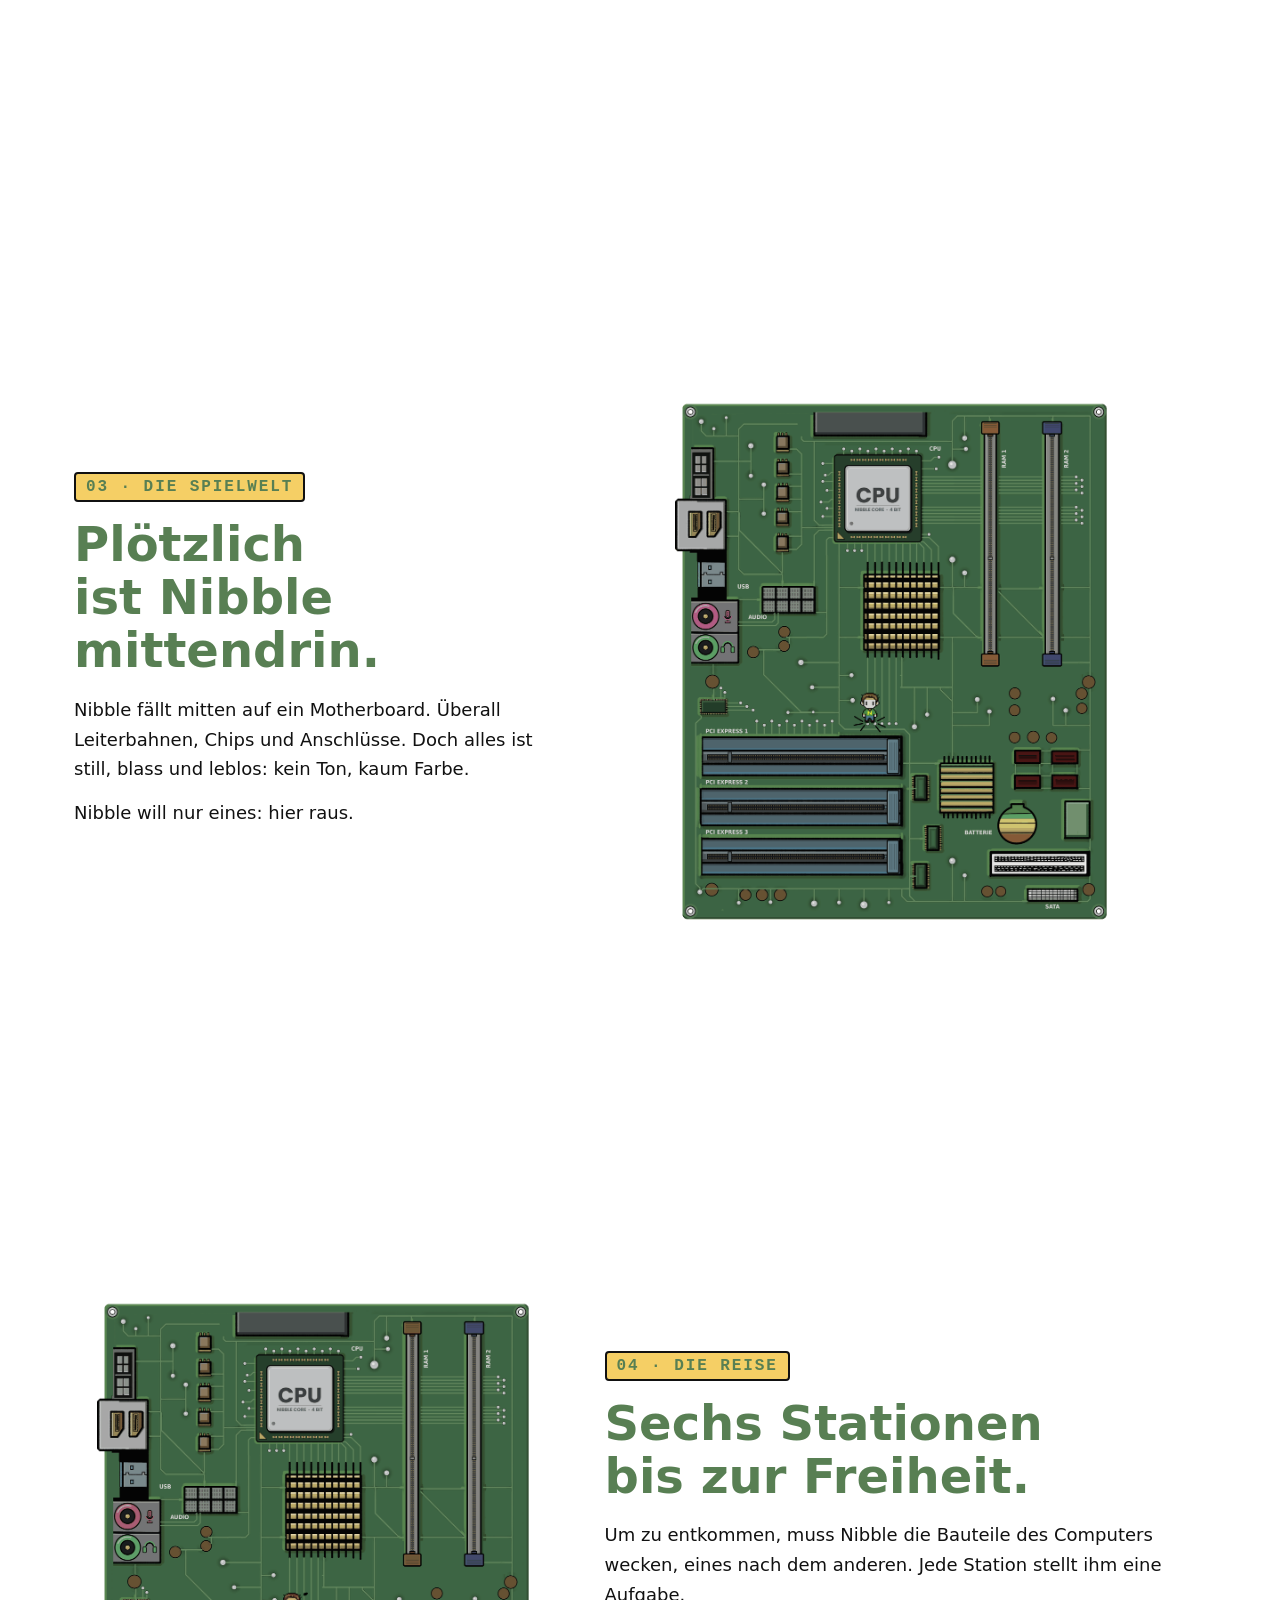
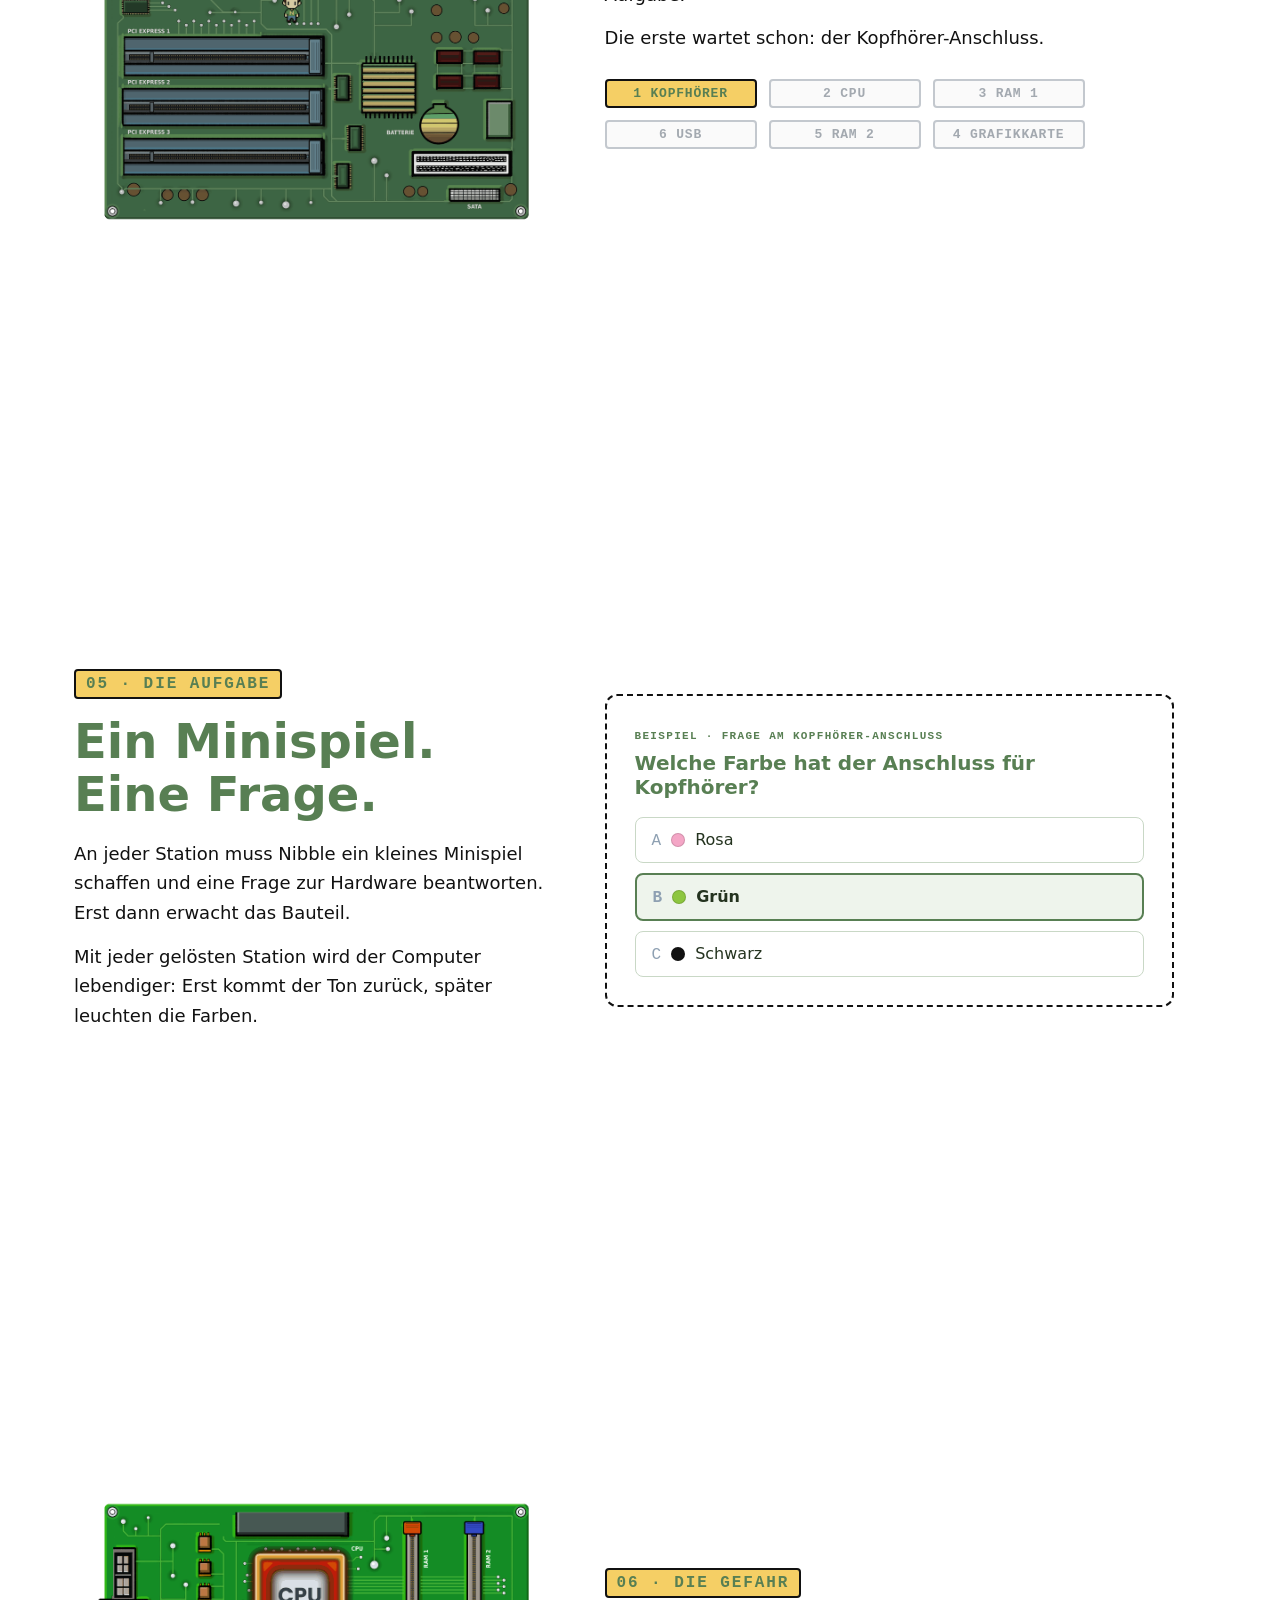
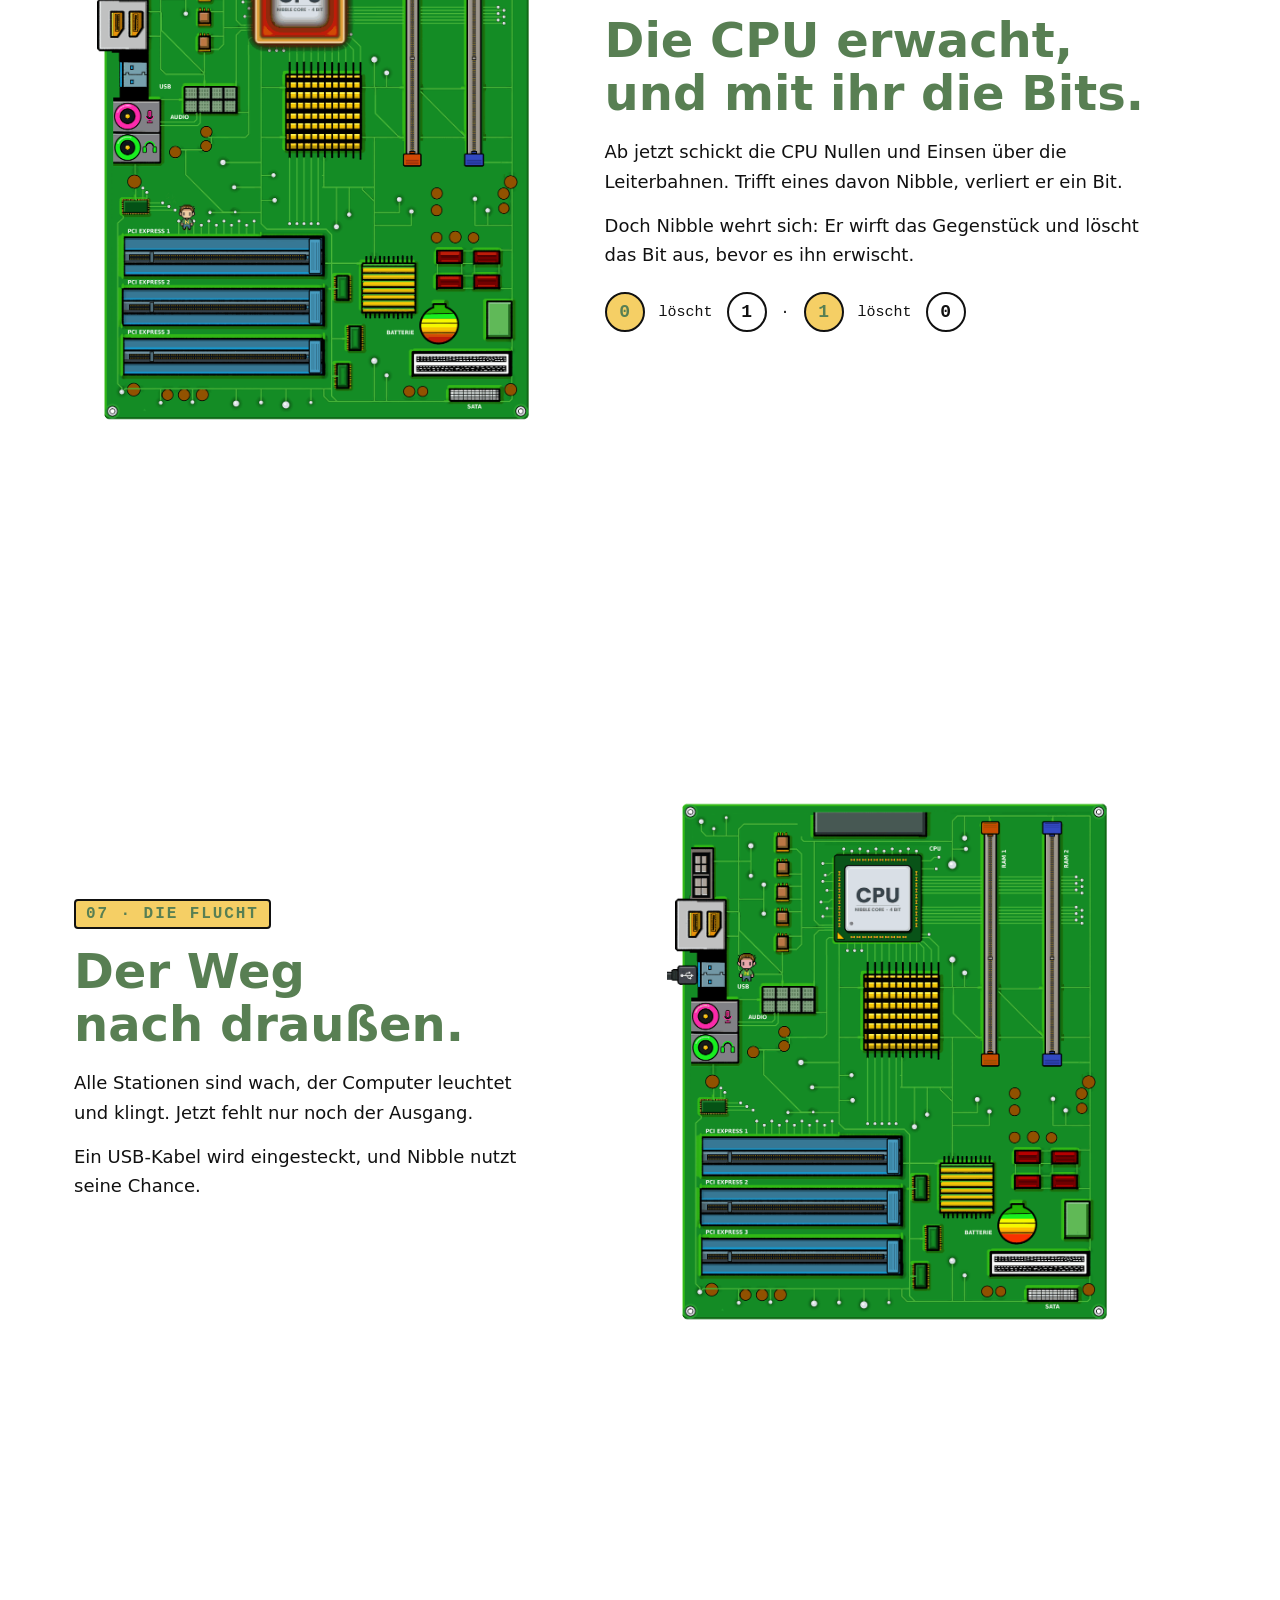
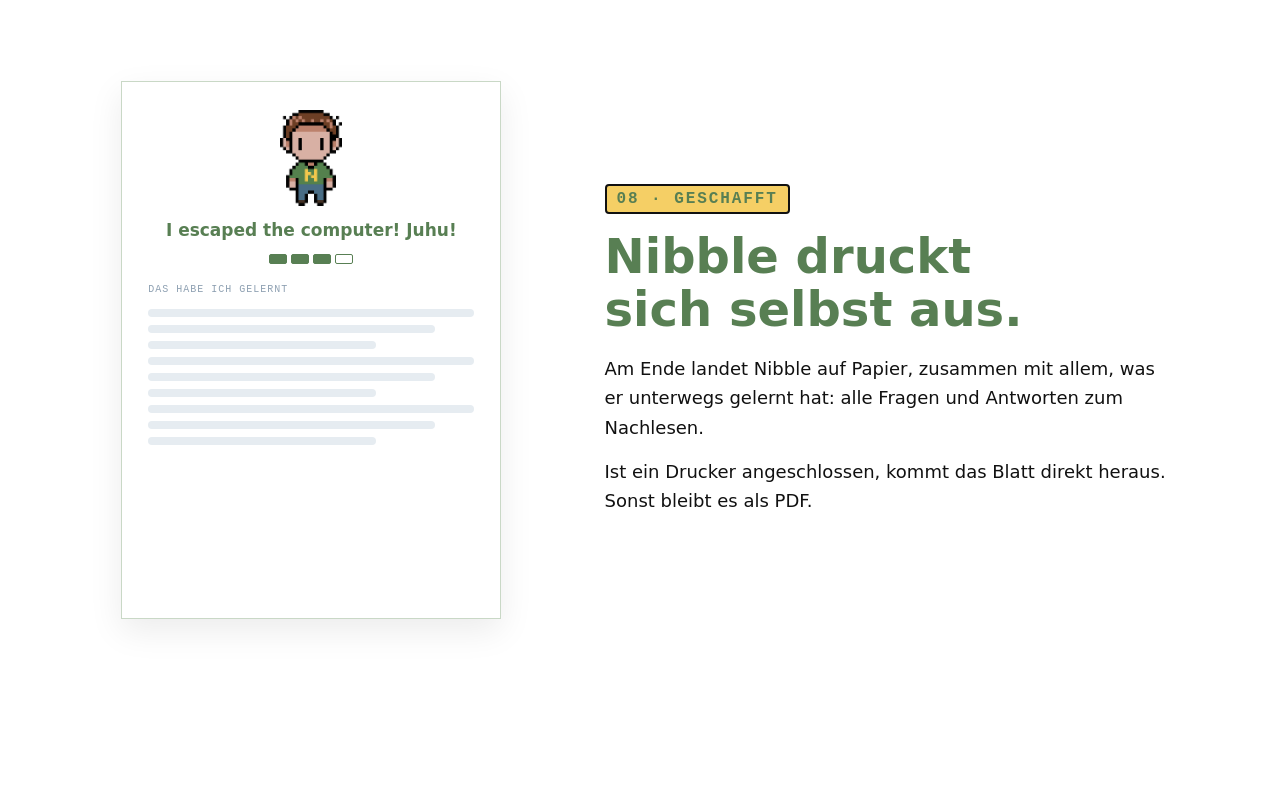
==== commit ec0d1392: "add gifs to website" ====
--- a/web/index.html
+++ b/web/index.html
@@ -11,13 +11,13 @@
   <nav aria-label="Sektionen">
     <ul class="dots">
       <li><a href="#titel" aria-label="Titel"></a></li>
-      <li><a href="#nibble" aria-label="Nibble"></a></li>
+      <li><a href="#nibble" aria-label="Die Hauptfigur"></a></li>
       <li><a href="#spielwelt" aria-label="Die Spielwelt"></a></li>
       <li><a href="#reise" aria-label="Die Reise"></a></li>
-      <li><a href="#aufgabe" aria-label="Minispiel und Frage"></a></li>
-      <li><a href="#bits" aria-label="Die Bits"></a></li>
+      <li><a href="#aufgabe" aria-label="Die Aufgabe"></a></li>
+      <li><a href="#bits" aria-label="Die Gefahr"></a></li>
       <li><a href="#flucht" aria-label="Die Flucht"></a></li>
-      <li><a href="#ausdruck" aria-label="Der Ausdruck"></a></li>
+      <li><a href="#ausdruck" aria-label="Geschafft"></a></li>
     </ul>
   </nav>
 
@@ -31,7 +31,7 @@
       </div>
     </section>
 
-    <!-- ========== SEKTION 2: NIBBLE ========== -->
+    <!-- ========== SEKTION 2: DIE HAUPTFIGUR ========== -->
     <section class="section" id="nibble">
       <div class="section__inner">
         <div class="section__text">
@@ -44,7 +44,7 @@
           </div>
         </div>
         <div class="nibble-gif">
-          <img class="nibble-gif__img" src="img/nibble.gif" alt="Nibble winkt" width="768" height="1056">
+          <img class="nibble-gif__img" src="assets/gif/nibble-greetings.gif" alt="Nibble winkt" width="1000" height="1415">
         </div>
       </div>
     </section>
@@ -59,7 +59,7 @@
           <p class="section__content">Nibble will nur eines: hier raus.</p>
         </div>
         <div class="board-gif">
-          <img src="img/nibble-on-board.gif" alt="Das Motherboard von oben: Nibble fällt auf das Board" width="760" height="917">
+          <img src="assets/gif/nibble-on-board.gif" alt="Das Motherboard von oben: Nibble fällt auf das Board" width="1000" height="1415">
         </div>
       </div>
     </section>
@@ -82,14 +82,13 @@
             <li>USB</li>
           </ol>
         </div>
-        <div class="visual">
-          <span class="visual__tag">Animation · Board</span>
-          <span class="visual__desc">Board mit markierten Stationen. Nibble läuft zum Audiostecker.</span>
-        </div>
-      </div>
-    </section>
-
-    <!-- ========== SEKTION 5: MINISPIEL & FRAGE ========== -->
+        <div class="board-gif">
+          <img src="assets/gif/nibble-audio.gif" alt="Das Motherboard von oben: Nibble läuft zum blinkenden Kopfhörer-Anschluss" width="1000" height="1415">
+        </div>
+      </div>
+    </section>
+
+    <!-- ========== SEKTION 5: DIE AUFGABE ========== -->
     <section class="section" id="aufgabe">
       <div class="section__inner">
         <div class="section__text">
@@ -98,29 +97,19 @@
           <p class="section__content">An jeder Station muss Nibble ein kleines Minispiel schaffen und eine Frage zur Hardware beantworten. Erst dann erwacht das Bauteil.</p>
           <p class="section__content">Mit jeder gelösten Station wird der Computer lebendiger: Erst kommt der Ton zurück, später leuchten die Farben.</p>
         </div>
-        <!-- Karteikarte: Klick irgendwo in Sektion 5 dreht sie um -->
-        <div class="flip" id="quizFlip">
-          <div class="flip__inner">
-            <div class="flip__face flip__front visual">
-              <span class="visual__tag">Minispiel · Kopfhörer-Anschluss</span>
-              <span class="visual__desc">Platzhalter: Hier läuft das Minispiel (Screenshot oder kurze Animation).</span>
-              <span class="flip__hint">Klicken zum Umdrehen</span>
-            </div>
-            <div class="flip__face flip__back quiz">
-          <span class="visual__tag">Beispiel · Frage am Kopfhörer-Anschluss</span>
+        <div class="quiz">
+          <span class="quiz__tag">Beispiel · Frage am Kopfhörer-Anschluss</span>
           <p class="quiz__q">Welche Farbe hat der Anschluss für Kopfhörer?</p>
           <ol class="quiz__options">
             <li><span>A</span><i class="swatch" style="background:#f4a6c6"></i>Rosa</li>
             <li class="is-right"><span>B</span><i class="swatch" style="background:#8dc63f"></i>Grün</li>
             <li><span>C</span><i class="swatch" style="background:#111111"></i>Schwarz</li>
           </ol>
-            </div>
-          </div>
-        </div>
-      </div>
-    </section>
-
-    <!-- ========== SEKTION 6: DIE BITS ========== -->
+        </div>
+      </div>
+    </section>
+
+    <!-- ========== SEKTION 6: DIE GEFAHR ========== -->
     <section class="section" id="bits">
       <div class="section__inner">
         <div class="section__text">
@@ -132,9 +121,8 @@
             <b>0</b> löscht <b>1</b> <span aria-hidden="true">·</span> <b>1</b> löscht <b>0</b>
           </div>
         </div>
-        <div class="visual">
-          <span class="visual__tag">Animation · Board</span>
-          <span class="visual__desc">Board mit 0en und 1en, die entlang der Leiterbahnen auf Nibble zufliegen</span>
+        <div class="board-gif">
+          <img src="assets/gif/bits-awakening.gif" alt="Das Motherboard von oben: Die CPU glüht und schickt Bits über die Leiterbahnen" width="1000" height="1415">
         </div>
       </div>
     </section>
@@ -148,14 +136,13 @@
           <p class="section__content">Alle Stationen sind wach, der Computer leuchtet und klingt. Jetzt fehlt nur noch der Ausgang.</p>
           <p class="section__content">Ein USB-Kabel wird eingesteckt, und Nibble nutzt seine Chance.</p>
         </div>
-        <div class="visual">
-          <span class="visual__tag">Animation · Board</span>
-          <span class="visual__desc">Voll erleuchtetes Board. Ein USB-Stick fährt von der Seite herein, Nibble springt hinein.</span>
-        </div>
-      </div>
-    </section>
-
-    <!-- ========== SEKTION 8: DER AUSDRUCK ========== -->
+        <div class="board-gif">
+          <img src="assets/gif/nibble-print.gif" alt="Das Motherboard von oben: Ein USB-Kabel wird eingesteckt, Nibble hüpft hinein" width="1000" height="1415">
+        </div>
+      </div>
+    </section>
+
+    <!-- ========== SEKTION 8: GESCHAFFT ========== -->
     <section class="section" id="ausdruck">
       <div class="section__inner">
         <div class="section__text">
@@ -165,7 +152,7 @@
           <p class="section__content">Ist ein Drucker angeschlossen, kommt das Blatt direkt heraus. Sonst bleibt es als PDF.</p>
         </div>
         <div class="paper" aria-label="Vorschau des Ausdrucks">
-          <div class="paper__nibble">Nibble</div>
+          <img class="paper__nibble" src="assets/img/nibble-front.png" alt="Nibble" width="564" height="874">
           <p class="paper__headline">I escaped the computer! Juhu!</p>
           <div class="paper__battery" aria-label="Verbliebene Batterie: 3 von 4">
             <i class="on"></i><i class="on"></i><i class="on"></i><i></i>
@@ -213,10 +200,6 @@
       const target = list[Math.min(Math.max(current + (next ? 1 : -1), 0), list.length - 1)];
       target.scrollIntoView({ behavior: 'smooth' });
     });
-    // Sektion 5: Klick dreht die Karteikarte um (erneuter Klick dreht zurück)
-    const aufgabe = document.getElementById('aufgabe');
-    const quizFlip = document.getElementById('quizFlip');
-    aufgabe.addEventListener('click', () => quizFlip.classList.toggle('is-flipped'));
 
   </script>
 </body>
--- a/web/styles.css
+++ b/web/styles.css
@@ -126,41 +126,7 @@
 .section__content:last-child { margin-bottom: 0; }
 
 
-/* ---------- 3. Platzhalter für Grafiken / Animationen ---------- */
-
-.visual {
-  width: 100%;
-  aspect-ratio: 4 / 3;
-  display: flex;
-  flex-direction: column;
-  align-items: center;
-  justify-content: center;
-  gap: 8px;
-  padding: 24px;
-  text-align: center;
-  background: rgba(255, 255, 255, 0.96);
-  border: 2px dashed var(--text);
-  border-radius: 12px;
-}
-
-.visual__tag {
-  font-family: var(--mono);
-  font-size: 11px;
-  font-weight: 600;
-  letter-spacing: 0.12em;
-  text-transform: uppercase;
-  color: var(--text);
-}
-
-.visual__desc {
-  max-width: 28em;
-  font-size: 15px;
-  line-height: 1.5;
-  color: var(--text);
-}
-
-
-/* ---------- 4. Sektion 1: Titel ---------- */
+/* ---------- 3. Sektion 1: Titel ---------- */
 
 .hero .section__inner {
   grid-template-columns: 1fr;
@@ -193,7 +159,7 @@
 }
 
 
-/* ---------- Sektion 3: Nibble fällt aufs Board ---------- */
+/* ---------- 4. Board-GIFs (Sektionen 3, 4, 6, 7) ---------- */
 
 .board-gif {
   display: flex;
@@ -204,10 +170,8 @@
   display: block;
   width: auto;
   max-width: 100%;
-  max-height: min(70vh, 560px);
+  max-height: min(70vh, 900px);
   height: auto;
-  border: 2px solid var(--text);
-  border-radius: 12px;
 }
 
 
@@ -299,42 +263,9 @@
 .stations li:nth-child(6) { grid-row: 2; grid-column: 1; }
 
 
-/* ---------- 7. Sektion 5: Minispiel & Frage (Karteikarte) ---------- */
-
-#aufgabe { cursor: pointer; }
-
-.flip {
-  width: 100%;
-  perspective: 1400px;
-}
-
-.flip__inner {
-  display: grid;
-  transform-style: preserve-3d;
-  transition: transform 0.8s cubic-bezier(0.2, 0.7, 0.2, 1);
-}
-
-.flip.is-flipped .flip__inner { transform: rotateY(180deg); }
-
-.flip__face {
-  grid-area: 1 / 1;
-  backface-visibility: hidden;
-  -webkit-backface-visibility: hidden;
-}
-
-.flip__front { aspect-ratio: auto; }       /* Höhe richtet sich nach der Rückseite */
-.flip__back { transform: rotateY(180deg); }
-
-.flip__hint {
-  margin-top: 10px;
-  font-family: var(--mono);
-  font-size: 11px;
-  letter-spacing: 0.12em;
-  text-transform: uppercase;
-  color: var(--green);
-}
-
-/* Rückseite: die Frage */
+/* ---------- 7. Sektion 5: Die Aufgabe ---------- */
+
+/* Die Frage */
 .quiz {
   width: 100%;
   padding: 28px;
@@ -343,7 +274,14 @@
   border-radius: 12px;
 }
 
-.quiz .visual__tag { color: var(--green); }
+.quiz__tag {
+  font-family: var(--mono);
+  font-size: 11px;
+  font-weight: 600;
+  letter-spacing: 0.12em;
+  text-transform: uppercase;
+  color: var(--green);
+}
 
 .quiz__q {
   margin: 8px 0 18px;
@@ -423,7 +361,7 @@
 }
 
 
-/* ---------- 9. Sektion 8: Der Ausdruck ---------- */
+/* ---------- 9. Sektion 8: Geschafft (Ausdruck) ---------- */
 
 .paper {
   width: 100%;
@@ -440,16 +378,10 @@
 }
 
 .paper__nibble {
-  width: 64px;
-  height: 64px;
+  display: block;
+  width: auto;
+  height: 96px;
   margin: 0 auto;
-  display: grid;
-  place-items: center;
-  font-family: var(--mono);
-  font-size: 10px;
-  color: var(--text);
-  border: 2px dashed var(--yellow);
-  border-radius: 50%;
 }
 
 .paper__headline {
@@ -534,8 +466,7 @@
 
 @media (prefers-reduced-motion: reduce) {
   html { scroll-behavior: auto; }
-  .section__inner,
-  .flip__inner { transition: none; }
+  .section__inner { transition: none; }
 }
 
 
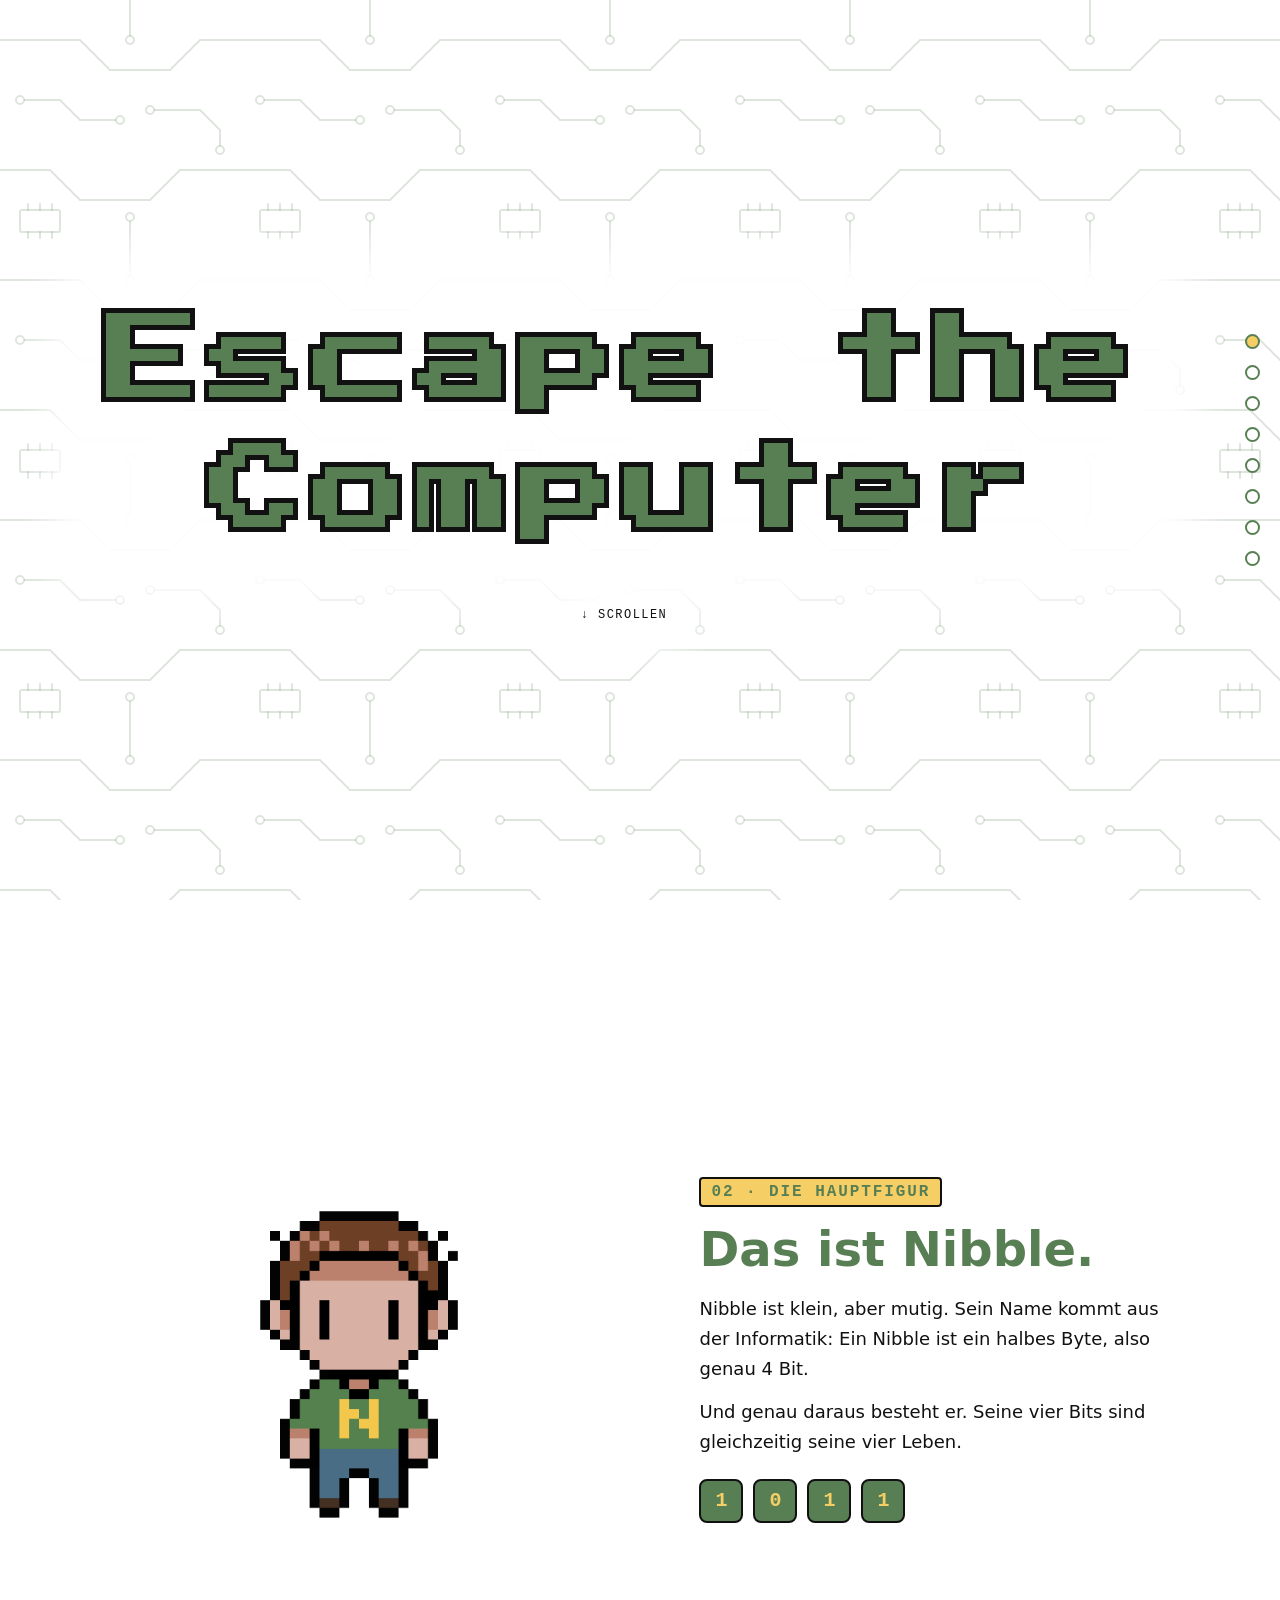
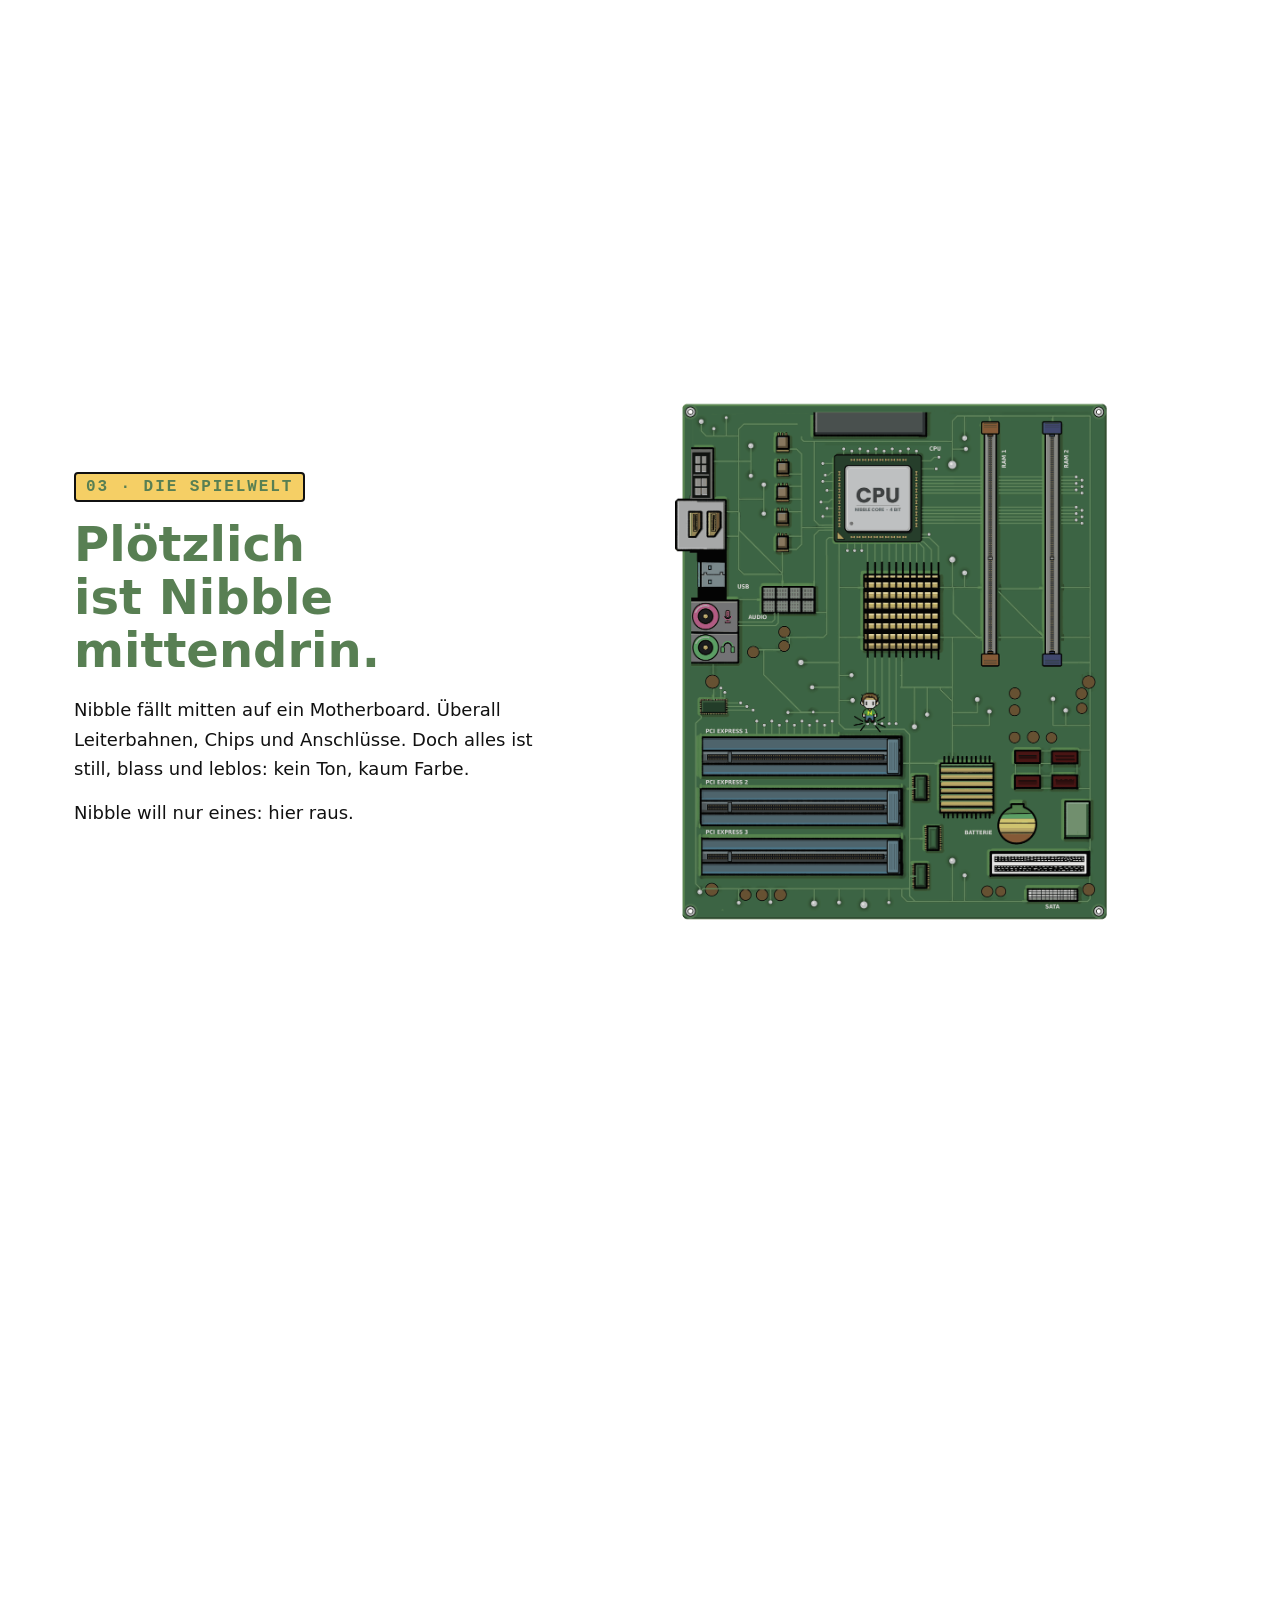
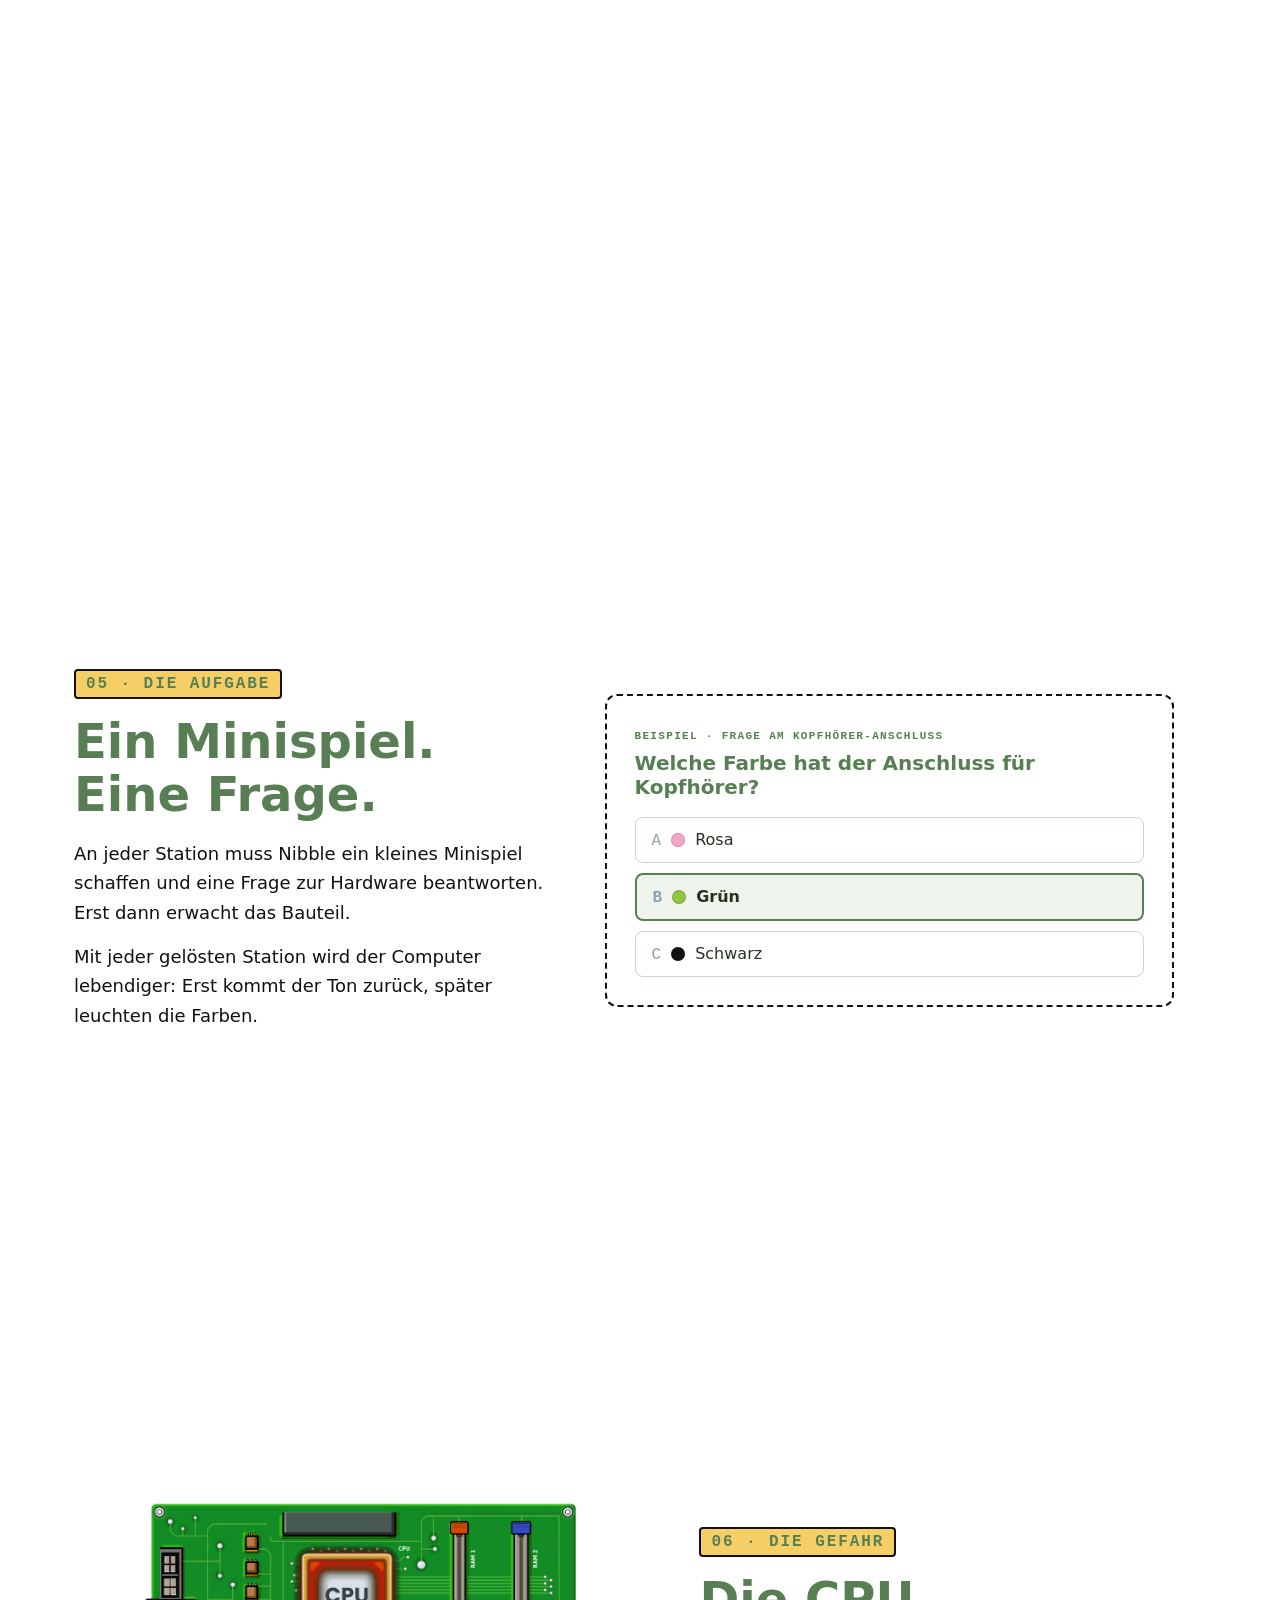
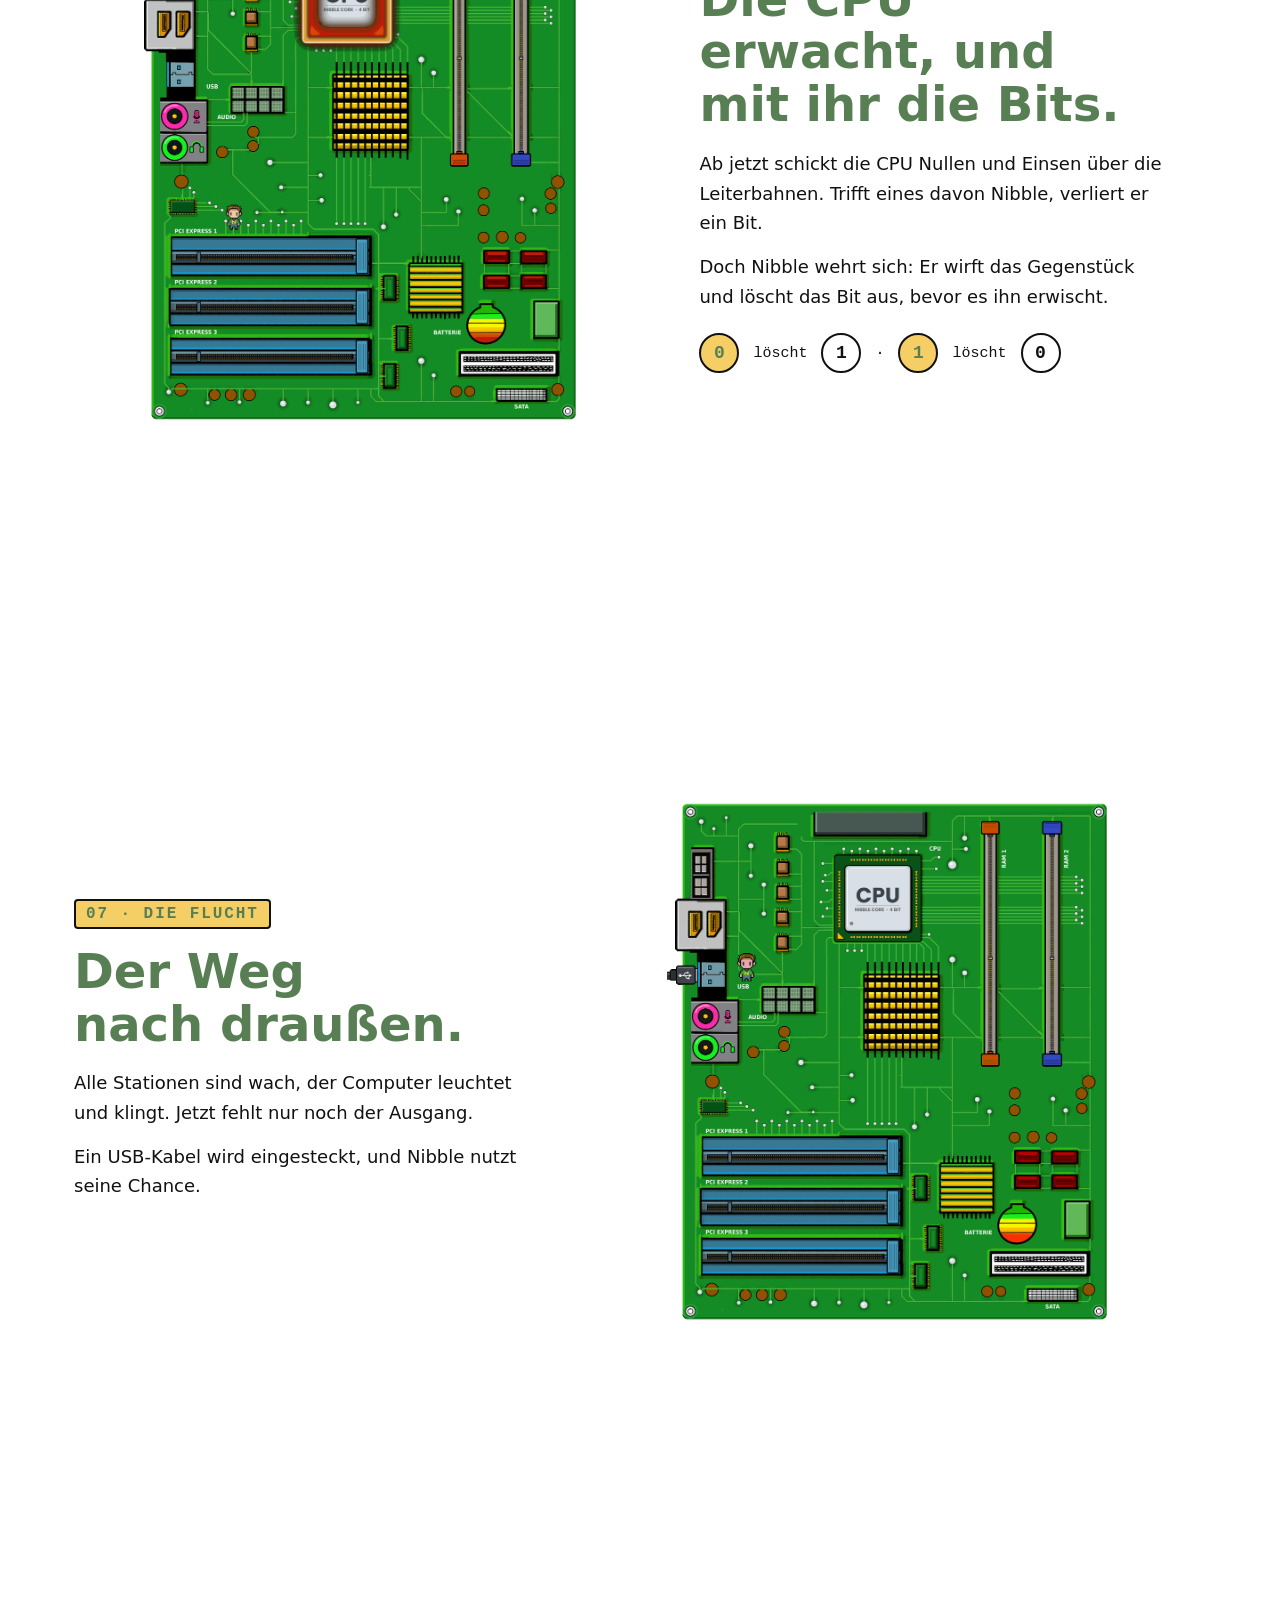
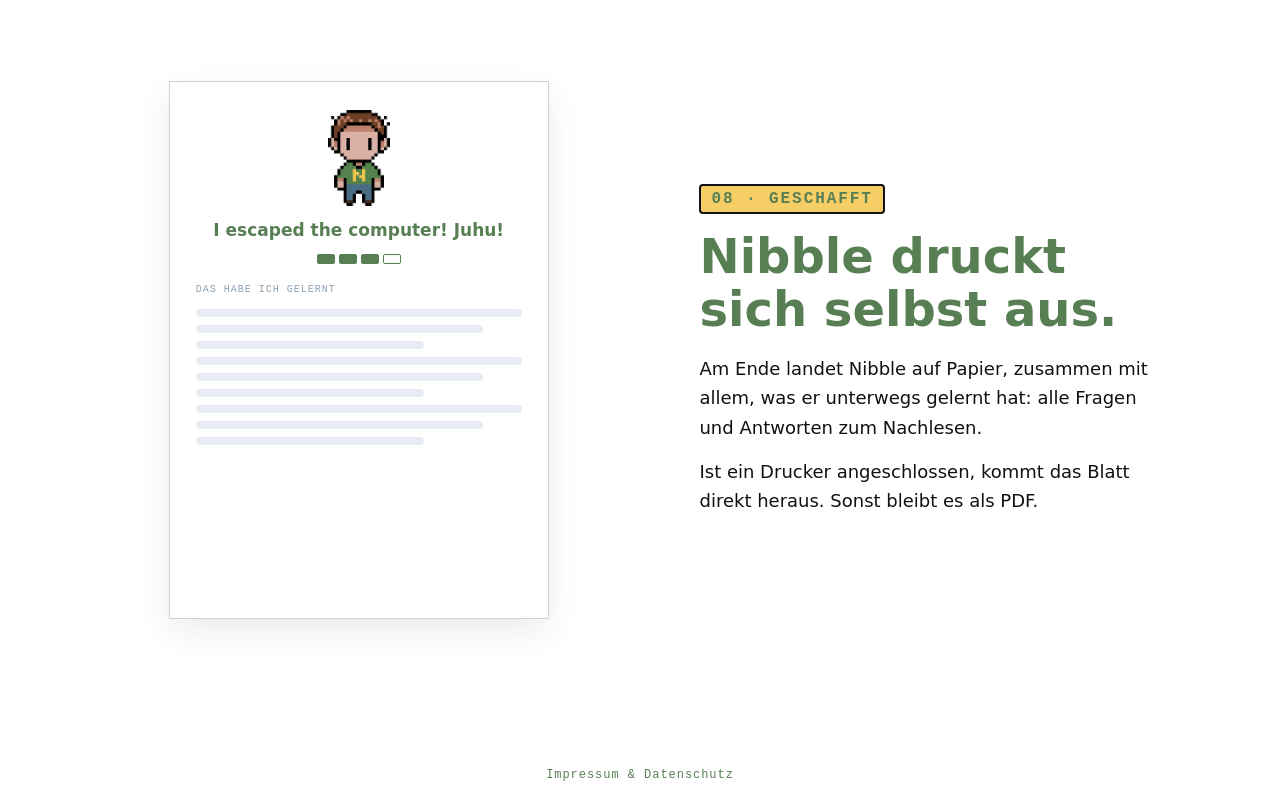
==== commit ff64f7f3: "Add imprint and privacy page with footer link" ====
--- a/web/index.html
+++ b/web/index.html
@@ -164,6 +164,9 @@
           </div>
         </div>
       </div>
+      <footer class="site-footer">
+        <a href="impressum.html">Impressum &amp; Datenschutz</a>
+      </footer>
     </section>
 
   </main>
--- a/web/styles.css
+++ b/web/styles.css
@@ -77,7 +77,9 @@
 .js .section__inner { opacity: 0; transform: translateY(24px); }
 .js .section.is-visible .section__inner { opacity: 1; transform: none; }
 
-/* Jede zweite Sektion: Grafik links, Text rechts */
+/* Jede zweite Sektion: Grafik links, Text rechts.
+   Spalten mittauschen, damit die Grafik immer die breitere Spalte bekommt. */
+.section:nth-of-type(even) .section__inner { grid-template-columns: 1.2fr 1fr; }
 .section:nth-of-type(even) .section__text { order: 2; }
 
 /* Weiße, weich auslaufende Fläche hinter Texten (Lesbarkeit vor den Leiterbahnen) */
@@ -431,6 +433,83 @@
 .paper__lines div:nth-child(3n+2) { width: 88%; }
 
 
+/* Link zu Impressum & Datenschutz unten in Sektion 8 */
+#ausdruck { position: relative; }
+
+.site-footer {
+  position: absolute;
+  left: 0;
+  right: 0;
+  bottom: 18px;
+  text-align: center;
+  font-family: var(--mono);
+  font-size: 12px;
+  letter-spacing: 0.08em;
+}
+
+.site-footer a {
+  color: var(--green);
+  text-decoration: none;
+  background: rgba(255, 255, 255, 0.94);
+  padding: 4px 8px;
+  border-radius: 4px;
+}
+
+.site-footer a:hover { text-decoration: underline; }
+
+
+/* ---------- Unterseite: Impressum & Datenschutz ---------- */
+
+html.page-legal { scroll-snap-type: none; }
+
+.legal {
+  max-width: 720px;
+  margin: 48px auto;
+  margin-bottom: 80px;
+  padding: 40px 44px;
+  background: rgba(255, 255, 255, 0.96);
+  border: 1px solid var(--line);
+  border-radius: 12px;
+  box-shadow: 0 12px 32px rgba(17, 17, 17, 0.06);
+}
+
+.legal h2 {
+  margin: 26px 0 6px;
+  font-size: 18px;
+  color: var(--green);
+}
+
+.legal p {
+  margin: 0 0 10px;
+  font-size: 16px;
+  line-height: 1.6;
+  color: var(--text);
+}
+
+.legal a { color: var(--green); }
+
+.legal__back {
+  display: block;
+  width: fit-content;
+  margin-bottom: 28px;
+  font-family: var(--mono);
+  font-size: 13px;
+  text-decoration: none;
+}
+
+.legal__note {
+  font-family: var(--mono);
+  font-size: 12px !important;
+  color: #6b7280 !important;
+}
+
+.legal .legal__gap { margin-top: 56px; }
+
+@media (max-width: 800px) {
+  .legal { margin: 20px 16px; padding: 28px 22px; }
+}
+
+
 /* ---------- 10. Navigation (Punkte rechts) ---------- */
 
 .dots {
@@ -449,8 +528,8 @@
 
 .dots a {
   display: block;
-  width: 20px;
-  height: 20px;
+  width: 15px;
+  height: 15px;
   background: var(--bg);
   border: 2px solid var(--green);
   border-radius: 50%;
@@ -475,6 +554,7 @@
 @media (max-width: 800px) {
   .section { padding: 56px 40px 56px 20px; }
   .section__inner { grid-template-columns: 1fr; gap: 28px; }
+  .section:nth-of-type(even) .section__inner { grid-template-columns: 1fr; }
   .section:nth-of-type(even) .section__text { order: 0; }
   .section__content { font-size: 16px; }
   .dots { right: 12px; }
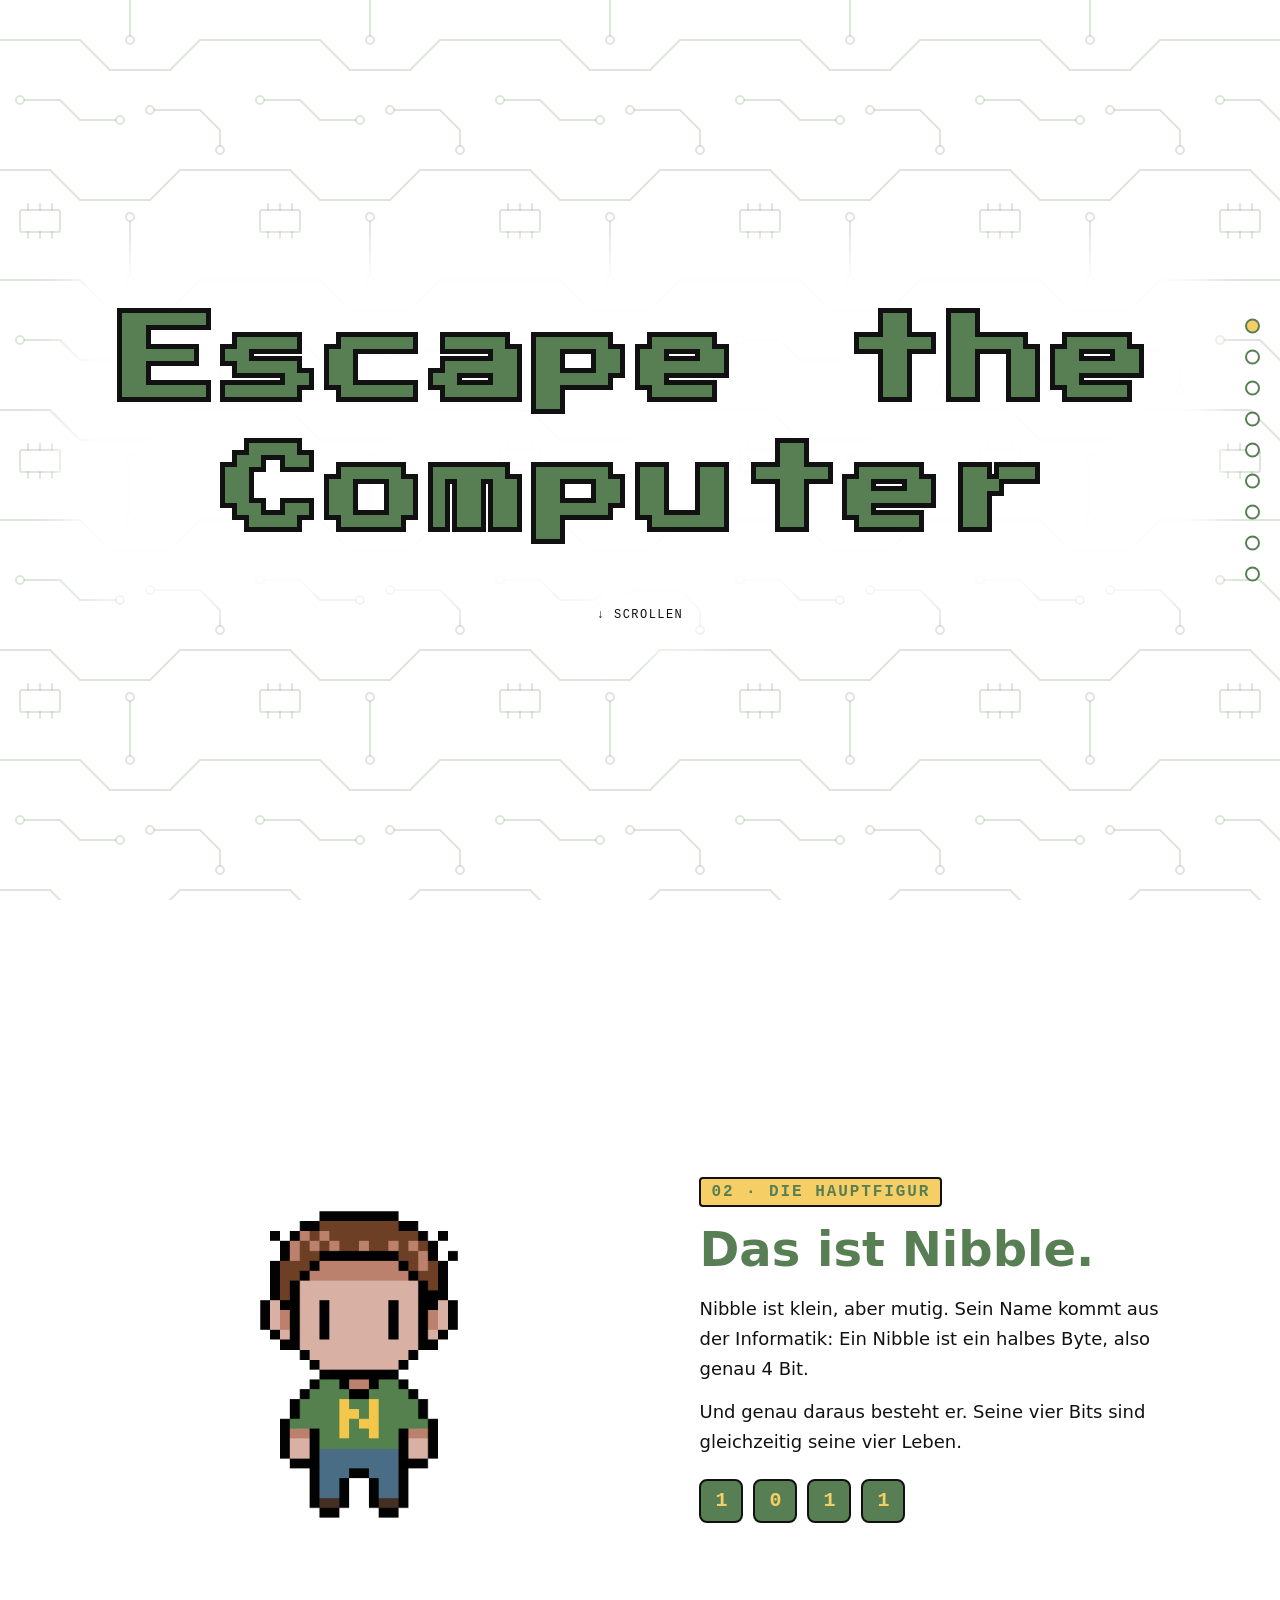
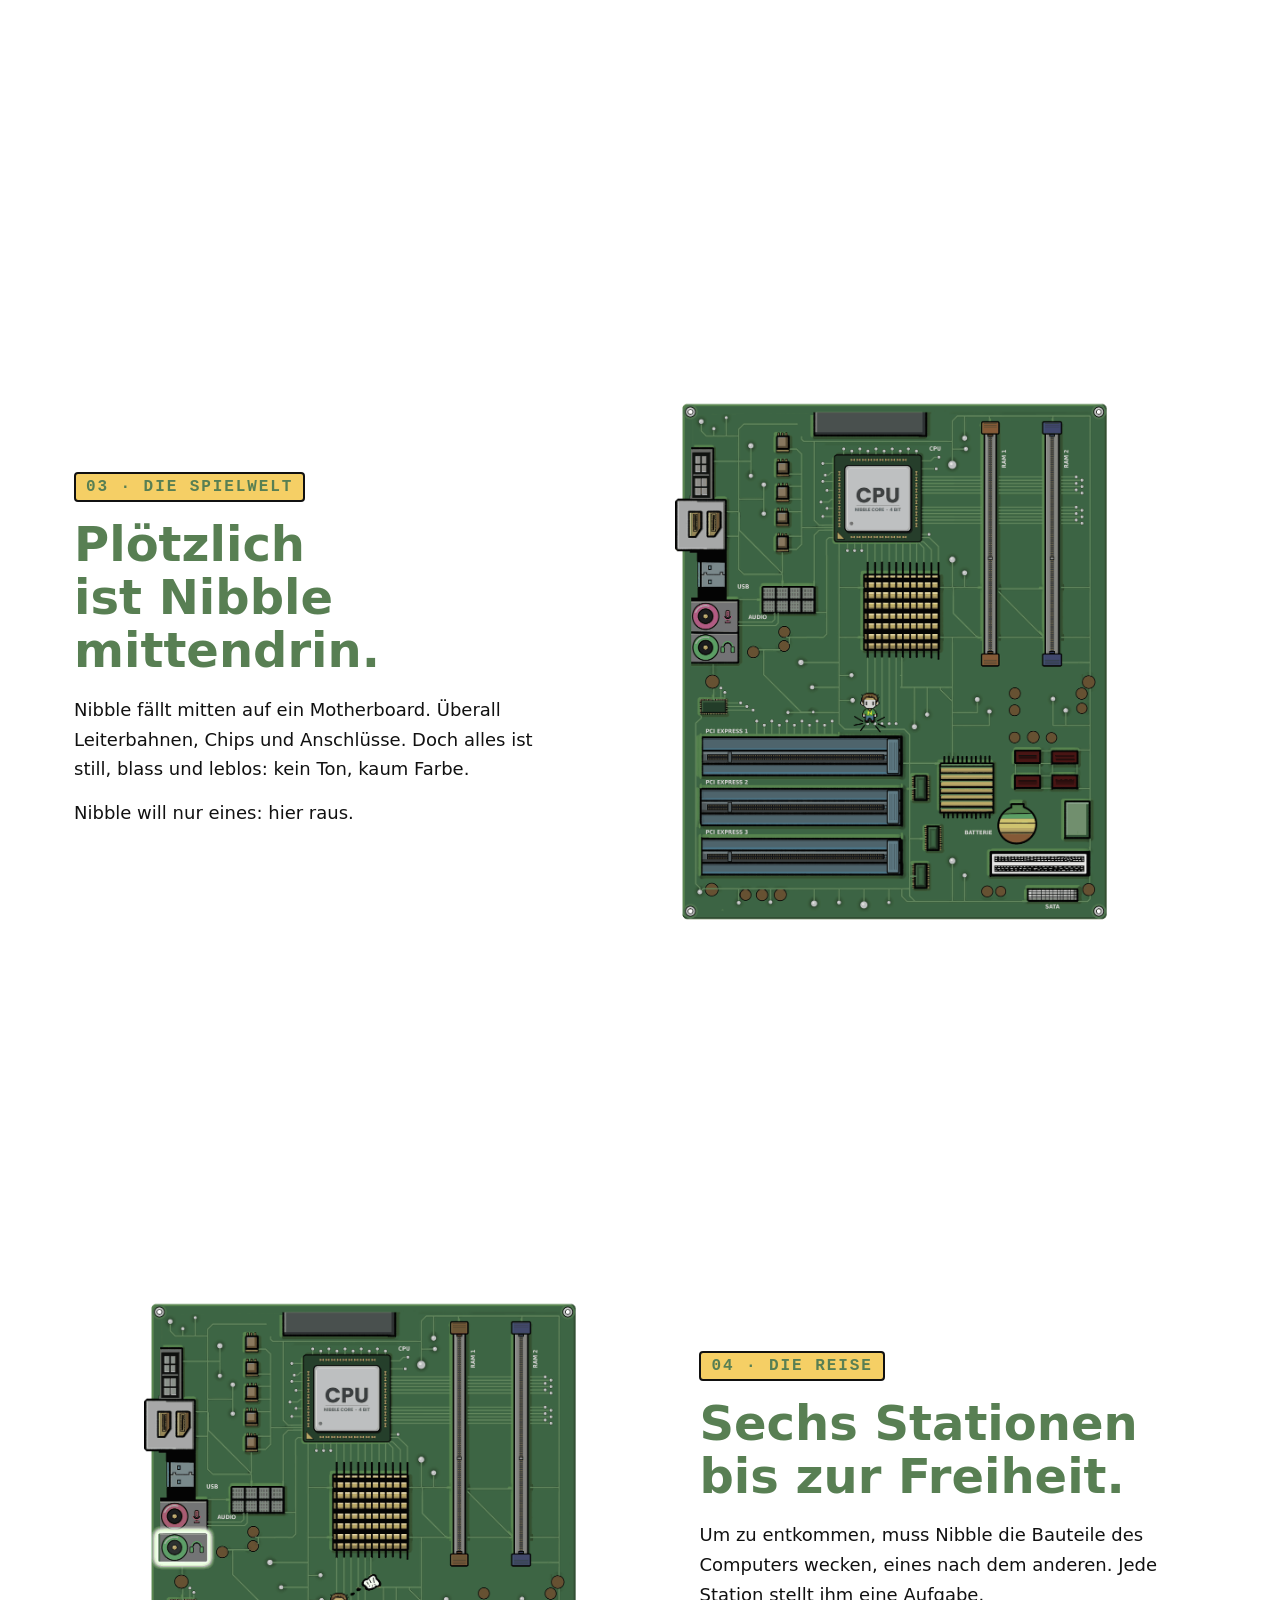
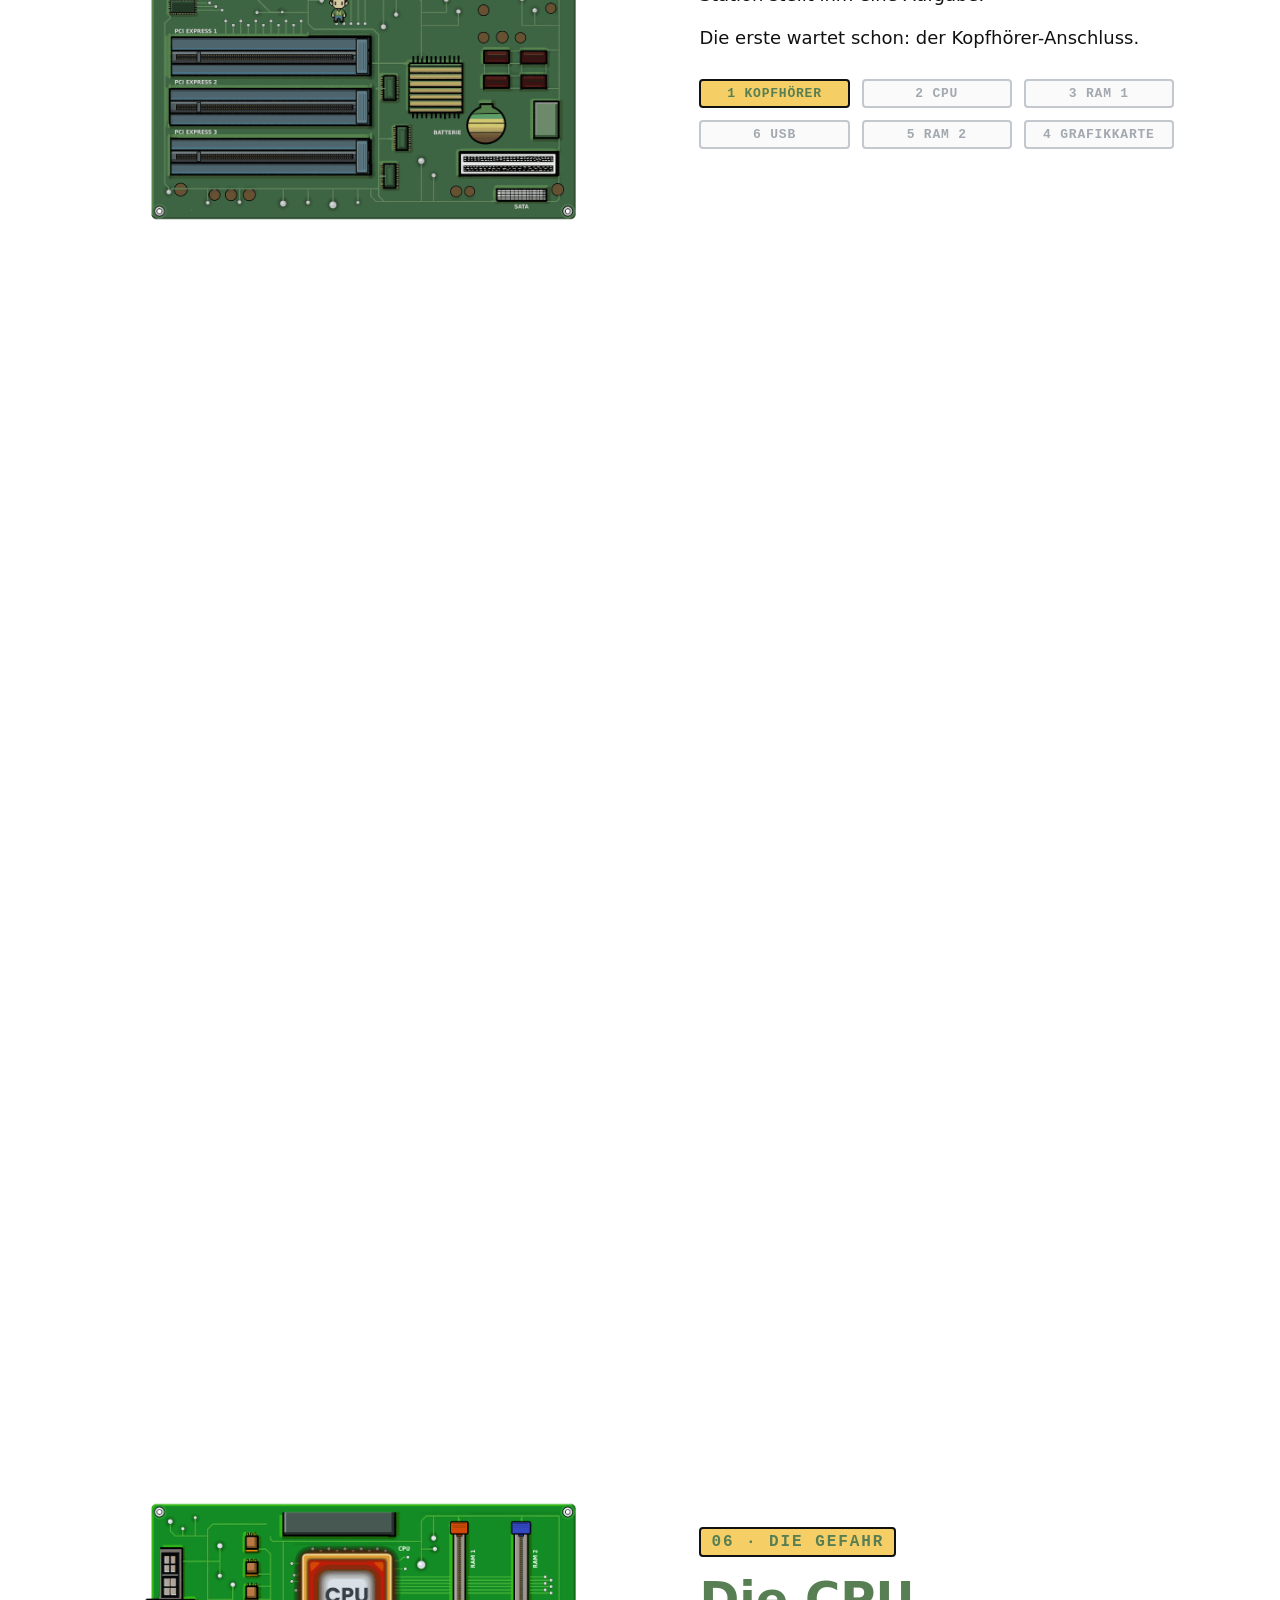
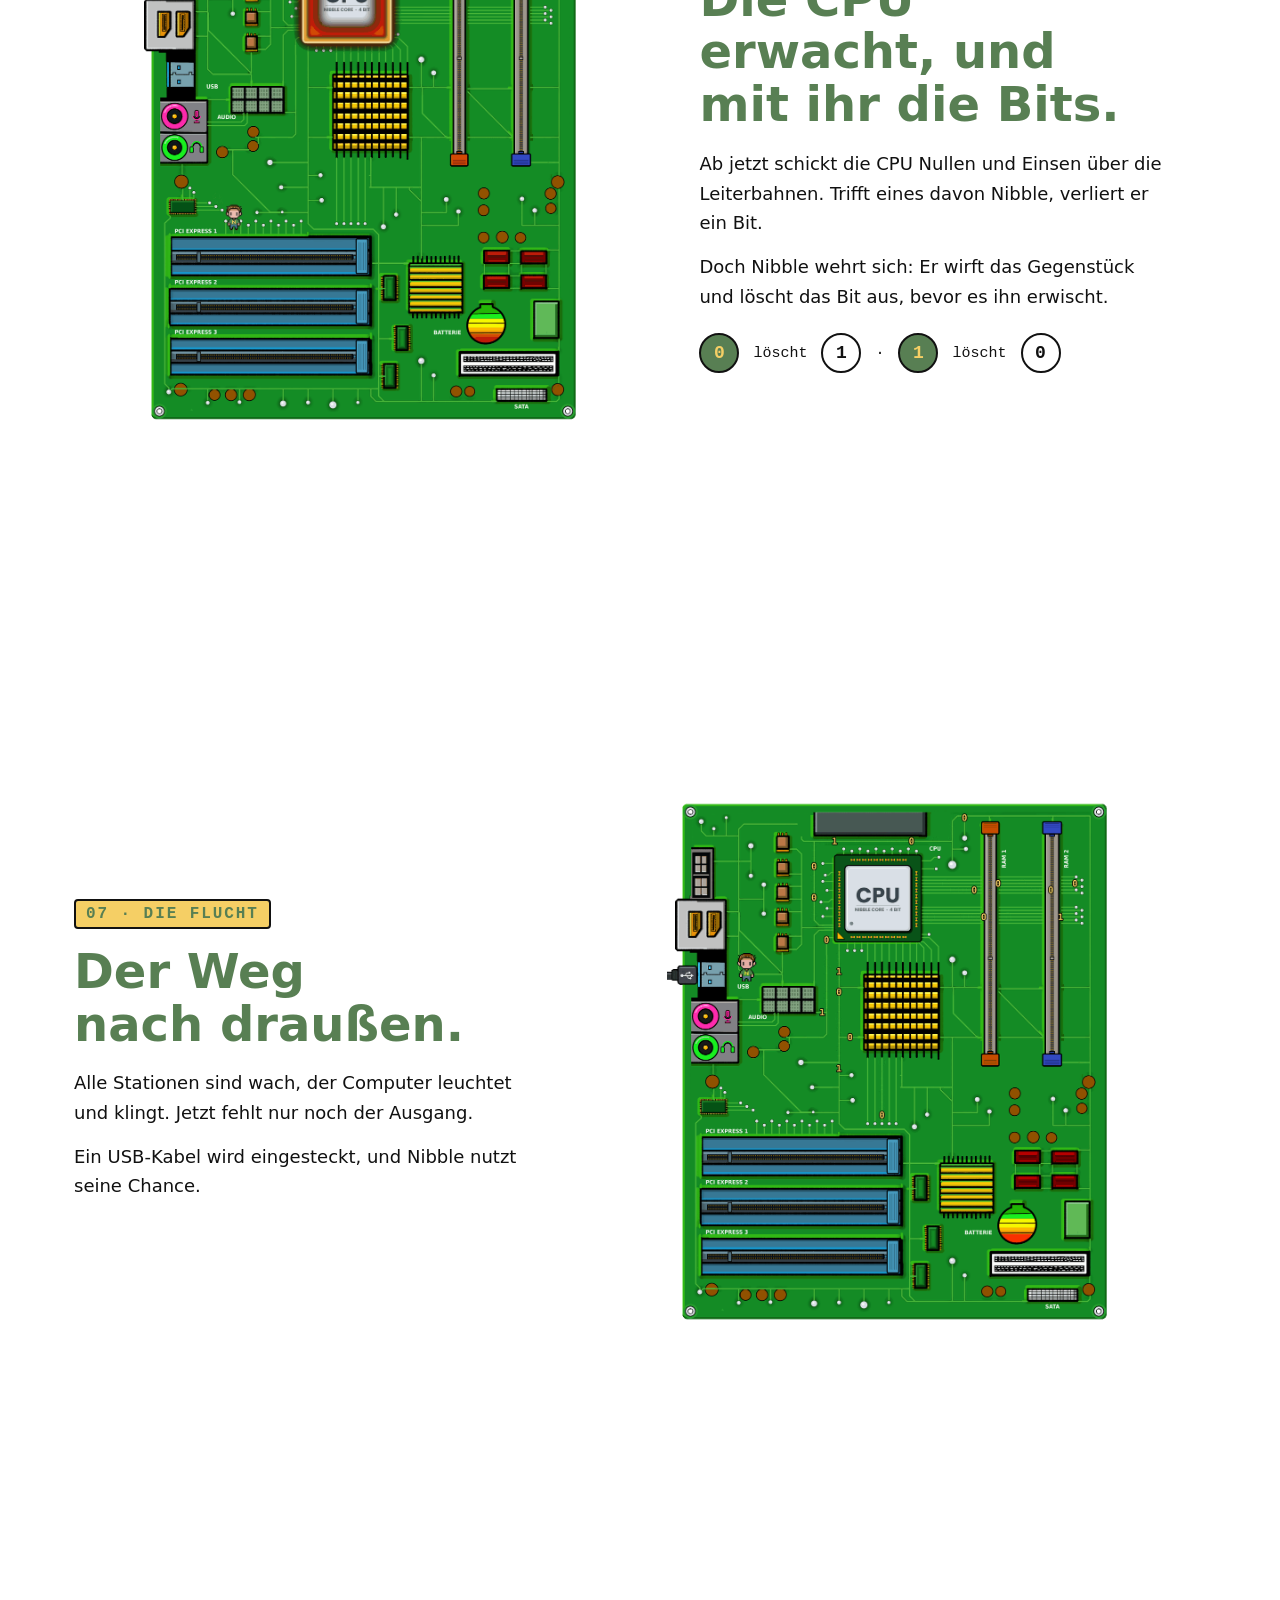
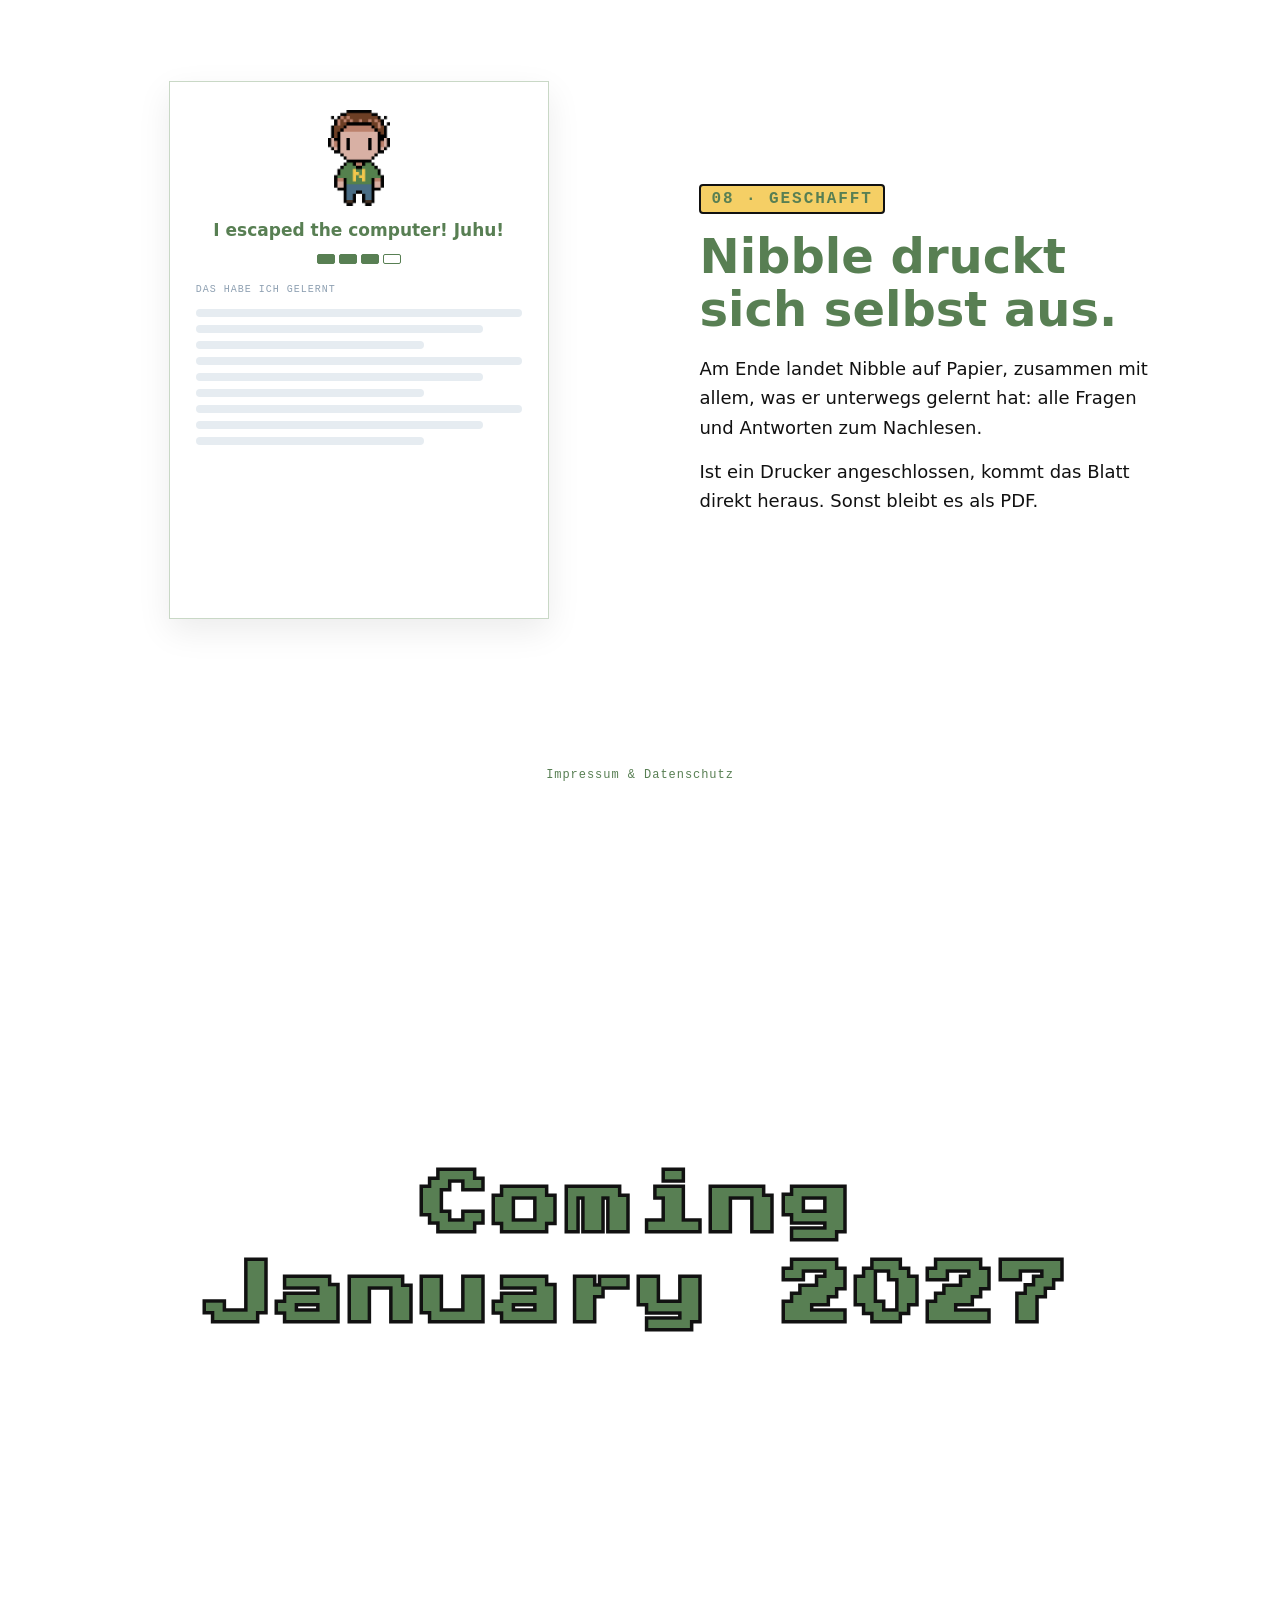
==== commit 5b2e4aa2: "Insert new section 9 coming soon" ====
--- a/web/index.html
+++ b/web/index.html
@@ -18,6 +18,7 @@
       <li><a href="#bits" aria-label="Die Gefahr"></a></li>
       <li><a href="#flucht" aria-label="Die Flucht"></a></li>
       <li><a href="#ausdruck" aria-label="Geschafft"></a></li>
+      <li><a href="#coming-soon" aria-label="Coming Soon"></a></li>
     </ul>
   </nav>
 
@@ -169,6 +170,13 @@
       </footer>
     </section>
 
+    <!-- ========== SEKTION 9: COMING SOON ========== -->
+    <section class="section hero" id="coming-soon">
+      <div class="section__inner">
+        <h2 class="hero__title hero__title--small">Coming<br>January 2027</h2>
+      </div>
+    </section>
+
   </main>
 
   <script>
--- a/web/styles.css
+++ b/web/styles.css
@@ -48,6 +48,8 @@
   background-image: url("data:image/svg+xml,%3Csvg xmlns='http://www.w3.org/2000/svg' width='240' height='240' viewBox='0 0 240 240'%3E %3Cg fill='none' stroke='%23587f53' stroke-opacity='0.2' stroke-width='2' stroke-linecap='round' stroke-linejoin='round'%3E %3Cpath d='M0 40H80L110 70H170L200 40H240'/%3E %3Cpath d='M0 170H50L80 200H150L180 170H240'/%3E %3Cpath d='M130 0V36'/%3E%3Cpath d='M130 240V221'/%3E %3Cpath d='M24 100H60L80 120H116'/%3E %3Cpath d='M154 110H200L220 130V146'/%3E %3Crect x='20' y='210' width='40' height='22' rx='2'/%3E %3Cpath d='M28 210v-6M40 210v-6M52 210v-6M28 232v6M40 232v6M52 232v6'/%3E %3C/g%3E %3Cg fill='%23ffffff' stroke='%23587f53' stroke-opacity='0.2' stroke-width='2'%3E %3Ccircle cx='130' cy='40' r='4'/%3E%3Ccircle cx='130' cy='217' r='4'/%3E %3Ccircle cx='20' cy='100' r='4'/%3E%3Ccircle cx='120' cy='120' r='4'/%3E %3Ccircle cx='150' cy='110' r='4'/%3E%3Ccircle cx='220' cy='150' r='4'/%3E %3C/g%3E%3C/svg%3E");
   background-size: 240px 240px;
   background-attachment: fixed;
+  padding-bottom: 20px; 
+
 }
 
 
@@ -130,8 +132,11 @@
 
 /* ---------- 3. Sektion 1: Titel ---------- */
 
+/* Gleicher Abstand links wie rechts (rechts Platz für die Punkte) -> Titel exakt mittig */
+.section.hero { padding-left: 56px; }
+
 .hero .section__inner {
-  grid-template-columns: 1fr;
+  grid-template-columns: minmax(0, 1fr);   /* Spalte darf nicht breiter als der Bildschirm werden */
   justify-items: center;
   gap: 32px;
   text-align: center;
@@ -161,6 +166,13 @@
 }
 
 
+/* Kleinere Variante für längere Titel, z. B. „Coming January 2027“ */
+.hero__title--small {
+  font-size: clamp(18px, 5.2vw, 76px);
+  -webkit-text-stroke-width: 7px;
+}
+
+
 /* ---------- 4. Board-GIFs (Sektionen 3, 4, 6, 7) ---------- */
 
 .board-gif {
@@ -358,8 +370,8 @@
 
 /* Nibbles Bit (1. und 3.) gelb hervorgehoben */
 .versus b:nth-of-type(odd) {
-  color: var(--green);
-  background: var(--yellow);
+  color: var(--yellow);
+  background: var(--green);
 }
 
 
@@ -553,6 +565,7 @@
 
 @media (max-width: 800px) {
   .section { padding: 56px 40px 56px 20px; }
+  .section.hero { padding-left: 40px; }
   .section__inner { grid-template-columns: 1fr; gap: 28px; }
   .section:nth-of-type(even) .section__inner { grid-template-columns: 1fr; }
   .section:nth-of-type(even) .section__text { order: 0; }
